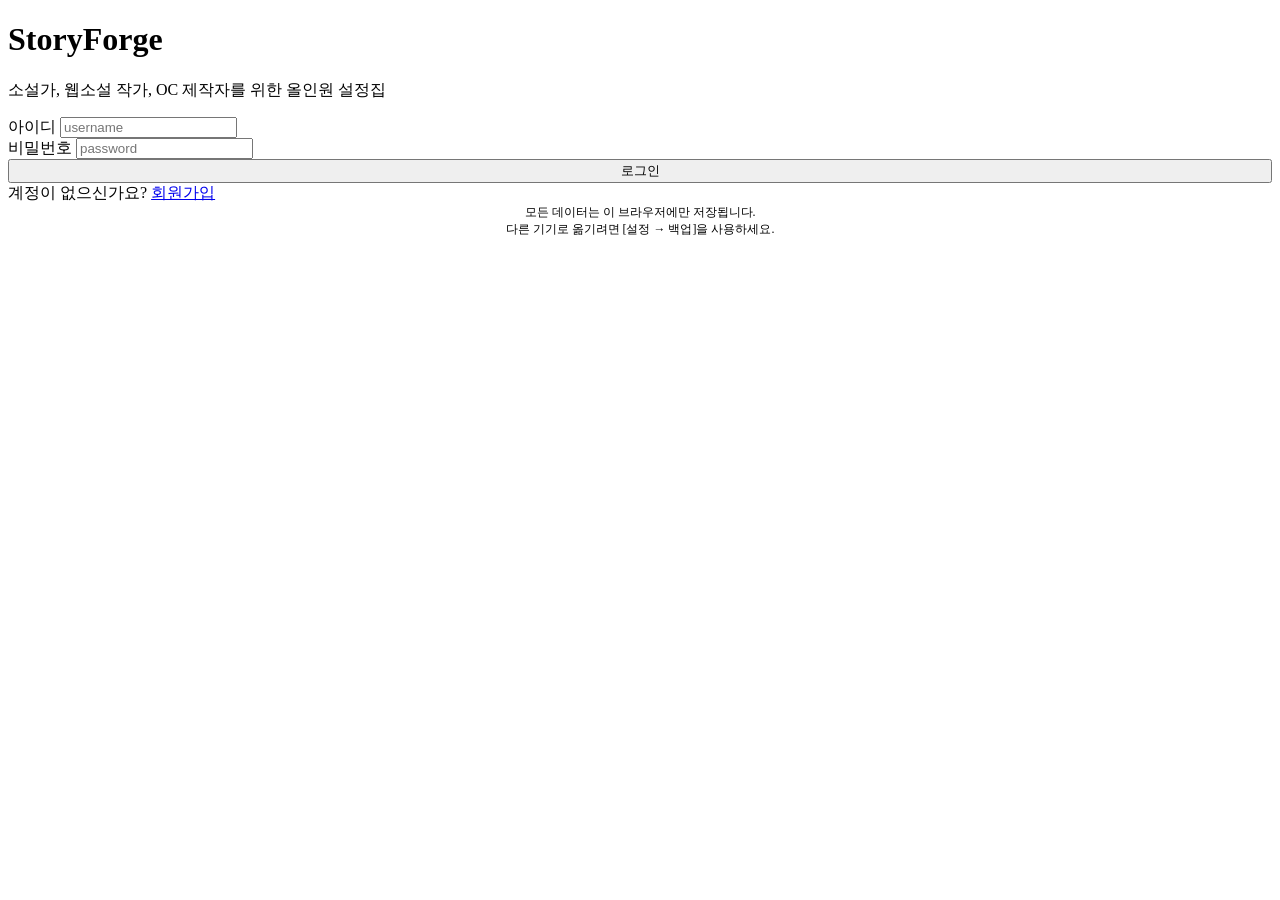
==== index.html @ 763d9996 "Add files via upload" ====
<!doctype html>
<html lang="ko">
<head>
<meta charset="utf-8">
<title>StoryForge — 창작자를 위한 설정집 플랫폼</title>
<meta name="viewport" content="width=device-width,initial-scale=1">
<link rel="preconnect" href="https://fonts.googleapis.com">
<link href="https://fonts.googleapis.com/css2?family=Noto+Sans+KR:wght@300;400;500;700&family=Noto+Serif+KR:wght@400;700&family=JetBrains+Mono:wght@400;600&family=Gowun+Dodum&family=Gaegu&display=swap" rel="stylesheet">
<link rel="stylesheet" href="css/style.css">
</head>
<body>
<div class="auth-wrap">
  <div class="auth-card">
    <h1>StoryForge</h1>
    <p class="sub">소설가, 웹소설 작가, OC 제작자를 위한 올인원 설정집</p>

    <div id="loginPane">
      <div class="field">
        <label>아이디</label>
        <input id="loginUser" autocomplete="username" placeholder="username">
      </div>
      <div class="field">
        <label>비밀번호</label>
        <input id="loginPass" type="password" autocomplete="current-password" placeholder="password">
      </div>
      <button class="btn" style="width:100%" id="loginBtn">로그인</button>
      <div class="switch-link">
        계정이 없으신가요? <a href="#" id="toSignup">회원가입</a>
      </div>
    </div>

    <div id="signupPane" style="display:none">
      <div class="field">
        <label>표시 이름 (작가명)</label>
        <input id="suName" placeholder="예: 글쓰는토끼">
      </div>
      <div class="field">
        <label>아이디</label>
        <input id="suUser" placeholder="username">
      </div>
      <div class="field">
        <label>비밀번호 (4자 이상)</label>
        <input id="suPass" type="password" placeholder="password">
      </div>
      <button class="btn" style="width:100%" id="signupBtn">계정 만들기</button>
      <div class="switch-link">
        이미 계정이 있나요? <a href="#" id="toLogin">로그인</a>
      </div>
    </div>

    <div class="divider"></div>
    <p class="muted" style="font-size:12px; text-align:center; margin:0;">
      모든 데이터는 이 브라우저에만 저장됩니다.<br>
      다른 기기로 옮기려면 [설정 → 백업]을 사용하세요.
    </p>
  </div>
</div>

<script src="js/storage.js"></script>
<script>
  // 이미 로그인되어 있으면 대시보드로
  if (SF.currentUser()) location.href = 'dashboard.html';

  $('#toSignup').onclick = e => { e.preventDefault(); $('#loginPane').style.display='none'; $('#signupPane').style.display='block'; };
  $('#toLogin').onclick  = e => { e.preventDefault(); $('#signupPane').style.display='none'; $('#loginPane').style.display='block'; };

  $('#loginBtn').onclick = () => {
    try {
      SF.login($('#loginUser').value.trim(), $('#loginPass').value);
      location.href = 'dashboard.html';
    } catch (e) { toast(e.message, 'error'); }
  };

  $('#signupBtn').onclick = () => {
    const u = $('#suUser').value.trim();
    const p = $('#suPass').value;
    const n = $('#suName').value.trim();
    if (!u || !p) return toast('아이디와 비밀번호를 입력하세요.', 'error');
    if (p.length < 4) return toast('비밀번호는 4자 이상이어야 합니다.', 'error');
    try {
      SF.signup({ username: u, password: p, displayName: n || u });
      location.href = 'dashboard.html';
    } catch (e) { toast(e.message, 'error'); }
  };

  // Enter key
  ['loginUser','loginPass'].forEach(id => $('#'+id).addEventListener('keydown', e => { if (e.key==='Enter') $('#loginBtn').click(); }));
  ['suName','suUser','suPass'].forEach(id => $('#'+id).addEventListener('keydown', e => { if (e.key==='Enter') $('#signupBtn').click(); }));
</script>
</body>
</html>
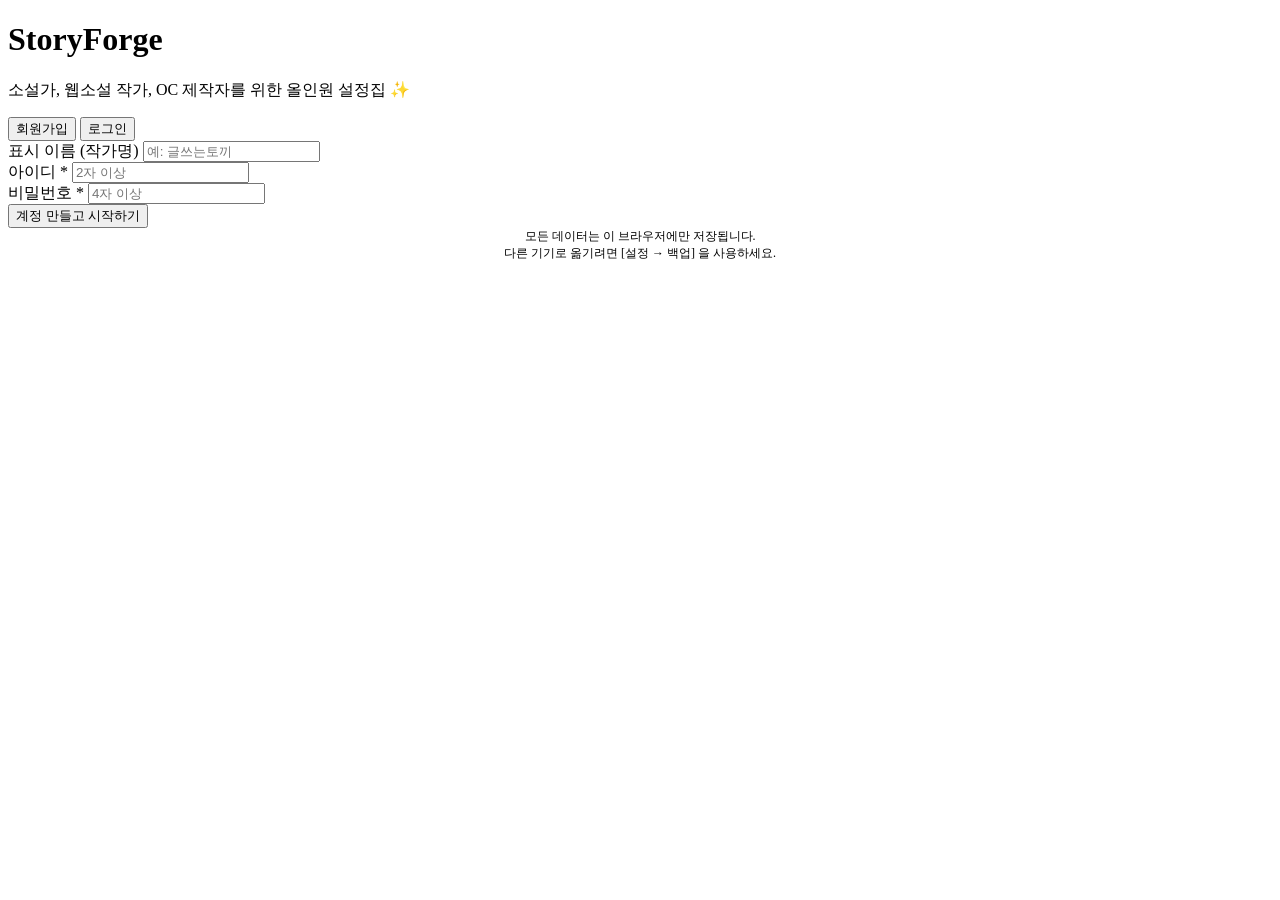
==== commit 3692323b: "Add files via upload" ====
--- a/index.html
+++ b/index.html
@@ -2,90 +2,111 @@
 <html lang="ko">
 <head>
 <meta charset="utf-8">
-<title>StoryForge — 창작자를 위한 설정집 플랫폼</title>
+<title>StoryForge — 창작자를 위한 설정집</title>
 <meta name="viewport" content="width=device-width,initial-scale=1">
 <link rel="preconnect" href="https://fonts.googleapis.com">
-<link href="https://fonts.googleapis.com/css2?family=Noto+Sans+KR:wght@300;400;500;700&family=Noto+Serif+KR:wght@400;700&family=JetBrains+Mono:wght@400;600&family=Gowun+Dodum&family=Gaegu&display=swap" rel="stylesheet">
+<link rel="preconnect" href="https://fonts.gstatic.com" crossorigin>
+<link href="https://fonts.googleapis.com/css2?family=Noto+Sans+KR:wght@300;400;500;700&family=Noto+Serif+KR:wght@400;700&family=JetBrains+Mono:wght@400;600&family=Gowun+Dodum&family=Gaegu&family=Nanum+Pen+Script&family=Nanum+Myeongjo&family=Black+Han+Sans&display=swap" rel="stylesheet">
 <link rel="stylesheet" href="css/style.css">
 </head>
 <body>
 <div class="auth-wrap">
   <div class="auth-card">
     <h1>StoryForge</h1>
-    <p class="sub">소설가, 웹소설 작가, OC 제작자를 위한 올인원 설정집</p>
+    <p class="sub">소설가, 웹소설 작가, OC 제작자를 위한 올인원 설정집 ✨</p>
 
-    <div id="loginPane">
+    <div class="tabs" role="tablist">
+      <button id="tabSignup" class="active" type="button">회원가입</button>
+      <button id="tabLogin"  type="button">로그인</button>
+    </div>
+
+    <!-- 회원가입 패널 (기본) -->
+    <form id="signupForm" autocomplete="off" novalidate>
+      <div class="field">
+        <label>표시 이름 (작가명)</label>
+        <input id="suName" placeholder="예: 글쓰는토끼" autocomplete="nickname">
+      </div>
+      <div class="field">
+        <label>아이디 *</label>
+        <input id="suUser" placeholder="2자 이상" autocomplete="username">
+      </div>
+      <div class="field">
+        <label>비밀번호 *</label>
+        <input id="suPass" type="password" placeholder="4자 이상" autocomplete="new-password">
+      </div>
+      <button class="btn block" type="submit">계정 만들고 시작하기</button>
+    </form>
+
+    <!-- 로그인 패널 -->
+    <form id="loginForm" autocomplete="off" novalidate style="display:none">
       <div class="field">
         <label>아이디</label>
-        <input id="loginUser" autocomplete="username" placeholder="username">
+        <input id="loginUser" autocomplete="username" placeholder="아이디">
       </div>
       <div class="field">
         <label>비밀번호</label>
-        <input id="loginPass" type="password" autocomplete="current-password" placeholder="password">
+        <input id="loginPass" type="password" autocomplete="current-password" placeholder="비밀번호">
       </div>
-      <button class="btn" style="width:100%" id="loginBtn">로그인</button>
-      <div class="switch-link">
-        계정이 없으신가요? <a href="#" id="toSignup">회원가입</a>
-      </div>
-    </div>
-
-    <div id="signupPane" style="display:none">
-      <div class="field">
-        <label>표시 이름 (작가명)</label>
-        <input id="suName" placeholder="예: 글쓰는토끼">
-      </div>
-      <div class="field">
-        <label>아이디</label>
-        <input id="suUser" placeholder="username">
-      </div>
-      <div class="field">
-        <label>비밀번호 (4자 이상)</label>
-        <input id="suPass" type="password" placeholder="password">
-      </div>
-      <button class="btn" style="width:100%" id="signupBtn">계정 만들기</button>
-      <div class="switch-link">
-        이미 계정이 있나요? <a href="#" id="toLogin">로그인</a>
-      </div>
-    </div>
+      <button class="btn block" type="submit">로그인</button>
+    </form>
 
     <div class="divider"></div>
     <p class="muted" style="font-size:12px; text-align:center; margin:0;">
       모든 데이터는 이 브라우저에만 저장됩니다.<br>
-      다른 기기로 옮기려면 [설정 → 백업]을 사용하세요.
+      다른 기기로 옮기려면 [설정 → 백업] 을 사용하세요.
     </p>
   </div>
 </div>
 
 <script src="js/storage.js"></script>
 <script>
+(function () {
   // 이미 로그인되어 있으면 대시보드로
-  if (SF.currentUser()) location.href = 'dashboard.html';
+  if (SF.currentUser()) { location.replace('dashboard.html'); return; }
 
-  $('#toSignup').onclick = e => { e.preventDefault(); $('#loginPane').style.display='none'; $('#signupPane').style.display='block'; };
-  $('#toLogin').onclick  = e => { e.preventDefault(); $('#signupPane').style.display='none'; $('#loginPane').style.display='block'; };
+  // 사용자가 한 명도 없으면 회원가입 탭이 기본 (이미 그렇게 되어있음).
+  // 사용자가 한 명이라도 있으면 로그인 탭을 기본으로 노출.
+  if (SF.hasAnyUser()) showTab('login');
 
-  $('#loginBtn').onclick = () => {
+  function showTab(name) {
+    const isLogin = name === 'login';
+    $('#tabLogin').classList.toggle('active', isLogin);
+    $('#tabSignup').classList.toggle('active', !isLogin);
+    $('#loginForm').style.display  = isLogin ? '' : 'none';
+    $('#signupForm').style.display = isLogin ? 'none' : '';
+    setTimeout(() => (isLogin ? $('#loginUser') : $('#suName')).focus(), 30);
+  }
+  $('#tabLogin').addEventListener('click',  () => showTab('login'));
+  $('#tabSignup').addEventListener('click', () => showTab('signup'));
+
+  // SUBMIT — signup
+  $('#signupForm').addEventListener('submit', e => {
+    e.preventDefault();
     try {
-      SF.login($('#loginUser').value.trim(), $('#loginPass').value);
-      location.href = 'dashboard.html';
-    } catch (e) { toast(e.message, 'error'); }
-  };
+      SF.signup({
+        username: $('#suUser').value,
+        password: $('#suPass').value,
+        displayName: $('#suName').value
+      });
+      toast('환영합니다! 대시보드로 이동합니다.', 'success');
+      setTimeout(() => location.replace('dashboard.html'), 350);
+    } catch (err) {
+      toast(err.message, 'error');
+      console.error(err);
+    }
+  });
 
-  $('#signupBtn').onclick = () => {
-    const u = $('#suUser').value.trim();
-    const p = $('#suPass').value;
-    const n = $('#suName').value.trim();
-    if (!u || !p) return toast('아이디와 비밀번호를 입력하세요.', 'error');
-    if (p.length < 4) return toast('비밀번호는 4자 이상이어야 합니다.', 'error');
+  // SUBMIT — login
+  $('#loginForm').addEventListener('submit', e => {
+    e.preventDefault();
     try {
-      SF.signup({ username: u, password: p, displayName: n || u });
-      location.href = 'dashboard.html';
-    } catch (e) { toast(e.message, 'error'); }
-  };
-
-  // Enter key
-  ['loginUser','loginPass'].forEach(id => $('#'+id).addEventListener('keydown', e => { if (e.key==='Enter') $('#loginBtn').click(); }));
-  ['suName','suUser','suPass'].forEach(id => $('#'+id).addEventListener('keydown', e => { if (e.key==='Enter') $('#signupBtn').click(); }));
+      SF.login($('#loginUser').value, $('#loginPass').value);
+      location.replace('dashboard.html');
+    } catch (err) {
+      toast(err.message, 'error');
+    }
+  });
+})();
 </script>
 </body>
 </html>
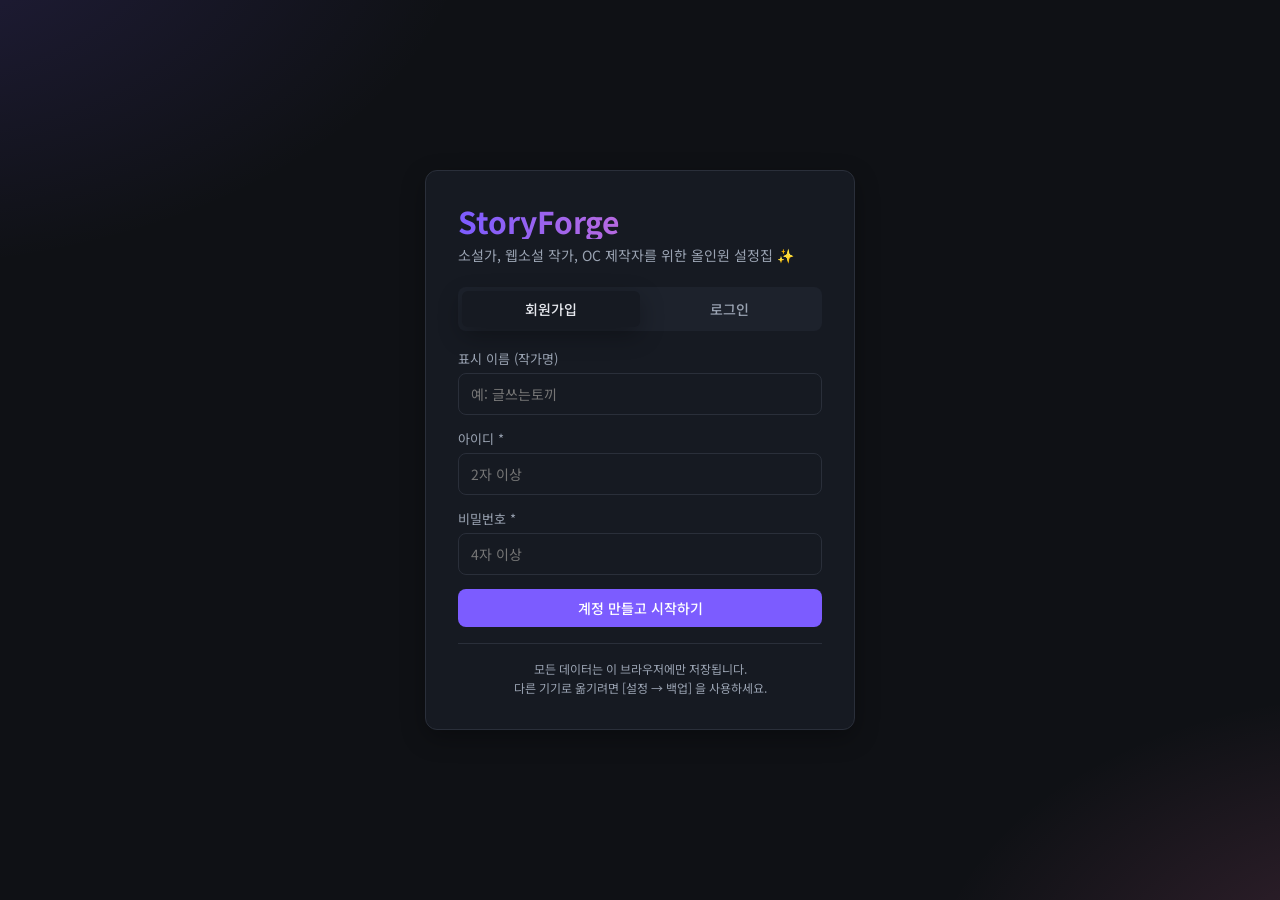
==== commit 6c2dc2b0: "Add files via upload" ====
--- a/index.html
+++ b/index.html
@@ -7,68 +7,461 @@
 <link rel="preconnect" href="https://fonts.googleapis.com">
 <link rel="preconnect" href="https://fonts.gstatic.com" crossorigin>
 <link href="https://fonts.googleapis.com/css2?family=Noto+Sans+KR:wght@300;400;500;700&family=Noto+Serif+KR:wght@400;700&family=JetBrains+Mono:wght@400;600&family=Gowun+Dodum&family=Gaegu&family=Nanum+Pen+Script&family=Nanum+Myeongjo&family=Black+Han+Sans&display=swap" rel="stylesheet">
-<link rel="stylesheet" href="css/style.css">
+<style>
+:root{
+  --bg:#0f1115;--bg-elev:#161a22;--bg-soft:#1d222c;--border:#2a2f3a;
+  --text:#e6e8ee;--text-dim:#9aa3b2;
+  --primary:#7c5cff;--primary-hover:#6a48f5;--accent:#ff7ab8;
+  --success:#3ddc97;--warn:#ffb454;--danger:#ff5c7a;
+  --radius:12px;--radius-sm:8px;--shadow:0 8px 24px rgba(0,0,0,.3);
+  --font-base:'Noto Sans KR',system-ui,-apple-system,'Apple SD Gothic Neo','Malgun Gothic',sans-serif;
+  --font-mono:'JetBrains Mono',ui-monospace,Menlo,monospace;
+}
+[data-theme="light"]{--bg:#f7f8fb;--bg-elev:#fff;--bg-soft:#eef0f5;--border:#dfe3eb;--text:#1a1d24;--text-dim:#5b6373;--shadow:0 8px 24px rgba(20,20,40,.08);}
+[data-theme="sepia"]{--bg:#f3ecd8;--bg-elev:#fbf6e6;--bg-soft:#ebe2c6;--border:#d6c89c;--text:#3a2e1f;--text-dim:#715a3c;--primary:#a05a2c;--primary-hover:#844214;}
+*{box-sizing:border-box}html,body{margin:0;padding:0}
+body{background:var(--bg);color:var(--text);font-family:var(--font-base);font-size:15px;line-height:1.55;min-height:100vh;-webkit-font-smoothing:antialiased}
+a{color:var(--primary);text-decoration:none}a:hover{text-decoration:underline}
+img{max-width:100%}
+hr{border:none;border-top:1px solid var(--border);margin:20px 0}
+
+.app{display:grid;grid-template-columns:260px 1fr;min-height:100vh}
+.sidebar{background:var(--bg-elev);border-right:1px solid var(--border);padding:20px 16px;position:sticky;top:0;align-self:start;height:100vh;overflow-y:auto}
+.sidebar h2{margin:0 0 4px;font-size:18px;display:flex;align-items:center;gap:8px}
+.sidebar .who{font-size:12px;color:var(--text-dim);margin:0 4px 14px}
+.sidebar nav a{display:flex;align-items:center;gap:10px;padding:10px 12px;border-radius:var(--radius-sm);color:var(--text);text-decoration:none;margin-bottom:4px;font-size:14px;cursor:pointer}
+.sidebar nav a:hover{background:var(--bg-soft);text-decoration:none}
+.sidebar nav a.active{background:var(--primary);color:#fff}
+.sidebar .sb-section{font-size:11px;text-transform:uppercase;letter-spacing:.08em;color:var(--text-dim);margin:18px 12px 6px}
+.main{padding:28px 32px;min-width:0}
+
+.topbar{display:flex;align-items:center;justify-content:space-between;margin-bottom:24px;gap:16px;flex-wrap:wrap}
+.topbar h1{margin:0;font-size:24px}
+.topbar .actions{display:flex;gap:8px;flex-wrap:wrap;align-items:center}
+.menu-btn{display:none;background:var(--bg-elev);border:1px solid var(--border);border-radius:var(--radius-sm);padding:6px 10px;cursor:pointer;color:var(--text);margin-bottom:14px}
+
+.btn{background:var(--primary);color:#fff;border:none;padding:9px 16px;border-radius:var(--radius-sm);cursor:pointer;font-weight:500;font-size:14px;font-family:inherit;transition:background .15s,transform .05s,opacity .15s;text-decoration:none;display:inline-flex;align-items:center;justify-content:center;gap:6px}
+.btn:hover{background:var(--primary-hover);text-decoration:none}
+.btn:active{transform:scale(.98)}
+.btn:disabled{opacity:.55;cursor:not-allowed}
+.btn.ghost{background:transparent;color:var(--text);border:1px solid var(--border)}
+.btn.ghost:hover{background:var(--bg-soft)}
+.btn.danger{background:var(--danger)}
+.btn.success{background:var(--success);color:#04241a}
+.btn.sm{padding:6px 10px;font-size:13px}
+.btn.block{width:100%}
+
+input,textarea,select{width:100%;background:var(--bg-elev);color:var(--text);border:1px solid var(--border);border-radius:var(--radius-sm);padding:10px 12px;font-family:inherit;font-size:14px}
+input[type="color"]{padding:4px;height:40px}
+input:focus,textarea:focus,select:focus{outline:none;border-color:var(--primary);box-shadow:0 0 0 3px rgba(124,92,255,.18)}
+textarea{resize:vertical;min-height:90px}
+label{display:block;font-size:13px;color:var(--text-dim);margin-bottom:4px}
+.field{margin-bottom:14px}
+.row{display:grid;grid-template-columns:1fr 1fr;gap:14px}
+.row3{display:grid;grid-template-columns:1fr 1fr 1fr;gap:14px}
+@media (max-width:700px){.row,.row3{grid-template-columns:1fr}}
+
+.card{background:var(--bg-elev);border:1px solid var(--border);border-radius:var(--radius);padding:20px;margin-bottom:16px}
+.card h3{margin:0 0 12px;font-size:16px}
+.grid{display:grid;gap:16px;grid-template-columns:repeat(auto-fill,minmax(220px,1fr))}
+.grid.compact{grid-template-columns:repeat(auto-fill,minmax(180px,1fr));gap:12px}
+
+.thumb-card{background:var(--bg-elev);border:1px solid var(--border);border-radius:var(--radius);overflow:hidden;cursor:pointer;transition:transform .15s,border-color .15s,box-shadow .15s}
+.thumb-card:hover{transform:translateY(-2px);border-color:var(--primary);box-shadow:var(--shadow)}
+.thumb-card .avatar{width:100%;aspect-ratio:1/1;background:var(--bg-soft) center/cover no-repeat;display:flex;align-items:center;justify-content:center;font-size:36px;color:var(--text-dim)}
+.thumb-card .info{padding:12px 14px}
+.thumb-card .info h4{margin:0 0 4px;font-size:15px}
+.thumb-card .info .role{font-size:12px;color:var(--text-dim)}
+.thumb-card .info .tags{margin-top:6px;display:flex;flex-wrap:wrap;gap:4px}
+
+.tag{background:var(--bg-soft);color:var(--text);border:1px solid var(--border);border-radius:999px;padding:2px 10px;font-size:11px;display:inline-flex;align-items:center;gap:4px}
+.tag.primary{background:var(--primary);color:#fff;border-color:transparent}
+.tag.accent{background:var(--accent);color:#fff;border-color:transparent}
+.tag .x{cursor:pointer;opacity:.7}
+.tag .x:hover{opacity:1}
+
+.auth-wrap{min-height:100vh;display:grid;place-items:center;background:radial-gradient(1000px 600px at -10% -10%,rgba(124,92,255,.18),transparent 60%),radial-gradient(800px 500px at 110% 110%,rgba(255,122,184,.18),transparent 60%),var(--bg);padding:24px}
+.auth-card{width:100%;max-width:430px;background:var(--bg-elev);border:1px solid var(--border);border-radius:var(--radius);padding:32px;box-shadow:var(--shadow)}
+.auth-card h1{margin:0 0 6px;font-size:30px;line-height:1.2;background:linear-gradient(90deg,var(--primary),var(--accent));-webkit-background-clip:text;background-clip:text;color:transparent}
+.auth-card .sub{color:var(--text-dim);margin:0 0 20px;font-size:14px}
+.tabs{display:flex;background:var(--bg-soft);padding:4px;border-radius:var(--radius-sm);margin-bottom:18px}
+.tabs button{flex:1;background:transparent;border:none;padding:8px;color:var(--text-dim);cursor:pointer;border-radius:6px;font-family:inherit;font-size:14px;font-weight:500}
+.tabs button.active{background:var(--bg-elev);color:var(--text);box-shadow:var(--shadow)}
+
+.modal-bg{position:fixed;inset:0;background:rgba(0,0,0,.55);display:none;align-items:center;justify-content:center;z-index:1000;padding:20px}
+.modal-bg.open{display:flex}
+.modal{background:var(--bg-elev);border:1px solid var(--border);border-radius:var(--radius);padding:24px;width:100%;max-width:600px;max-height:90vh;overflow-y:auto;box-shadow:var(--shadow)}
+.modal.lg{max-width:800px}
+.modal header{display:flex;justify-content:space-between;align-items:center;margin-bottom:14px}
+.modal header h3{margin:0}
+.modal .close{background:none;border:none;color:var(--text-dim);font-size:22px;cursor:pointer;line-height:1}
+
+.toast-wrap{position:fixed;right:20px;bottom:20px;display:flex;flex-direction:column;gap:8px;z-index:2000}
+.toast{background:var(--bg-elev);border:1px solid var(--border);padding:10px 16px;border-radius:var(--radius-sm);box-shadow:var(--shadow);animation:slideIn .25s;min-width:200px}
+.toast.success{border-left:4px solid var(--success)}
+.toast.error{border-left:4px solid var(--danger)}
+.toast.warn{border-left:4px solid var(--warn)}
+@keyframes slideIn{from{transform:translateX(20px);opacity:0}to{transform:none;opacity:1}}
+
+.empty{text-align:center;color:var(--text-dim);padding:60px 20px}
+.empty h3{color:var(--text);margin:12px 0 6px}
+.divider{height:1px;background:var(--border);margin:16px 0}
+.flex{display:flex;gap:8px;align-items:center}
+.flex.between{justify-content:space-between}
+.flex.col{flex-direction:column;align-items:stretch}
+.spacer{flex:1}
+.muted{color:var(--text-dim);font-size:13px}
+.right{text-align:right}
+
+.tree-canvas{position:relative;background:radial-gradient(circle,var(--border) 1px,transparent 1px) 0 0/24px 24px,var(--bg-elev);border:1px solid var(--border);border-radius:var(--radius);width:100%;height:600px;overflow:hidden;user-select:none}
+.tree-svg{position:absolute;inset:0;pointer-events:none}
+.node{position:absolute;background:var(--bg-soft);border:2px solid var(--border);border-radius:var(--radius-sm);padding:8px 12px;cursor:grab;user-select:none;min-width:120px;text-align:center;font-size:13px;font-weight:500;color:var(--text);box-shadow:0 2px 6px rgba(0,0,0,.2)}
+.node.dragging{cursor:grabbing;opacity:.85}
+.node.selected{border-color:var(--primary);box-shadow:0 0 0 3px rgba(124,92,255,.25)}
+.node small{display:block;color:var(--text-dim);font-weight:400;font-size:11px}
+.node[data-type="가족"]{border-color:#7c5cff}
+.node[data-type="조직"]{border-color:#3ddc97}
+.node[data-type="능력"]{border-color:#ffb454}
+
+.preview{background:var(--bg-elev);border:1px solid var(--border);border-radius:var(--radius);padding:18px;overflow-y:auto;word-wrap:break-word}
+.preview h1,.preview h2,.preview h3{margin-top:0}
+.preview table{border-collapse:collapse;width:100%;margin:10px 0}
+.preview th,.preview td{border:1px solid var(--border);padding:6px 10px;text-align:left}
+.preview th{background:var(--bg-soft)}
+.preview blockquote{border-left:4px solid var(--primary);margin:8px 0;padding:4px 12px;background:var(--bg-soft)}
+.preview pre{background:var(--bg-soft);padding:12px;border-radius:var(--radius-sm);overflow-x:auto}
+.preview code{font-family:var(--font-mono);font-size:13px}
+.preview iframe{width:100%;max-width:100%;min-height:280px;border:1px solid var(--border);border-radius:var(--radius-sm)}
+.preview img{border-radius:var(--radius-sm)}
+
+.editor-grid{display:grid;grid-template-columns:1fr 1fr;gap:16px;height:70vh}
+@media (max-width:900px){.editor-grid{grid-template-columns:1fr;height:auto}.editor-grid textarea{min-height:320px}}
+.editor-grid textarea{height:100%;font-family:var(--font-mono);font-size:13px}
+
+.timeline{position:relative;padding-left:30px}
+.timeline::before{content:'';position:absolute;left:9px;top:0;bottom:0;width:2px;background:var(--border)}
+.tl-item{position:relative;margin-bottom:18px;cursor:pointer}
+.tl-item::before{content:'';position:absolute;left:-25px;top:6px;width:12px;height:12px;border-radius:50%;background:var(--primary);border:3px solid var(--bg)}
+.tl-item .when{font-size:12px;color:var(--text-dim)}
+.tl-item h4{margin:2px 0 4px}
+
+@media (max-width:800px){
+  .app{grid-template-columns:1fr}
+  .sidebar{position:fixed;top:0;left:0;height:100vh;width:240px;transform:translateX(-100%);transition:transform .2s;z-index:999;box-shadow:var(--shadow)}
+  .sidebar.open{transform:none}
+  .main{padding:20px}
+  .menu-btn{display:inline-flex !important}
+  .scrim{position:fixed;inset:0;background:rgba(0,0,0,.4);display:none;z-index:998}
+  .scrim.open{display:block}
+}
+@media print{.sidebar,.actions,.menu-btn,.toast-wrap{display:none !important}.app{display:block}.main{padding:0}body{background:#fff;color:#000}}
+</style>
 </head>
 <body>
-<div class="auth-wrap">
-  <div class="auth-card">
-    <h1>StoryForge</h1>
-    <p class="sub">소설가, 웹소설 작가, OC 제작자를 위한 올인원 설정집 ✨</p>
-
-    <div class="tabs" role="tablist">
-      <button id="tabSignup" class="active" type="button">회원가입</button>
-      <button id="tabLogin"  type="button">로그인</button>
-    </div>
-
-    <!-- 회원가입 패널 (기본) -->
-    <form id="signupForm" autocomplete="off" novalidate>
-      <div class="field">
-        <label>표시 이름 (작가명)</label>
-        <input id="suName" placeholder="예: 글쓰는토끼" autocomplete="nickname">
+<div id="app">로딩 중...</div>
+<div class="scrim" id="scrim"></div>
+<div class="toast-wrap" id="toasts"></div>
+
+<script>
+/* =====================================================================
+ * StoryForge — Single-file SPA
+ * 100% static. Drop index.html into any GitHub Pages repo and it works.
+ * ===================================================================== */
+'use strict';
+
+/* ---------- tiny helpers ---------- */
+const $  = (s, c) => (c||document).querySelector(s);
+const $$ = (s, c) => Array.from((c||document).querySelectorAll(s));
+const escapeHtml = s => String(s==null?'':s).replace(/[&<>"']/g, m => ({'&':'&amp;','<':'&lt;','>':'&gt;','"':'&quot;',"'":'&#39;'}[m]));
+const escapeAttr = s => String(s==null?'':s).replace(/[<>"&]/g, m => ({'&':'&amp;','<':'&lt;','>':'&gt;','"':'&quot;'}[m]));
+const uid = pre => (pre||'') + Date.now().toString(36) + Math.random().toString(36).slice(2,7);
+function toast(msg, type){
+  const w = $('#toasts'); const el = document.createElement('div');
+  el.className = 'toast ' + (type||''); el.textContent = msg;
+  w.appendChild(el);
+  setTimeout(()=>{ el.style.opacity='0'; setTimeout(()=>el.remove(),250); }, 2600);
+}
+
+/* ---------- Storage ---------- */
+const KEY_USERS='sf_users', KEY_SESSION='sf_session', KEY_DATA='sf_data';
+function getJSON(k,fb){ try{ return JSON.parse(localStorage.getItem(k)||JSON.stringify(fb)); }catch(e){ return fb; } }
+function setJSON(k,v){ localStorage.setItem(k, JSON.stringify(v)); }
+function djb2(s){ let h=5381; for(let i=0;i<s.length;i++) h=((h<<5)+h+s.charCodeAt(i))|0; return (h>>>0).toString(36); }
+
+const SF = {
+  _users(){ return getJSON(KEY_USERS, []); },
+  _saveUsers(u){ setJSON(KEY_USERS, u); },
+  hasAnyUser(){ return this._users().length > 0; },
+
+  signup({username, password, displayName}){
+    username = String(username||'').trim();
+    password = String(password||'');
+    displayName = String(displayName||'').trim() || username;
+    if(!username) throw new Error('아이디를 입력하세요.');
+    if(username.length < 2) throw new Error('아이디는 2자 이상이어야 합니다.');
+    if(password.length < 4) throw new Error('비밀번호는 4자 이상이어야 합니다.');
+    const users = this._users();
+    if(users.some(u=>u.username===username)) throw new Error('이미 존재하는 아이디입니다.');
+    const u = { id: uid('u_'), username, passHash: djb2(password+'|'+username), displayName, createdAt: Date.now() };
+    users.push(u); this._saveUsers(users);
+    this._initData(u.id);
+    localStorage.setItem(KEY_SESSION, u.id);
+    return u;
+  },
+  login(username, password){
+    username = String(username||'').trim(); password = String(password||'');
+    const u = this._users().find(x => x.username === username);
+    if(!u || u.passHash !== djb2(password+'|'+username)) throw new Error('아이디 또는 비밀번호가 올바르지 않습니다.');
+    localStorage.setItem(KEY_SESSION, u.id);
+    return u;
+  },
+  logout(){ localStorage.removeItem(KEY_SESSION); },
+  currentUser(){
+    const id = localStorage.getItem(KEY_SESSION);
+    if(!id) return null;
+    return this._users().find(u => u.id === id) || null;
+  },
+  updateUser(patch){
+    const u = this.currentUser(); if(!u) return null;
+    const users = this._users(); const i = users.findIndex(x => x.id === u.id);
+    users[i] = { ...users[i], ...patch }; this._saveUsers(users); return users[i];
+  },
+  _all(){ return getJSON(KEY_DATA, {}); },
+  _saveAll(d){ setJSON(KEY_DATA, d); },
+  _initData(id){
+    const d = this._all();
+    if(!d[id]){ d[id] = { projects: [], settings:{ theme:'dark', font:'Noto Sans KR', accent:'#7c5cff' } }; this._saveAll(d); }
+  },
+  data(){
+    const u = this.currentUser(); if(!u) return null;
+    const all = this._all(); if(!all[u.id]){ this._initData(u.id); return this._all()[u.id]; }
+    return all[u.id];
+  },
+  saveData(d){ const u = this.currentUser(); if(!u) return; const all = this._all(); all[u.id] = d; this._saveAll(all); },
+  getProjects(){ const d = this.data(); return d ? d.projects : []; },
+  getProject(id){ return this.getProjects().find(p => p.id === id) || null; },
+  addProject(o){
+    const d = this.data();
+    const p = { id: uid('p_'), title: o.title, genre: o.genre||'미지정', summary: o.summary||'', cover: o.cover||'',
+      createdAt: Date.now(), characters: [], relations: [], relPositions:{},
+      tree:{ nodes:[], edges:[] }, world:{ sections:[] },
+      timeline:[], items:[], gallery:[], docs:[], genres:[] };
+    d.projects.push(p); this.saveData(d); return p;
+  },
+  updateProject(id, patch){
+    const d = this.data(); const i = d.projects.findIndex(p => p.id === id); if(i<0) return null;
+    d.projects[i] = { ...d.projects[i], ...patch }; this.saveData(d); return d.projects[i];
+  },
+  deleteProject(id){ const d = this.data(); d.projects = d.projects.filter(p => p.id !== id); this.saveData(d); },
+  addCharacter(pid, c){
+    const d = this.data(); const p = d.projects.find(x => x.id === pid); if(!p) return null;
+    c.id = uid('c_'); c.createdAt = Date.now(); p.characters = p.characters||[]; p.characters.push(c); this.saveData(d); return c;
+  },
+  updateCharacter(pid, cid, patch){
+    const d = this.data(); const p = d.projects.find(x => x.id === pid); if(!p) return null;
+    const i = (p.characters||[]).findIndex(c => c.id === cid); if(i<0) return null;
+    p.characters[i] = { ...p.characters[i], ...patch }; this.saveData(d); return p.characters[i];
+  },
+  deleteCharacter(pid, cid){
+    const d = this.data(); const p = d.projects.find(x => x.id === pid); if(!p) return;
+    p.characters = (p.characters||[]).filter(c => c.id !== cid);
+    p.relations  = (p.relations ||[]).filter(r => r.from !== cid && r.to !== cid);
+    this.saveData(d);
+  },
+  getSettings(){ const d = this.data(); return (d&&d.settings) || { theme:'dark', font:'Noto Sans KR', accent:'#7c5cff' }; },
+  saveSettings(s){ const d = this.data(); if(!d) return; d.settings = { ...d.settings, ...s }; this.saveData(d); },
+  exportJSON(){
+    const u = this.currentUser(); if(!u) return null;
+    return JSON.stringify({ version:1, user:{ username:u.username, displayName:u.displayName }, data: this.data() }, null, 2);
+  },
+  importJSON(text){
+    const o = JSON.parse(text); if(!o || !o.data) throw new Error('잘못된 백업 파일입니다.');
+    const u = this.currentUser(); if(!u) throw new Error('로그인이 필요합니다.');
+    const all = this._all(); all[u.id] = o.data; this._saveAll(all);
+  },
+  wipeMyData(){ const u = this.currentUser(); if(!u) return; const all = this._all(); delete all[u.id]; this._saveAll(all); this._initData(u.id); }
+};
+window.SF = SF;
+
+/* ---------- Theme ---------- */
+function applyTheme(){
+  const s = SF.getSettings();
+  document.documentElement.setAttribute('data-theme', s.theme || 'dark');
+  if(s.font) document.body.style.fontFamily = `'${s.font}', system-ui, 'Apple SD Gothic Neo', 'Malgun Gothic', sans-serif`;
+  if(s.accent){
+    document.documentElement.style.setProperty('--primary', s.accent);
+    document.documentElement.style.setProperty('--primary-hover', s.accent);
+  }
+}
+
+/* ---------- Markdown ---------- */
+function renderMD(src){
+  if(!src) return '';
+  src = String(src).replace(/\r\n/g, '\n');
+  const codes = [];
+  src = src.replace(/```([\w-]*)\n([\s\S]*?)```/g, (_, lang, code) => {
+    codes.push(`<pre><code class="lang-${escapeHtml(lang)}">${escapeHtml(code)}</code></pre>`);
+    return '\u0000C' + (codes.length-1) + '\u0000';
+  });
+  src = src.replace(/(^|\n)((?:\|.*\|\n)+)/g, (m, lead, block) => {
+    const rows = block.trim().split('\n').map(r => r.trim());
+    if(rows.length < 2 || !/^\|[\s:|-]+\|$/.test(rows[1])) return m;
+    const head = rows[0].slice(1,-1).split('|').map(s=>s.trim());
+    const body = rows.slice(2).map(r => r.slice(1,-1).split('|').map(s=>s.trim()));
+    let out = '<table><thead><tr>' + head.map(h=>`<th>${inline(h)}</th>`).join('') + '</tr></thead><tbody>';
+    body.forEach(r => { out += '<tr>' + r.map(c => `<td>${inline(c)}</td>`).join('') + '</tr>'; });
+    out += '</tbody></table>'; return lead + out;
+  });
+  const lines = src.split('\n');
+  let out = '', inUl=false, inOl=false, inBq=false;
+  function close(){ if(inUl){out+='</ul>';inUl=false;} if(inOl){out+='</ol>';inOl=false;} if(inBq){out+='</blockquote>';inBq=false;} }
+  for(const line of lines){
+    if(/^\s*<\/?(iframe|video|img|audio|div|details|summary|section|article|figure|figcaption|hr)/i.test(line)){ close(); out += line + '\n'; continue; }
+    if(/^\s*$/.test(line)){ close(); continue; }
+    let m;
+    if(m = line.match(/^(#{1,6})\s+(.*)$/)){ close(); out += `<h${m[1].length}>${inline(m[2])}</h${m[1].length}>`; continue; }
+    if(/^\s*([-*_])\1\1[\s\1]*$/.test(line)){ close(); out += '<hr>'; continue; }
+    if(m = line.match(/^\s*[-*+]\s+(.*)$/)){ if(!inUl){close(); out+='<ul>'; inUl=true;} out += `<li>${inline(m[1])}</li>`; continue; }
+    if(m = line.match(/^\s*\d+\.\s+(.*)$/)){ if(!inOl){close(); out+='<ol>'; inOl=true;} out += `<li>${inline(m[1])}</li>`; continue; }
+    if(m = line.match(/^>\s?(.*)$/)){ if(!inBq){close(); out+='<blockquote>'; inBq=true;} out += inline(m[1]) + '<br>'; continue; }
+    close(); out += `<p>${inline(line)}</p>`;
+  }
+  close();
+  return out.replace(/\u0000C(\d+)\u0000/g, (_, i) => codes[+i]);
+}
+function inline(s){
+  if(!s) return '';
+  s = s.replace(/`([^`]+)`/g, (_, c) => `<code>${escapeHtml(c)}</code>`);
+  s = s.replace(/!\[([^\]]*)\]\(([^)\s]+)(?:\s+"([^"]+)")?\)/g, (_,a,u,t) =>
+    `<img alt="${escapeAttr(a)}" src="${escapeAttr(u)}"${t?` title="${escapeAttr(t)}"`:''} loading="lazy">`);
+  s = s.replace(/\[([^\]]+)\]\(([^)\s]+)\)/g, (_,t,u) => `<a href="${escapeAttr(u)}" target="_blank" rel="noopener">${escapeHtml(t)}</a>`);
+  s = s.replace(/\*\*([^*]+)\*\*/g, '<strong>$1</strong>');
+  s = s.replace(/\*([^*]+)\*/g, '<em>$1</em>');
+  s = s.replace(/~~([^~]+)~~/g, '<del>$1</del>');
+  return s;
+}
+
+/* ---------- Router ---------- */
+const routes = {};
+function route(name, fn){ routes[name] = fn; }
+function go(hash){ location.hash = hash; }
+function parseHash(){
+  const h = (location.hash || '#/').replace(/^#\/?/, '');
+  const [pathPart, queryPart] = h.split('?');
+  const parts = pathPart.split('/').filter(Boolean);
+  const params = {};
+  if(queryPart) queryPart.split('&').forEach(p => { const [k,v] = p.split('='); params[k] = decodeURIComponent(v||''); });
+  return { name: parts[0] || '', arg: parts[1] || '', params };
+}
+
+function render(){
+  const r = parseHash();
+  const u = SF.currentUser();
+  if(!u){
+    routes['auth']();
+    return;
+  }
+  applyTheme();
+  const fn = routes[r.name] || routes['dashboard'];
+  fn(r);
+}
+window.addEventListener('hashchange', render);
+
+/* ---------- Shell ---------- */
+function shell(activeKey, title, actionsHtml, bodyHtml, pid){
+  const u = SF.currentUser();
+  const isProjScope = ['project','character','relations','tree','world','timeline','items','gallery','editor'].includes(activeKey);
+  pid = pid || (isProjScope ? '' : '');
+  function nav(key, hash, icon, label){
+    return `<a class="${activeKey===key?'active':''}" data-go="${hash}">${icon} ${label}</a>`;
+  }
+  const projLink = pid ? '/' + pid : '';
+  const sidebarNav = `
+    ${nav('dashboard', '/dashboard', '🏠', '대시보드')}
+    ${pid ? `
+      <div class="sb-section">현재 프로젝트</div>
+      ${nav('project',   '/project'  + projLink, '📖', '프로젝트 홈')}
+      ${nav('character', '/character'+ projLink, '👥', '등장인물')}
+      ${nav('relations', '/relations'+ projLink, '💞', '관계 그래프')}
+      ${nav('tree',      '/tree'     + projLink, '🌳', '가계도/조직도')}
+      ${nav('world',     '/world'    + projLink, '🌍', '세계관')}
+      ${nav('timeline',  '/timeline' + projLink, '⏳', '타임라인')}
+      ${nav('items',     '/items'    + projLink, '⚔️', '아이템 도감')}
+      ${nav('gallery',   '/gallery'  + projLink, '🖼️', '영감 보드')}
+      ${nav('editor',    '/editor'   + projLink, '📝', '문서 / 에디터')}
+    ` : ''}
+    <div class="sb-section">계정</div>
+    ${nav('settings', '/settings', '⚙️', '설정 / 백업')}
+    <a id="sf-logout">🚪 로그아웃</a>`;
+
+  document.getElementById('app').innerHTML = `
+    <div class="app">
+      <aside class="sidebar" id="sf-sidebar">
+        <h2>📚 StoryForge</h2>
+        <div class="who">${escapeHtml(u.displayName)}</div>
+        <nav>${sidebarNav}</nav>
+      </aside>
+      <main class="main">
+        <button class="menu-btn" id="sf-menu" type="button">☰</button>
+        <div class="topbar">
+          <h1>${title}</h1>
+          <div class="actions">${actionsHtml||''}</div>
+        </div>
+        ${bodyHtml}
+      </main>
+    </div>`;
+
+  const sidebar = document.getElementById('sf-sidebar');
+  const scrim   = document.getElementById('scrim');
+  const close = () => { sidebar.classList.remove('open'); scrim.classList.remove('open'); };
+  document.getElementById('sf-menu').addEventListener('click', () => {
+    sidebar.classList.add('open'); scrim.classList.add('open');
+  });
+  scrim.addEventListener('click', close);
+  $$('nav a', sidebar).forEach(a => a.addEventListener('click', close));
+  $$('[data-go]').forEach(a => a.addEventListener('click', e => { e.preventDefault(); go('#' + a.dataset.go); }));
+  document.getElementById('sf-logout').addEventListener('click', () => {
+    SF.logout(); location.hash = '#/'; render();
+  });
+}
+
+/* ---------- View: Auth ---------- */
+route('auth', function(){
+  const hasUsers = SF.hasAnyUser();
+  document.getElementById('app').innerHTML = `
+    <div class="auth-wrap">
+      <div class="auth-card">
+        <h1>StoryForge</h1>
+        <p class="sub">소설가, 웹소설 작가, OC 제작자를 위한 올인원 설정집 ✨</p>
+        <div class="tabs">
+          <button id="tabSignup" type="button" class="${hasUsers?'':'active'}">회원가입</button>
+          <button id="tabLogin"  type="button" class="${hasUsers?'active':''}">로그인</button>
+        </div>
+        <form id="signupForm" autocomplete="off" novalidate style="${hasUsers?'display:none':''}">
+          <div class="field"><label>표시 이름 (작가명)</label>
+            <input id="suName" placeholder="예: 글쓰는토끼" autocomplete="nickname"></div>
+          <div class="field"><label>아이디 *</label>
+            <input id="suUser" placeholder="2자 이상" autocomplete="username"></div>
+          <div class="field"><label>비밀번호 *</label>
+            <input id="suPass" type="password" placeholder="4자 이상" autocomplete="new-password"></div>
+          <button class="btn block" type="submit">계정 만들고 시작하기</button>
+        </form>
+        <form id="loginForm" autocomplete="off" novalidate style="${hasUsers?'':'display:none'}">
+          <div class="field"><label>아이디</label>
+            <input id="loginUser" autocomplete="username" placeholder="아이디"></div>
+          <div class="field"><label>비밀번호</label>
+            <input id="loginPass" type="password" autocomplete="current-password" placeholder="비밀번호"></div>
+          <button class="btn block" type="submit">로그인</button>
+        </form>
+        <div class="divider"></div>
+        <p class="muted" style="font-size:12px;text-align:center;margin:0">
+          모든 데이터는 이 브라우저에만 저장됩니다.<br>
+          다른 기기로 옮기려면 [설정 → 백업] 을 사용하세요.
+        </p>
       </div>
-      <div class="field">
-        <label>아이디 *</label>
-        <input id="suUser" placeholder="2자 이상" autocomplete="username">
-      </div>
-      <div class="field">
-        <label>비밀번호 *</label>
-        <input id="suPass" type="password" placeholder="4자 이상" autocomplete="new-password">
-      </div>
-      <button class="btn block" type="submit">계정 만들고 시작하기</button>
-    </form>
-
-    <!-- 로그인 패널 -->
-    <form id="loginForm" autocomplete="off" novalidate style="display:none">
-      <div class="field">
-        <label>아이디</label>
-        <input id="loginUser" autocomplete="username" placeholder="아이디">
-      </div>
-      <div class="field">
-        <label>비밀번호</label>
-        <input id="loginPass" type="password" autocomplete="current-password" placeholder="비밀번호">
-      </div>
-      <button class="btn block" type="submit">로그인</button>
-    </form>
-
-    <div class="divider"></div>
-    <p class="muted" style="font-size:12px; text-align:center; margin:0;">
-      모든 데이터는 이 브라우저에만 저장됩니다.<br>
-      다른 기기로 옮기려면 [설정 → 백업] 을 사용하세요.
-    </p>
-  </div>
-</div>
-
-<script src="js/storage.js"></script>
-<script>
-(function () {
-  // 이미 로그인되어 있으면 대시보드로
-  if (SF.currentUser()) { location.replace('dashboard.html'); return; }
-
-  // 사용자가 한 명도 없으면 회원가입 탭이 기본 (이미 그렇게 되어있음).
-  // 사용자가 한 명이라도 있으면 로그인 탭을 기본으로 노출.
-  if (SF.hasAnyUser()) showTab('login');
-
-  function showTab(name) {
+    </div>`;
+
+  function showTab(name){
     const isLogin = name === 'login';
     $('#tabLogin').classList.toggle('active', isLogin);
     $('#tabSignup').classList.toggle('active', !isLogin);
@@ -79,34 +472,990 @@
   $('#tabLogin').addEventListener('click',  () => showTab('login'));
   $('#tabSignup').addEventListener('click', () => showTab('signup'));
 
-  // SUBMIT — signup
   $('#signupForm').addEventListener('submit', e => {
     e.preventDefault();
     try {
-      SF.signup({
-        username: $('#suUser').value,
-        password: $('#suPass').value,
-        displayName: $('#suName').value
-      });
-      toast('환영합니다! 대시보드로 이동합니다.', 'success');
-      setTimeout(() => location.replace('dashboard.html'), 350);
-    } catch (err) {
-      toast(err.message, 'error');
-      console.error(err);
-    }
-  });
-
-  // SUBMIT — login
+      SF.signup({ username:$('#suUser').value, password:$('#suPass').value, displayName:$('#suName').value });
+      toast('환영합니다!', 'success');
+      go('#/dashboard');
+    } catch(err){ toast(err.message, 'error'); }
+  });
   $('#loginForm').addEventListener('submit', e => {
     e.preventDefault();
-    try {
-      SF.login($('#loginUser').value, $('#loginPass').value);
-      location.replace('dashboard.html');
-    } catch (err) {
-      toast(err.message, 'error');
+    try { SF.login($('#loginUser').value, $('#loginPass').value); go('#/dashboard'); }
+    catch(err){ toast(err.message, 'error'); }
+  });
+});
+
+/* ---------- View: Dashboard ---------- */
+route('dashboard', function(){
+  const list = SF.getProjects();
+  const body = list.length
+    ? `<div class="grid">${list.map(p => `
+        <div class="thumb-card" data-go="/project/${p.id}">
+          <div class="avatar" style="${p.cover?`background-image:url('${escapeAttr(p.cover)}')`:''}">${p.cover?'':'📖'}</div>
+          <div class="info">
+            <h4>${escapeHtml(p.title)}</h4>
+            <div class="role">${escapeHtml(p.genre||'미지정')}</div>
+            <div class="muted" style="font-size:12px;margin-top:4px">
+              인물 ${(p.characters||[]).length} · 문서 ${(p.docs||[]).length}
+            </div>
+          </div>
+        </div>`).join('')}</div>`
+    : `<div class="empty"><div style="font-size:48px">📖</div>
+        <h3>아직 프로젝트가 없어요</h3><p>오른쪽 위 <b>+ 새 프로젝트</b> 로 첫 작품을 만들어 보세요.</p></div>`;
+  shell('dashboard', '내 프로젝트',
+    `<button class="btn" id="newProjBtn" type="button">+ 새 프로젝트</button>`,
+    body);
+
+  $$('.thumb-card').forEach(el => el.addEventListener('click', () => go('#' + el.dataset.go)));
+  $('#newProjBtn').addEventListener('click', () => openProjModal(null));
+});
+
+function openProjModal(pid){
+  const proj = pid ? SF.getProject(pid) : { title:'', genre:'', summary:'', cover:'' };
+  const m = document.createElement('div');
+  m.className = 'modal-bg open'; m.innerHTML = `
+    <div class="modal">
+      <header><h3>${pid?'프로젝트 정보':'새 프로젝트 만들기'}</h3><button class="close" data-x type="button">×</button></header>
+      <form id="npf">
+        <div class="field"><label>제목 *</label>
+          <input id="npTitle" value="${escapeAttr(proj.title)}" required></div>
+        <div class="field"><label>장르 (자유 입력)</label>
+          <input id="npGenre" value="${escapeAttr(proj.genre)}" placeholder="예: 헌터물 / 능력물 / 로맨스 판타지..."></div>
+        <div class="field"><label>한줄 소개</label>
+          <textarea id="npSummary">${escapeHtml(proj.summary)}</textarea></div>
+        <div class="field"><label>커버 이미지 URL (선택)</label>
+          <input id="npCover" value="${escapeAttr(proj.cover)}" placeholder="https://..."></div>
+        <div class="flex" style="justify-content:flex-end;gap:8px">
+          <button class="btn ghost" type="button" data-x>취소</button>
+          <button class="btn" type="submit">${pid?'저장':'만들기'}</button>
+        </div>
+      </form>
+    </div>`;
+  document.body.appendChild(m);
+  const close = () => m.remove();
+  $$('[data-x]', m).forEach(b => b.addEventListener('click', close));
+  m.addEventListener('click', e => { if(e.target === m) close(); });
+  setTimeout(() => $('#npTitle', m).focus(), 30);
+  $('#npf', m).addEventListener('submit', e => {
+    e.preventDefault();
+    const title = $('#npTitle', m).value.trim(); if(!title){ toast('제목을 입력하세요.', 'error'); return; }
+    const data = { title, genre: $('#npGenre', m).value.trim(), summary: $('#npSummary', m).value.trim(), cover: $('#npCover', m).value.trim() };
+    if(pid){ SF.updateProject(pid, data); close(); render(); toast('저장됨', 'success'); }
+    else   { const np = SF.addProject(data); close(); go('#/project/' + np.id); }
+  });
+}
+
+/* ---------- View: Project Home ---------- */
+route('project', function(r){
+  const pid = r.arg; const proj = SF.getProject(pid);
+  if(!proj){ go('#/dashboard'); return; }
+  const body = `
+    <div class="row" style="grid-template-columns:2fr 1fr">
+      <div>
+        <div class="card">
+          <h3>프로젝트 정보</h3>
+          <div class="field"><label>제목</label><input id="pfTitle" value="${escapeAttr(proj.title)}"></div>
+          <div class="row">
+            <div class="field"><label>장르</label><input id="pfGenre" value="${escapeAttr(proj.genre)}"></div>
+            <div class="field"><label>커버 이미지 URL</label><input id="pfCover" value="${escapeAttr(proj.cover||'')}"></div>
+          </div>
+          <div class="field"><label>한줄 소개</label><textarea id="pfSummary">${escapeHtml(proj.summary||'')}</textarea></div>
+          <div class="flex" style="justify-content:flex-end;gap:8px">
+            <button class="btn danger" id="delProj" type="button">프로젝트 삭제</button>
+            <button class="btn" id="saveProj" type="button">저장</button>
+          </div>
+        </div>
+        <div class="card">
+          <h3>커스텀 장르 / 태그</h3>
+          <p class="muted">자신만의 장르를 만들어 두면 인물·문서에 태그로 사용할 수 있어요.</p>
+          <form id="genreForm" class="flex">
+            <input id="newGenre" placeholder="예: 흑마법 학원물">
+            <button class="btn" type="submit">추가</button>
+          </form>
+          <div id="genreTags" style="margin-top:10px;display:flex;flex-wrap:wrap;gap:6px"></div>
+        </div>
+      </div>
+      <div>
+        <div class="card"><h3>요약</h3><div id="counters"></div></div>
+      </div>
+    </div>`;
+  shell('project', escapeHtml(proj.title), `<span class="muted">${escapeHtml(proj.genre||'')}</span>`, body, pid);
+
+  $('#saveProj').addEventListener('click', () => {
+    SF.updateProject(pid, {
+      title: $('#pfTitle').value.trim() || proj.title,
+      genre: $('#pfGenre').value.trim(),
+      cover: $('#pfCover').value.trim(),
+      summary: $('#pfSummary').value.trim()
+    });
+    toast('저장됨', 'success'); render();
+  });
+  $('#delProj').addEventListener('click', () => {
+    if(!confirm('정말 삭제할까요? 모든 인물·문서가 함께 사라집니다.')) return;
+    SF.deleteProject(pid); go('#/dashboard');
+  });
+
+  function renderGenres(){
+    const tags = SF.getProject(pid).genres || [];
+    $('#genreTags').innerHTML = tags.length
+      ? tags.map(t => `<span class="tag primary">${escapeHtml(t)} <span class="x" data-t="${escapeAttr(t)}">✕</span></span>`).join('')
+      : '<span class="muted">아직 없음</span>';
+    $$('.tag .x').forEach(el => el.addEventListener('click', () => {
+      const cur = SF.getProject(pid);
+      cur.genres = (cur.genres||[]).filter(x => x !== el.dataset.t);
+      SF.updateProject(pid, { genres: cur.genres }); renderGenres();
+    }));
+  }
+  renderGenres();
+  $('#genreForm').addEventListener('submit', e => {
+    e.preventDefault();
+    const v = $('#newGenre').value.trim(); if(!v) return;
+    const cur = SF.getProject(pid);
+    cur.genres = Array.from(new Set([...(cur.genres||[]), v]));
+    SF.updateProject(pid, { genres: cur.genres });
+    $('#newGenre').value = ''; renderGenres();
+  });
+  $('#counters').innerHTML = `
+    <div>등장인물 <b>${(proj.characters||[]).length}</b></div>
+    <div>관계 <b>${(proj.relations||[]).length}</b></div>
+    <div>가계도 노드 <b>${(proj.tree&&proj.tree.nodes||[]).length}</b></div>
+    <div>세계관 항목 <b>${(proj.world&&proj.world.sections||[]).length}</b></div>
+    <div>타임라인 <b>${(proj.timeline||[]).length}</b></div>
+    <div>아이템 <b>${(proj.items||[]).length}</b></div>
+    <div>영감 이미지 <b>${(proj.gallery||[]).length}</b></div>
+    <div>문서 <b>${(proj.docs||[]).length}</b></div>`;
+});
+
+/* ---------- View: Character ---------- */
+route('character', function(r){
+  const pid = r.arg; const proj = SF.getProject(pid);
+  if(!proj){ go('#/dashboard'); return; }
+  const body = `
+    <div class="flex" style="margin-bottom:12px;gap:8px">
+      <input id="csearch" placeholder="검색..." style="max-width:240px">
+    </div>
+    <div id="charList" class="grid"></div>`;
+  shell('character', '👥 등장인물',
+    `<button class="btn" id="newBtn" type="button">+ 새 인물</button>`, body, pid);
+
+  function refresh(){
+    const q = $('#csearch').value.trim().toLowerCase();
+    const list = (SF.getProject(pid).characters || []).filter(c => {
+      if(!q) return true;
+      return [c.name,c.role,c.tagline,...(c.tags||[])].join(' ').toLowerCase().includes(q);
+    });
+    const w = $('#charList');
+    if(!list.length){
+      w.innerHTML = `<div class="empty" style="grid-column:1/-1"><div style="font-size:48px">👥</div>
+        <h3>등장인물이 없어요</h3><p><b>+ 새 인물</b> 로 첫 캐릭터를 추가하세요.</p></div>`;
+      return;
     }
-  });
-})();
+    w.innerHTML = list.map(c => `
+      <div class="thumb-card" data-id="${c.id}">
+        <div class="avatar" style="${c.avatar?`background-image:url('${escapeAttr(c.avatar)}')`:''}">${c.avatar?'':'👤'}</div>
+        <div class="info">
+          <h4>${escapeHtml(c.name)}</h4>
+          <div class="role">${escapeHtml(c.role||'')} ${c.age?'· '+escapeHtml(c.age):''}</div>
+          ${c.tagline?`<div class="muted" style="margin-top:4px">${escapeHtml(c.tagline)}</div>`:''}
+          <div class="tags">${(c.tags||[]).map(t=>`<span class="tag">${escapeHtml(t)}</span>`).join('')}</div>
+        </div>
+      </div>`).join('');
+    $$('.thumb-card', w).forEach(el => el.addEventListener('click', () => openCharModal(pid, el.dataset.id, refresh)));
+  }
+  $('#csearch').addEventListener('input', refresh);
+  $('#newBtn').addEventListener('click', () => openCharModal(pid, null, refresh));
+  refresh();
+});
+
+function openCharModal(pid, cid, onChange){
+  const c = cid ? SF.getProject(pid).characters.find(x => x.id === cid) : {};
+  const m = document.createElement('div');
+  m.className = 'modal-bg open'; m.innerHTML = `
+    <div class="modal lg">
+      <header><h3>${cid?'인물 편집 · '+escapeHtml(c.name||''):'새 인물'}</h3><button class="close" data-x type="button">×</button></header>
+      <form id="cf">
+        <div class="row">
+          <div>
+            <div class="field"><label>이미지 (선택)</label>
+              <input id="cAvatarFile" type="file" accept="image/*">
+              <input id="cAvatar" placeholder="또는 이미지 URL" value="${escapeAttr(c.avatar||'')}" style="margin-top:6px"></div>
+            <div id="ap" style="border-radius:8px;height:200px;background-size:cover;background-position:center;background-color:var(--bg-soft);display:flex;align-items:center;justify-content:center;color:var(--text-dim);font-size:36px">${c.avatar?'':'👤'}</div>
+          </div>
+          <div>
+            <div class="field"><label>이름 *</label><input id="cName" value="${escapeAttr(c.name||'')}" required></div>
+            <div class="row">
+              <div class="field"><label>역할</label><input id="cRole" value="${escapeAttr(c.role||'')}" placeholder="주인공/조연/적대..."></div>
+              <div class="field"><label>나이</label><input id="cAge" value="${escapeAttr(c.age||'')}"></div>
+            </div>
+            <div class="row">
+              <div class="field"><label>성별</label><input id="cGender" value="${escapeAttr(c.gender||'')}"></div>
+              <div class="field"><label>직업/소속</label><input id="cJob" value="${escapeAttr(c.job||'')}"></div>
+            </div>
+            <div class="field"><label>한줄 소개</label><input id="cTagline" value="${escapeAttr(c.tagline||'')}"></div>
+          </div>
+        </div>
+        <div class="field"><label>외모</label><textarea id="cAppearance">${escapeHtml(c.appearance||'')}</textarea></div>
+        <div class="field"><label>성격</label><textarea id="cPersonality">${escapeHtml(c.personality||'')}</textarea></div>
+        <div class="field"><label>능력 / 스킬 / 특기</label><textarea id="cAbility">${escapeHtml(c.ability||'')}</textarea></div>
+        <div class="field"><label>배경 / 과거사</label><textarea id="cBackground">${escapeHtml(c.background||'')}</textarea></div>
+        <div class="row">
+          <div class="field"><label>좋아하는 것</label><input id="cLike" value="${escapeAttr(c.like||'')}"></div>
+          <div class="field"><label>싫어하는 것</label><input id="cDislike" value="${escapeAttr(c.dislike||'')}"></div>
+        </div>
+        <div class="field"><label>태그 (쉼표)</label><input id="cTags" value="${escapeAttr((c.tags||[]).join(', '))}"></div>
+        <div class="field"><label>자유 메모 (마크다운/HTML)</label><textarea id="cNote" rows="4">${escapeHtml(c.note||'')}</textarea></div>
+        <div class="flex" style="justify-content:space-between">
+          <button class="btn danger" id="cDel" type="button" style="${cid?'':'display:none'}">삭제</button>
+          <div class="flex" style="gap:8px"><button class="btn ghost" type="button" data-x>취소</button>
+          <button class="btn" type="submit">저장</button></div>
+        </div>
+      </form>
+    </div>`;
+  document.body.appendChild(m);
+  const close = () => m.remove();
+  $$('[data-x]', m).forEach(b => b.addEventListener('click', close));
+  m.addEventListener('click', e => { if(e.target === m) close(); });
+  setTimeout(() => $('#cName', m).focus(), 30);
+
+  function setAvatar(url){
+    const ap = $('#ap', m);
+    ap.style.backgroundImage = url ? `url('${url}')` : '';
+    ap.textContent = url ? '' : '👤';
+  }
+  $('#cAvatar', m).addEventListener('input', e => setAvatar(e.target.value));
+  $('#cAvatarFile', m).addEventListener('change', e => {
+    const f = e.target.files && e.target.files[0]; if(!f) return;
+    const r = new FileReader();
+    r.onload = () => { $('#cAvatar', m).value = r.result; setAvatar(r.result); };
+    r.readAsDataURL(f);
+  });
+  if(c.avatar) setAvatar(c.avatar);
+
+  $('#cf', m).addEventListener('submit', e => {
+    e.preventDefault();
+    const data = {
+      name: $('#cName', m).value.trim(),
+      role: $('#cRole', m).value.trim(),
+      age: $('#cAge', m).value.trim(),
+      gender: $('#cGender', m).value.trim(),
+      job: $('#cJob', m).value.trim(),
+      tagline: $('#cTagline', m).value.trim(),
+      appearance: $('#cAppearance', m).value,
+      personality: $('#cPersonality', m).value,
+      ability: $('#cAbility', m).value,
+      background: $('#cBackground', m).value,
+      like: $('#cLike', m).value.trim(),
+      dislike: $('#cDislike', m).value.trim(),
+      tags: $('#cTags', m).value.split(',').map(s => s.trim()).filter(Boolean),
+      note: $('#cNote', m).value,
+      avatar: $('#cAvatar', m).value.trim()
+    };
+    if(!data.name){ toast('이름은 필수입니다.', 'error'); return; }
+    if(cid) SF.updateCharacter(pid, cid, data);
+    else SF.addCharacter(pid, data);
+    toast('저장됨', 'success'); close(); onChange && onChange();
+  });
+  $('#cDel', m).addEventListener('click', () => {
+    if(!cid) return;
+    if(!confirm('이 인물을 삭제할까요?')) return;
+    SF.deleteCharacter(pid, cid); close(); onChange && onChange();
+  });
+}
+
+/* ---------- View: Relations ---------- */
+route('relations', function(r){
+  const pid = r.arg; const proj = SF.getProject(pid);
+  if(!proj){ go('#/dashboard'); return; }
+  proj.relations = proj.relations || []; proj.relPositions = proj.relPositions || {};
+
+  const body = `
+    <p class="muted">등장인물 페이지에서 만든 인물들 사이의 관계(연인·라이벌·동료·멘토 등)를 자유롭게 연결하세요. 노드를 드래그해 위치를 옮길 수 있어요.</p>
+    <div class="tree-canvas" id="canvas"><svg class="tree-svg" id="svg"></svg></div>`;
+  shell('relations', '💞 인물 관계 그래프', `
+    <button class="btn ghost" id="autoArr" type="button">⟳ 자동 배치</button>
+    <button class="btn" id="addRel" type="button">+ 관계 추가</button>`, body, pid);
+
+  const canvas = $('#canvas'), svg = $('#svg');
+
+  function save(){ SF.updateProject(pid, { relations: proj.relations, relPositions: proj.relPositions }); }
+
+  function autoArr(){
+    const chars = proj.characters || []; const n = chars.length; if(!n) return;
+    const w = canvas.clientWidth, h = canvas.clientHeight;
+    const cx = w/2, cy = h/2, rd = Math.min(w,h)/2 - 80;
+    chars.forEach((c, i) => {
+      const a = (i/n) * Math.PI * 2 - Math.PI/2;
+      proj.relPositions[c.id] = { x: cx + rd*Math.cos(a) - 60, y: cy + rd*Math.sin(a) - 18 };
+    });
+    save(); draw();
+  }
+
+  function draw(){
+    $$('.node', canvas).forEach(n => n.remove());
+    const chars = proj.characters || [];
+    if(!chars.length){
+      const e = document.createElement('div');
+      e.style.padding = '20px'; e.style.color = 'var(--text-dim)';
+      e.textContent = '먼저 [등장인물]에서 인물을 추가하세요.';
+      canvas.appendChild(e); return;
+    }
+    chars.forEach((c, i) => {
+      if(!proj.relPositions[c.id]) proj.relPositions[c.id] = { x: 40 + (i%6)*160, y: 40 + Math.floor(i/6)*100 };
+    });
+    chars.forEach(c => {
+      const pos = proj.relPositions[c.id];
+      const el = document.createElement('div');
+      el.className = 'node'; el.style.left = pos.x+'px'; el.style.top = pos.y+'px';
+      el.innerHTML = `<div>${escapeHtml(c.name)}</div>${c.role?`<small>${escapeHtml(c.role)}</small>`:''}`;
+      canvas.appendChild(el);
+      drag(el, pos);
+    });
+    drawEdges();
+  }
+
+  function drawEdges(){
+    const w = canvas.clientWidth, h = canvas.clientHeight;
+    svg.setAttribute('viewBox', `0 0 ${w} ${h}`); svg.setAttribute('width', w); svg.setAttribute('height', h);
+    let html = '';
+    proj.relations.forEach(r2 => {
+      const a = proj.relPositions[r2.from], b = proj.relPositions[r2.to];
+      if(!a || !b) return;
+      const ax = a.x+60, ay = a.y+18, bx = b.x+60, by = b.y+18;
+      const color = r2.color || '#7c5cff';
+      html += `<line x1="${ax}" y1="${ay}" x2="${bx}" y2="${by}" stroke="${color}" stroke-width="2" opacity=".75" data-rid="${r2.id}" style="cursor:pointer;pointer-events:stroke"/>`;
+      if(r2.label) html += `<text x="${(ax+bx)/2}" y="${(ay+by)/2-4}" fill="${color}" font-size="12" text-anchor="middle" data-rid="${r2.id}" style="cursor:pointer;pointer-events:auto">${escapeHtml(r2.label)}</text>`;
+    });
+    svg.innerHTML = html; svg.style.pointerEvents = 'auto';
+    $$('[data-rid]', svg).forEach(el => el.addEventListener('click', () => openRelModal(el.getAttribute('data-rid'))));
+  }
+
+  function drag(el, pos){
+    let sx,sy,ox,oy;
+    el.addEventListener('mousedown', e => {
+      if(e.button !== 0) return; e.preventDefault();
+      sx=e.clientX; sy=e.clientY; ox=pos.x; oy=pos.y;
+      el.classList.add('dragging');
+      const move = ev => {
+        pos.x = Math.max(0, Math.min(canvas.clientWidth-130, ox + (ev.clientX - sx)));
+        pos.y = Math.max(0, Math.min(canvas.clientHeight-50,  oy + (ev.clientY - sy)));
+        el.style.left = pos.x+'px'; el.style.top = pos.y+'px'; drawEdges();
+      };
+      const up = () => {
+        el.classList.remove('dragging');
+        document.removeEventListener('mousemove', move); document.removeEventListener('mouseup', up);
+        save();
+      };
+      document.addEventListener('mousemove', move); document.addEventListener('mouseup', up);
+    });
+  }
+
+  function openRelModal(rid){
+    const chars = proj.characters || [];
+    if(!chars.length){ toast('먼저 인물을 만들어 주세요.', 'warn'); return; }
+    const r2 = rid ? proj.relations.find(x => x.id === rid) : {};
+    const opts = chars.map(c => `<option value="${c.id}">${escapeHtml(c.name)}</option>`).join('');
+    const m = document.createElement('div');
+    m.className = 'modal-bg open'; m.innerHTML = `
+      <div class="modal">
+        <header><h3>${rid?'관계 편집':'관계 추가'}</h3><button class="close" data-x type="button">×</button></header>
+        <form id="rf">
+          <div class="row">
+            <div class="field"><label>인물 A</label><select id="rFrom">${opts}</select></div>
+            <div class="field"><label>인물 B</label><select id="rTo">${opts}</select></div>
+          </div>
+          <div class="row">
+            <div class="field"><label>관계 라벨</label>
+              <input id="rLabel" value="${escapeAttr(r2.label||'')}" placeholder="예: 연인 / 라이벌 / 멘토 / 형제"></div>
+            <div class="field"><label>선 색상</label>
+              <input id="rColor" type="color" value="${r2.color||'#7c5cff'}"></div>
+          </div>
+          <div class="flex" style="justify-content:space-between">
+            <button class="btn danger" id="rDel" type="button" style="${rid?'':'display:none'}">삭제</button>
+            <div class="flex" style="gap:8px"><button class="btn ghost" type="button" data-x>취소</button>
+            <button class="btn" type="submit">저장</button></div>
+          </div>
+        </form>
+      </div>`;
+    document.body.appendChild(m);
+    $('#rFrom', m).value = r2.from || chars[0].id;
+    $('#rTo', m).value   = r2.to   || (chars[1]||chars[0]).id;
+    const close = () => m.remove();
+    $$('[data-x]', m).forEach(b => b.addEventListener('click', close));
+    m.addEventListener('click', e => { if(e.target === m) close(); });
+    $('#rf', m).addEventListener('submit', e => {
+      e.preventDefault();
+      const data = { from:$('#rFrom', m).value, to:$('#rTo', m).value, label:$('#rLabel', m).value.trim(), color:$('#rColor', m).value };
+      if(data.from === data.to){ toast('서로 다른 인물을 선택하세요.', 'error'); return; }
+      if(rid){ const i = proj.relations.findIndex(x => x.id === rid); proj.relations[i] = { ...proj.relations[i], ...data }; }
+      else proj.relations.push({ id: uid('r_'), ...data });
+      save(); close(); draw();
+    });
+    $('#rDel', m).addEventListener('click', () => {
+      if(!rid) return; if(!confirm('이 관계를 삭제할까요?')) return;
+      proj.relations = proj.relations.filter(x => x.id !== rid);
+      save(); close(); draw();
+    });
+  }
+
+  $('#addRel').addEventListener('click', () => openRelModal(null));
+  $('#autoArr').addEventListener('click', autoArr);
+  window.addEventListener('resize', drawEdges);
+  draw();
+});
+
+/* ---------- View: Family/Org/Ability Tree ---------- */
+route('tree', function(r){
+  const pid = r.arg; const proj = SF.getProject(pid);
+  if(!proj){ go('#/dashboard'); return; }
+  const tree = proj.tree || (proj.tree = { nodes:[], edges:[] });
+  let linkMode = false, pending = null;
+
+  const body = `
+    <p class="muted">노드를 드래그해 위치를 옮기고, [연결 모드] 를 켠 뒤 두 노드를 차례로 클릭하면 선이 그려집니다.<br>
+    노드 더블클릭=편집, 우클릭=삭제.</p>
+    <div class="tree-canvas" id="canvas"><svg class="tree-svg" id="svg"></svg></div>`;
+  shell('tree', '🌳 가계도 / 조직도', `
+    <select id="typeSel" style="width:auto">
+      <option value="가족">가족</option><option value="조직">조직 / 직급</option>
+      <option value="능력">능력 트리</option><option value="기타">기타</option>
+    </select>
+    <button class="btn" id="addNode" type="button">+ 노드</button>
+    <button class="btn ghost" id="linkBtn" type="button">🔗 연결 모드: OFF</button>
+    <button class="btn danger" id="clearAll" type="button">전체 삭제</button>`, body, pid);
+
+  const canvas = $('#canvas'), svg = $('#svg');
+  function save(){ SF.updateProject(pid, { tree }); }
+
+  function draw(){
+    $$('.node', canvas).forEach(n => n.remove());
+    tree.nodes.forEach(n => {
+      const el = document.createElement('div');
+      el.className = 'node'; el.style.left = n.x+'px'; el.style.top = n.y+'px';
+      el.dataset.type = n.type || '기타';
+      el.innerHTML = `<div>${escapeHtml(n.label)}</div>${n.sub?`<small>${escapeHtml(n.sub)}</small>`:''}`;
+      canvas.appendChild(el);
+      drag(el, n);
+      el.addEventListener('click', e => {
+        e.stopPropagation(); if(!linkMode) return;
+        if(!pending){ pending = n.id; el.classList.add('selected'); return; }
+        if(pending === n.id){ pending = null; el.classList.remove('selected'); return; }
+        const label = prompt('관계 라벨 (예: 부모, 부하, 멘토)', '') || '';
+        tree.edges.push({ id: uid('e_'), from: pending, to: n.id, label });
+        $$('.node.selected', canvas).forEach(s => s.classList.remove('selected'));
+        pending = null; save(); drawEdges();
+      });
+      el.addEventListener('dblclick', e => {
+        e.stopPropagation();
+        const lab = prompt('이름', n.label); if(lab === null) return;
+        const sub = prompt('부가설명', n.sub||'') || '';
+        n.label = lab || n.label; n.sub = sub; save(); draw();
+      });
+      el.addEventListener('contextmenu', e => {
+        e.preventDefault();
+        if(!confirm('이 노드를 삭제할까요?')) return;
+        tree.nodes = tree.nodes.filter(x => x.id !== n.id);
+        tree.edges = tree.edges.filter(x => x.from !== n.id && x.to !== n.id);
+        save(); draw();
+      });
+    });
+    drawEdges();
+  }
+
+  function drawEdges(){
+    const w = canvas.clientWidth, h = canvas.clientHeight;
+    svg.setAttribute('viewBox', `0 0 ${w} ${h}`); svg.setAttribute('width', w); svg.setAttribute('height', h);
+    let html = '';
+    tree.edges.forEach(e => {
+      const a = tree.nodes.find(n => n.id === e.from); const b = tree.nodes.find(n => n.id === e.to);
+      if(!a || !b) return;
+      const ax = a.x+60, ay = a.y+18, bx = b.x+60, by = b.y+18;
+      html += `<line x1="${ax}" y1="${ay}" x2="${bx}" y2="${by}" stroke="currentColor" stroke-width="2" opacity=".55"/>`;
+      if(e.label) html += `<text x="${(ax+bx)/2}" y="${(ay+by)/2-4}" fill="currentColor" font-size="11" text-anchor="middle">${escapeHtml(e.label)}</text>`;
+    });
+    svg.innerHTML = html;
+  }
+
+  function drag(el, n){
+    let sx,sy,ox,oy;
+    el.addEventListener('mousedown', e => {
+      if(e.button !== 0 || linkMode) return; e.preventDefault();
+      sx=e.clientX; sy=e.clientY; ox=n.x; oy=n.y;
+      el.classList.add('dragging');
+      const move = ev => {
+        n.x = Math.max(0, Math.min(canvas.clientWidth-130, ox + (ev.clientX - sx)));
+        n.y = Math.max(0, Math.min(canvas.clientHeight-50,  oy + (ev.clientY - sy)));
+        el.style.left = n.x+'px'; el.style.top = n.y+'px'; drawEdges();
+      };
+      const up = () => {
+        el.classList.remove('dragging');
+        document.removeEventListener('mousemove', move); document.removeEventListener('mouseup', up);
+        save();
+      };
+      document.addEventListener('mousemove', move); document.addEventListener('mouseup', up);
+    });
+  }
+
+  $('#addNode').addEventListener('click', () => {
+    const type = $('#typeSel').value;
+    const label = prompt(`${type} 노드 이름`, ''); if(!label) return;
+    const sub = prompt('부가설명 (선택)', '') || '';
+    tree.nodes.push({ id: uid('n_'), label, sub, type, x: 40 + Math.random()*200, y: 40 + Math.random()*200 });
+    save(); draw();
+  });
+  $('#linkBtn').addEventListener('click', () => {
+    linkMode = !linkMode;
+    $('#linkBtn').textContent = '🔗 연결 모드: ' + (linkMode ? 'ON' : 'OFF');
+    pending = null; $$('.node.selected', canvas).forEach(s => s.classList.remove('selected'));
+  });
+  $('#clearAll').addEventListener('click', () => {
+    if(!confirm('모든 노드와 연결을 삭제할까요?')) return;
+    tree.nodes = []; tree.edges = []; save(); draw();
+  });
+  window.addEventListener('resize', drawEdges);
+  draw();
+});
+
+/* ---------- View: World ---------- */
+route('world', function(r){
+  const pid = r.arg; const proj = SF.getProject(pid);
+  if(!proj){ go('#/dashboard'); return; }
+  const world = proj.world || (proj.world = { sections: [] });
+  const body = `
+    <p class="muted">지역, 종족, 마법 체계, 길드, 헌터협회, 계급, 유물 등 자유롭게 항목을 만들 수 있어요. (마크다운/HTML)</p>
+    <div id="sections"></div>`;
+  shell('world', '🌍 세계관 설정', `<button class="btn" id="addSec" type="button">+ 항목 추가</button>`, body, pid);
+
+  function save(){ SF.updateProject(pid, { world }); }
+  function refresh(){
+    const w = $('#sections');
+    if(!world.sections.length){
+      w.innerHTML = `<div class="empty"><div style="font-size:48px">🌍</div><h3>세계관 항목이 없어요</h3></div>`;
+      return;
+    }
+    w.innerHTML = world.sections.map((s, i) => `
+      <div class="card" data-i="${i}">
+        <div class="flex between" style="margin-bottom:8px">
+          <input class="t" value="${escapeAttr(s.title)}" style="flex:1;font-size:16px;font-weight:600;background:transparent;border:none">
+          <div class="flex" style="gap:6px">
+            <button class="btn sm ghost" data-up type="button">▲</button>
+            <button class="btn sm ghost" data-dn type="button">▼</button>
+            <button class="btn sm danger" data-del type="button">삭제</button>
+          </div>
+        </div>
+        <textarea class="b" rows="6" placeholder="자유 서술 (마크다운/HTML)">${escapeHtml(s.body||'')}</textarea>
+      </div>`).join('');
+    $$('.card', w).forEach(card => {
+      const i = +card.dataset.i;
+      $('.t', card).addEventListener('input', e => { world.sections[i].title = e.target.value; save(); });
+      $('.b', card).addEventListener('input', e => { world.sections[i].body  = e.target.value; save(); });
+      $('[data-del]', card).addEventListener('click', () => { if(confirm('삭제할까요?')){ world.sections.splice(i,1); save(); refresh(); }});
+      $('[data-up]', card).addEventListener('click', () => { if(i>0){ [world.sections[i-1],world.sections[i]] = [world.sections[i],world.sections[i-1]]; save(); refresh(); }});
+      $('[data-dn]', card).addEventListener('click', () => { if(i<world.sections.length-1){ [world.sections[i+1],world.sections[i]] = [world.sections[i],world.sections[i+1]]; save(); refresh(); }});
+    });
+  }
+  $('#addSec').addEventListener('click', () => {
+    const t = prompt('항목 제목 (예: 헌터 등급, 마탑, 길드, 종족...)', ''); if(!t) return;
+    world.sections.push({ title: t, body: '' }); save(); refresh();
+  });
+  refresh();
+});
+
+/* ---------- View: Timeline ---------- */
+route('timeline', function(r){
+  const pid = r.arg; const proj = SF.getProject(pid);
+  if(!proj){ go('#/dashboard'); return; }
+  const tl = proj.timeline || (proj.timeline = []);
+  const body = `<div class="card"><div class="timeline" id="tl"></div></div>`;
+  shell('timeline', '⏳ 타임라인', `<button class="btn" id="addEv" type="button">+ 사건 추가</button>`, body, pid);
+
+  function save(){ SF.updateProject(pid, { timeline: tl }); }
+  function refresh(){
+    const sorted = [...tl].sort((a,b) => (a.order||0) - (b.order||0));
+    const w = $('#tl');
+    if(!sorted.length){ w.innerHTML = `<div class="empty"><div style="font-size:48px">⏳</div><h3>등록된 사건이 없어요</h3></div>`; return; }
+    w.innerHTML = sorted.map(e => `
+      <div class="tl-item" data-id="${e.id}">
+        <div class="when">${escapeHtml(e.when||'')}</div>
+        <h4>${escapeHtml(e.name)}</h4>
+        <div>${renderMD(e.body||'')}</div>
+      </div>`).join('');
+    $$('.tl-item', w).forEach(el => el.addEventListener('click', () => openEv(el.dataset.id)));
+  }
+  function openEv(id){
+    const e = id ? tl.find(x => x.id === id) : { order: tl.length };
+    const m = document.createElement('div');
+    m.className = 'modal-bg open'; m.innerHTML = `
+      <div class="modal">
+        <header><h3>${id?'사건 편집':'새 사건'}</h3><button class="close" data-x type="button">×</button></header>
+        <form id="ef">
+          <div class="row">
+            <div class="field"><label>시점/날짜 (자유 형식)</label><input id="evWhen" value="${escapeAttr(e.when||'')}" placeholder="예: 1024년 봄, 또는 1화"></div>
+            <div class="field"><label>정렬 키</label><input id="evOrder" type="number" value="${e.order||0}"></div>
+          </div>
+          <div class="field"><label>제목 *</label><input id="evName" value="${escapeAttr(e.name||'')}" required></div>
+          <div class="field"><label>내용 (마크다운/HTML)</label><textarea id="evBody" rows="6">${escapeHtml(e.body||'')}</textarea></div>
+          <div class="flex" style="justify-content:space-between">
+            <button class="btn danger" id="evDel" type="button" style="${id?'':'display:none'}">삭제</button>
+            <div class="flex" style="gap:8px"><button class="btn ghost" type="button" data-x>취소</button>
+            <button class="btn" type="submit">저장</button></div>
+          </div>
+        </form>
+      </div>`;
+    document.body.appendChild(m);
+    const close = () => m.remove();
+    $$('[data-x]', m).forEach(b => b.addEventListener('click', close));
+    m.addEventListener('click', e2 => { if(e2.target === m) close(); });
+    setTimeout(() => $('#evName', m).focus(), 30);
+    $('#ef', m).addEventListener('submit', ev => {
+      ev.preventDefault();
+      const name = $('#evName', m).value.trim(); if(!name){ toast('제목 필수', 'error'); return; }
+      const data = { name, when:$('#evWhen', m).value.trim(), order:+$('#evOrder', m).value||0, body:$('#evBody', m).value };
+      if(id){ const i = tl.findIndex(x => x.id === id); tl[i] = { ...tl[i], ...data }; }
+      else tl.push({ id: uid('e_'), ...data });
+      save(); close(); refresh();
+    });
+    $('#evDel', m).addEventListener('click', () => {
+      if(!confirm('삭제할까요?')) return;
+      const i = tl.findIndex(x => x.id === id); tl.splice(i,1); save(); close(); refresh();
+    });
+  }
+  $('#addEv').addEventListener('click', () => openEv(null));
+  refresh();
+});
+
+/* ---------- View: Items ---------- */
+route('items', function(r){
+  const pid = r.arg; const proj = SF.getProject(pid);
+  if(!proj){ go('#/dashboard'); return; }
+  const items = proj.items || (proj.items = []);
+  const body = `
+    <div class="flex" style="margin-bottom:12px;gap:8px;flex-wrap:wrap">
+      <input id="isearch" placeholder="검색..." style="max-width:200px">
+      <select id="itypeFilter" style="max-width:200px"><option value="">전체 종류</option></select>
+    </div>
+    <div id="ilist" class="grid compact"></div>`;
+  shell('items', '⚔️ 아이템 도감', `<button class="btn" id="newBtn" type="button">+ 새 아이템</button>`, body, pid);
+
+  function save(){ SF.updateProject(pid, { items }); }
+  function refreshFilter(){
+    const types = Array.from(new Set(items.map(i => i.type).filter(Boolean)));
+    $('#itypeFilter').innerHTML = '<option value="">전체 종류</option>' + types.map(t => `<option>${escapeHtml(t)}</option>`).join('');
+  }
+  function refresh(){
+    refreshFilter();
+    const q = $('#isearch').value.trim().toLowerCase();
+    const f = $('#itypeFilter').value;
+    const list = items.filter(i => {
+      if(f && i.type !== f) return false;
+      if(!q) return true;
+      return [i.name,i.type,i.rarity,...(i.tags||[])].join(' ').toLowerCase().includes(q);
+    });
+    const w = $('#ilist');
+    if(!list.length){
+      w.innerHTML = `<div class="empty" style="grid-column:1/-1"><div style="font-size:48px">⚔️</div>
+        <h3>아이템이 없어요</h3><p><b>+ 새 아이템</b> 으로 추가하세요.</p></div>`; return;
+    }
+    w.innerHTML = list.map(i => `
+      <div class="thumb-card" data-id="${i.id}">
+        <div class="avatar" style="${i.image?`background-image:url('${escapeAttr(i.image)}')`:''}">${i.image?'':'⚔️'}</div>
+        <div class="info">
+          <h4>${escapeHtml(i.name)}</h4>
+          <div class="role">${escapeHtml(i.type||'')} ${i.rarity?'· '+escapeHtml(i.rarity):''}</div>
+          <div class="tags">${(i.tags||[]).map(t=>`<span class="tag">${escapeHtml(t)}</span>`).join('')}</div>
+        </div>
+      </div>`).join('');
+    $$('.thumb-card', w).forEach(el => el.addEventListener('click', () => openItem(el.dataset.id)));
+  }
+  function openItem(id){
+    const i = id ? items.find(x => x.id === id) : {};
+    const m = document.createElement('div');
+    m.className = 'modal-bg open'; m.innerHTML = `
+      <div class="modal">
+        <header><h3>${id?'아이템 편집':'새 아이템'}</h3><button class="close" data-x type="button">×</button></header>
+        <form id="if">
+          <div class="row">
+            <div class="field"><label>이름 *</label><input id="iName" value="${escapeAttr(i.name||'')}" required></div>
+            <div class="field"><label>종류</label><input id="iType" value="${escapeAttr(i.type||'')}" placeholder="예: 무기 / 스킬 / 유물"></div>
+          </div>
+          <div class="row">
+            <div class="field"><label>등급/희귀도</label><input id="iRarity" value="${escapeAttr(i.rarity||'')}" placeholder="예: SSR / 전설"></div>
+            <div class="field"><label>이미지 URL</label><input id="iImage" value="${escapeAttr(i.image||'')}"></div>
+          </div>
+          <div class="field"><label>설명 (마크다운/HTML)</label><textarea id="iDesc" rows="6">${escapeHtml(i.desc||'')}</textarea></div>
+          <div class="field"><label>태그 (쉼표)</label><input id="iTags" value="${escapeAttr((i.tags||[]).join(', '))}"></div>
+          <div class="flex" style="justify-content:space-between">
+            <button class="btn danger" id="iDel" type="button" style="${id?'':'display:none'}">삭제</button>
+            <div class="flex" style="gap:8px"><button class="btn ghost" type="button" data-x>취소</button>
+            <button class="btn" type="submit">저장</button></div>
+          </div>
+        </form>
+      </div>`;
+    document.body.appendChild(m);
+    const close = () => m.remove();
+    $$('[data-x]', m).forEach(b => b.addEventListener('click', close));
+    m.addEventListener('click', e => { if(e.target === m) close(); });
+    setTimeout(() => $('#iName', m).focus(), 30);
+    $('#if', m).addEventListener('submit', e => {
+      e.preventDefault();
+      const name = $('#iName', m).value.trim(); if(!name){ toast('이름 필수', 'error'); return; }
+      const data = {
+        name, type:$('#iType', m).value.trim(), rarity:$('#iRarity', m).value.trim(),
+        image:$('#iImage', m).value.trim(), desc:$('#iDesc', m).value,
+        tags:$('#iTags', m).value.split(',').map(s => s.trim()).filter(Boolean)
+      };
+      if(id){ const idx = items.findIndex(x => x.id === id); items[idx] = { ...items[idx], ...data }; }
+      else items.push({ id: uid('i_'), ...data });
+      save(); close(); refresh();
+    });
+    $('#iDel', m).addEventListener('click', () => {
+      if(!confirm('삭제할까요?')) return;
+      const idx = items.findIndex(x => x.id === id); items.splice(idx,1); save(); close(); refresh();
+    });
+  }
+  $('#newBtn').addEventListener('click', () => openItem(null));
+  $('#isearch').addEventListener('input', refresh);
+  $('#itypeFilter').addEventListener('change', refresh);
+  refresh();
+});
+
+/* ---------- View: Gallery ---------- */
+route('gallery', function(r){
+  const pid = r.arg; const proj = SF.getProject(pid);
+  if(!proj){ go('#/dashboard'); return; }
+  const gal = proj.gallery || (proj.gallery = []);
+  const body = `
+    <p class="muted">참고 이미지 / 무드보드 / 장면 스케치 등을 모아 두는 공간이에요. 카드를 클릭하면 캡션을 편집할 수 있습니다.</p>
+    <div id="grid" class="grid compact"></div>`;
+  shell('gallery', '🖼️ 영감 보드', `
+    <input id="addUrl" placeholder="이미지 URL" style="min-width:220px;width:auto">
+    <button class="btn" id="addUrlBtn" type="button">URL 추가</button>
+    <input id="addFile" type="file" accept="image/*" multiple style="display:none">
+    <button class="btn ghost" id="pickFile" type="button">파일 업로드</button>`, body, pid);
+
+  function save(){ SF.updateProject(pid, { gallery: gal }); }
+  function refresh(){
+    const w = $('#grid');
+    if(!gal.length){
+      w.innerHTML = `<div class="empty" style="grid-column:1/-1"><div style="font-size:48px">🖼️</div>
+        <h3>이미지가 없어요</h3><p>URL 을 붙여넣거나 파일을 업로드하세요.</p></div>`; return;
+    }
+    w.innerHTML = gal.map(g => `
+      <div class="thumb-card" data-id="${g.id}">
+        <div class="avatar" style="background-image:url('${escapeAttr(g.src)}')"></div>
+        <div class="info"><div class="muted" style="font-size:12px">${escapeHtml(g.caption||'클릭하여 캡션')}</div></div>
+      </div>`).join('');
+    $$('.thumb-card', w).forEach(el => el.addEventListener('click', () => {
+      const g = gal.find(x => x.id === el.dataset.id);
+      const cap = prompt('캡션 (취소: 무변경 / 빈 값 + 확인: 삭제)', g.caption||'');
+      if(cap === null) return;
+      if(cap === '' && confirm('이 이미지를 삭제할까요?')){ const i = gal.findIndex(x => x.id === g.id); gal.splice(i,1); }
+      else g.caption = cap;
+      save(); refresh();
+    }));
+  }
+  $('#addUrlBtn').addEventListener('click', () => {
+    const u = $('#addUrl').value.trim(); if(!u) return;
+    gal.push({ id: uid('g_'), src: u, caption: '' });
+    $('#addUrl').value = ''; save(); refresh();
+  });
+  $('#pickFile').addEventListener('click', () => $('#addFile').click());
+  $('#addFile').addEventListener('change', e => {
+    const fs = Array.from(e.target.files||[]); let pending = fs.length; if(!pending) return;
+    fs.forEach(f => {
+      const r2 = new FileReader();
+      r2.onload = () => { gal.push({ id: uid('g_'), src: r2.result, caption: f.name }); if(--pending === 0){ save(); refresh(); } };
+      r2.readAsDataURL(f);
+    });
+  });
+  refresh();
+});
+
+/* ---------- View: Editor ---------- */
+route('editor', function(r){
+  const pid = r.arg; const proj = SF.getProject(pid);
+  if(!proj){ go('#/dashboard'); return; }
+  proj.docs = proj.docs || [];
+  if(!proj.docs.length){
+    proj.docs.push({ id: uid('d_'), title:'메모', type:'md',
+      content:'# 환영합니다\n\n여기에 자유롭게 적어 보세요.\n\n- 마크다운 사용 가능\n- 표, 이미지, 동영상 임베드 모두 지원\n\n| 항목 | 값 |\n|---|---|\n| 예시 | 굿 |\n' });
+    SF.updateProject(pid, { docs: proj.docs });
+  }
+  const body = `
+    <div class="flex" style="margin-bottom:10px;gap:6px;flex-wrap:wrap">
+      <button class="btn sm ghost" data-ins="**굵게**" type="button"><b>B</b></button>
+      <button class="btn sm ghost" data-ins="*기울임*" type="button"><i>I</i></button>
+      <button class="btn sm ghost" data-ins="~~취소선~~" type="button">S</button>
+      <button class="btn sm ghost" data-ins="# 제목" type="button">H1</button>
+      <button class="btn sm ghost" data-ins="## 제목" type="button">H2</button>
+      <button class="btn sm ghost" data-ins="- 항목" type="button">• List</button>
+      <button class="btn sm ghost" data-ins="1. 항목" type="button">1. List</button>
+      <button class="btn sm ghost" data-ins="| 헤더1 | 헤더2 |\\n|---|---|\\n| 셀 | 셀 |" type="button">표</button>
+      <button class="btn sm ghost" data-ins="> 인용" type="button">인용</button>
+      <button class="btn sm ghost" data-ins="\`코드\`" type="button">코드</button>
+      <button class="btn sm ghost" data-ins="[링크 텍스트](https://)" type="button">링크</button>
+      <button class="btn sm ghost" data-ins="![설명](https://)" type="button">이미지</button>
+      <button class="btn sm ghost" data-ins='&lt;iframe src=&quot;https://&quot; width=&quot;100%&quot; height=&quot;400&quot; frameborder=&quot;0&quot;&gt;&lt;/iframe&gt;' type="button">임베드</button>
+      <span class="spacer"></span>
+      <select id="modeSel" style="width:auto"><option value="md">마크다운 (HTML 혼합)</option><option value="html">순수 HTML</option></select>
+    </div>
+    <div class="editor-grid">
+      <textarea id="src" placeholder="여기에 작성하세요..."></textarea>
+      <div class="preview" id="preview"></div>
+    </div>`;
+  shell('editor', '📝 문서 / 에디터', `
+    <select id="docSel" style="min-width:200px;width:auto"></select>
+    <button class="btn ghost" id="newDoc" type="button">+ 새 문서</button>
+    <button class="btn ghost" id="renDoc" type="button">이름변경</button>
+    <button class="btn ghost" id="dlDoc"  type="button">⤓ 다운로드</button>
+    <button class="btn danger" id="delDoc" type="button">삭제</button>`, body, pid);
+
+  function save(){ SF.updateProject(pid, { docs: proj.docs }); }
+  function refreshSel(selectId){
+    const sel = $('#docSel');
+    sel.innerHTML = proj.docs.length
+      ? proj.docs.map(d => `<option value="${d.id}">${escapeHtml(d.title)} (${d.type})</option>`).join('')
+      : '<option value="">문서 없음</option>';
+    if(selectId) sel.value = selectId;
+    load();
+  }
+  function current(){ return proj.docs.find(d => d.id === $('#docSel').value); }
+  function load(){
+    const d = current();
+    if(!d){ $('#src').value=''; $('#preview').innerHTML='<div class="muted">문서를 만들어 주세요.</div>'; return; }
+    $('#src').value = d.content||''; $('#modeSel').value = d.type||'md'; renderPv();
+  }
+  function renderPv(){
+    const d = current(); if(!d) return;
+    $('#preview').innerHTML = $('#modeSel').value === 'html' ? $('#src').value : renderMD($('#src').value);
+  }
+
+  $('#docSel').addEventListener('change', load);
+  $('#src').addEventListener('input', () => { const d = current(); if(!d) return; d.content = $('#src').value; save(); renderPv(); });
+  $('#modeSel').addEventListener('change', () => { const d = current(); if(!d) return; d.type = $('#modeSel').value; save(); renderPv(); });
+  $('#newDoc').addEventListener('click', () => {
+    const t = prompt('문서 제목', '새 문서'); if(!t) return;
+    const d = { id: uid('d_'), title: t, type:'md', content:'' };
+    proj.docs.push(d); save(); refreshSel(d.id);
+  });
+  $('#renDoc').addEventListener('click', () => {
+    const d = current(); if(!d) return;
+    const t = prompt('새 제목', d.title); if(!t) return;
+    d.title = t; save(); refreshSel(d.id);
+  });
+  $('#delDoc').addEventListener('click', () => {
+    const d = current(); if(!d) return;
+    if(!confirm('삭제할까요?')) return;
+    proj.docs = proj.docs.filter(x => x.id !== d.id); save(); refreshSel();
+  });
+  $('#dlDoc').addEventListener('click', () => {
+    const d = current(); if(!d) return;
+    const blob = new Blob([d.content||''], { type: d.type==='html'?'text/html':'text/markdown' });
+    const a = document.createElement('a');
+    a.href = URL.createObjectURL(blob);
+    a.download = d.title.replace(/[^\w가-힣\- _.]/g, '_') + (d.type==='html'?'.html':'.md');
+    a.click();
+  });
+  $$('[data-ins]').forEach(b => b.addEventListener('click', () => {
+    const ins = b.dataset.ins.replace(/\\n/g, '\n');
+    const ta = $('#src'); const s = ta.selectionStart, e = ta.selectionEnd;
+    ta.value = ta.value.slice(0,s) + ins + ta.value.slice(e);
+    ta.focus(); ta.selectionStart = ta.selectionEnd = s + ins.length;
+    ta.dispatchEvent(new Event('input'));
+  }));
+  refreshSel(proj.docs[0] && proj.docs[0].id);
+});
+
+/* ---------- View: Settings ---------- */
+route('settings', function(){
+  const u = SF.currentUser(); const s = SF.getSettings();
+  const body = `
+    <div class="row">
+      <div>
+        <div class="card">
+          <h3>테마</h3>
+          <div class="field"><label>모드</label>
+            <select id="themeSel">
+              <option value="dark">다크</option><option value="light">라이트</option><option value="sepia">세피아</option>
+            </select></div>
+          <div class="field"><label>강조 색상</label><input id="accent" type="color" value="${s.accent||'#7c5cff'}"></div>
+          <div class="field"><label>폰트 (모두 무료 / Google Fonts)</label>
+            <select id="fontSel">
+              <option>Noto Sans KR</option><option>Noto Serif KR</option>
+              <option>Gowun Dodum</option><option>Gaegu</option>
+              <option>Nanum Pen Script</option><option>Nanum Myeongjo</option>
+              <option>Black Han Sans</option>
+            </select></div>
+          <button class="btn" id="saveTheme" type="button">적용</button>
+        </div>
+        <div class="card">
+          <h3>계정 정보</h3>
+          <div class="field"><label>아이디</label><input id="userName" disabled value="${escapeAttr(u.username)}"></div>
+          <div class="field"><label>표시 이름</label><input id="dispName" value="${escapeAttr(u.displayName)}"></div>
+          <button class="btn" id="saveName" type="button">변경</button>
+        </div>
+      </div>
+      <div>
+        <div class="card">
+          <h3>백업 (내보내기)</h3>
+          <p class="muted">현재 계정의 모든 데이터를 JSON 파일로 저장합니다.</p>
+          <button class="btn" id="exportBtn" type="button">JSON 다운로드</button>
+        </div>
+        <div class="card">
+          <h3>복원 (가져오기)</h3>
+          <p class="muted">기존 데이터를 덮어씁니다. 주의하세요.</p>
+          <input id="importFile" type="file" accept="application/json,.json">
+          <button class="btn danger" id="importBtn" type="button" style="margin-top:10px">가져오기</button>
+        </div>
+        <div class="card">
+          <h3>위험 구역</h3>
+          <button class="btn danger" id="wipeBtn" type="button">이 계정의 모든 데이터 삭제</button>
+        </div>
+      </div>
+    </div>`;
+  shell('settings', '⚙️ 설정 / 백업', '', body);
+
+  $('#themeSel').value = s.theme || 'dark';
+  $('#fontSel').value  = s.font  || 'Noto Sans KR';
+
+  $('#saveTheme').addEventListener('click', () => {
+    SF.saveSettings({ theme:$('#themeSel').value, accent:$('#accent').value, font:$('#fontSel').value });
+    applyTheme(); toast('테마가 적용되었습니다.', 'success');
+  });
+  $('#saveName').addEventListener('click', () => {
+    const v = $('#dispName').value.trim(); if(!v) return;
+    SF.updateUser({ displayName: v }); toast('저장됨', 'success'); setTimeout(render, 400);
+  });
+  $('#exportBtn').addEventListener('click', () => {
+    const data = SF.exportJSON();
+    const blob = new Blob([data], { type:'application/json' });
+    const a = document.createElement('a');
+    a.href = URL.createObjectURL(blob);
+    a.download = `storyforge_${u.username}_${new Date().toISOString().slice(0,10)}.json`;
+    a.click();
+  });
+  $('#importBtn').addEventListener('click', () => {
+    const f = $('#importFile').files && $('#importFile').files[0];
+    if(!f){ toast('파일을 선택하세요.', 'error'); return; }
+    if(!confirm('현재 데이터를 덮어씁니다. 계속할까요?')) return;
+    const r = new FileReader();
+    r.onload = () => {
+      try { SF.importJSON(r.result); toast('복원 완료', 'success'); setTimeout(render, 400); }
+      catch(e){ toast(e.message, 'error'); }
+    };
+    r.readAsText(f);
+  });
+  $('#wipeBtn').addEventListener('click', () => {
+    if(!confirm('정말로 모든 프로젝트와 인물 데이터를 삭제할까요?')) return;
+    SF.wipeMyData(); toast('초기화됨', 'success'); setTimeout(render, 400);
+  });
+});
+
+/* ---------- Init ---------- */
+window.addEventListener('error', e => console.error('[SF]', e.message, e.filename, e.lineno));
+if(!location.hash) location.hash = '#/dashboard';
+render();
 </script>
 </body>
 </html>
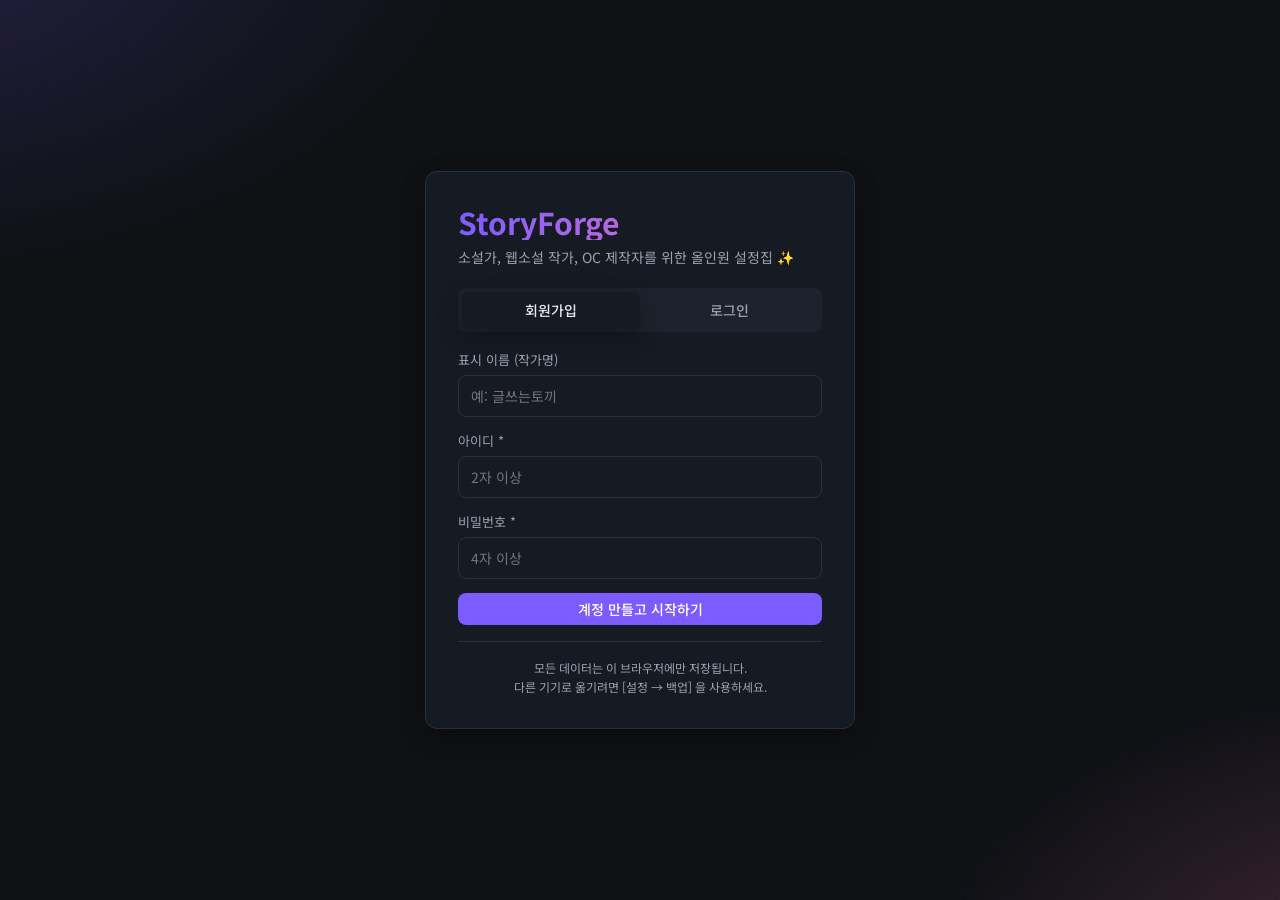
==== commit 0e0d385a: "Add files via upload" ====
--- a/index.html
+++ b/index.html
@@ -6,62 +6,77 @@
 <meta name="viewport" content="width=device-width,initial-scale=1">
 <link rel="preconnect" href="https://fonts.googleapis.com">
 <link rel="preconnect" href="https://fonts.gstatic.com" crossorigin>
-<link href="https://fonts.googleapis.com/css2?family=Noto+Sans+KR:wght@300;400;500;700&family=Noto+Serif+KR:wght@400;700&family=JetBrains+Mono:wght@400;600&family=Gowun+Dodum&family=Gaegu&family=Nanum+Pen+Script&family=Nanum+Myeongjo&family=Black+Han+Sans&display=swap" rel="stylesheet">
+<link href="https://fonts.googleapis.com/css2?family=Noto+Sans+KR:wght@300;400;500;700&family=Noto+Serif+KR:wght@400;700&family=JetBrains+Mono:wght@400;600&family=Gowun+Dodum&family=Gowun+Batang:wght@400;700&family=Gaegu&family=Nanum+Pen+Script&family=Nanum+Myeongjo:wght@400;700;800&family=Black+Han+Sans&family=Single+Day&family=Hi+Melody&family=East+Sea+Dokdo&display=swap" rel="stylesheet">
 <style>
 :root{
-  --bg:#0f1115;--bg-elev:#161a22;--bg-soft:#1d222c;--border:#2a2f3a;
-  --text:#e6e8ee;--text-dim:#9aa3b2;
-  --primary:#7c5cff;--primary-hover:#6a48f5;--accent:#ff7ab8;
-  --success:#3ddc97;--warn:#ffb454;--danger:#ff5c7a;
-  --radius:12px;--radius-sm:8px;--shadow:0 8px 24px rgba(0,0,0,.3);
-  --font-base:'Noto Sans KR',system-ui,-apple-system,'Apple SD Gothic Neo','Malgun Gothic',sans-serif;
-  --font-mono:'JetBrains Mono',ui-monospace,Menlo,monospace;
+  --bg:#0f1115; --bg-elev:#161a22; --bg-soft:#1d222c; --border:#2a2f3a;
+  --text:#e6e8ee; --text-dim:#9aa3b2;
+  --primary:#7c5cff; --primary-hover:#6a48f5; --accent:#ff7ab8;
+  --success:#3ddc97; --warn:#ffb454; --danger:#ff5c7a;
+  --radius:12px; --radius-sm:8px; --shadow:0 8px 24px rgba(0,0,0,.3);
+  --font-base:'Noto Sans KR', system-ui, -apple-system, 'Apple SD Gothic Neo', 'Malgun Gothic', sans-serif;
+  --font-mono:'JetBrains Mono', ui-monospace, Menlo, monospace;
+  --font-write:'Noto Serif KR', 'Nanum Myeongjo', serif;
+  --line:1.6;
 }
-[data-theme="light"]{--bg:#f7f8fb;--bg-elev:#fff;--bg-soft:#eef0f5;--border:#dfe3eb;--text:#1a1d24;--text-dim:#5b6373;--shadow:0 8px 24px rgba(20,20,40,.08);}
-[data-theme="sepia"]{--bg:#f3ecd8;--bg-elev:#fbf6e6;--bg-soft:#ebe2c6;--border:#d6c89c;--text:#3a2e1f;--text-dim:#715a3c;--primary:#a05a2c;--primary-hover:#844214;}
-*{box-sizing:border-box}html,body{margin:0;padding:0}
-body{background:var(--bg);color:var(--text);font-family:var(--font-base);font-size:15px;line-height:1.55;min-height:100vh;-webkit-font-smoothing:antialiased}
+[data-theme="light"]{--bg:#f7f8fb;--bg-elev:#fff;--bg-soft:#eef0f5;--border:#dfe3eb;--text:#1a1d24;--text-dim:#5b6373;--shadow:0 8px 24px rgba(20,20,40,.08);--primary:#7c5cff;--primary-hover:#6a48f5;}
+[data-theme="sepia"]{--bg:#f3ecd8;--bg-elev:#fbf6e6;--bg-soft:#ebe2c6;--border:#d6c89c;--text:#3a2e1f;--text-dim:#7a6a4d;--primary:#a05a2c;--primary-hover:#844214;--accent:#c97e3a;--shadow:0 8px 24px rgba(80,60,20,.12);}
+[data-theme="midnight"]{--bg:#0a0e1f;--bg-elev:#121730;--bg-soft:#1b2244;--border:#2a3158;--text:#e7ecff;--text-dim:#8a93b8;--primary:#5cc8ff;--primary-hover:#3ab2f5;--accent:#9c7bff;}
+[data-theme="forest"]{--bg:#0f1a14;--bg-elev:#16241c;--bg-soft:#1f3327;--border:#2c4536;--text:#e6efe7;--text-dim:#9bb39f;--primary:#5cc88e;--primary-hover:#3fa872;--accent:#e0b54a;}
+[data-theme="rose"]{--bg:#1c0e16;--bg-elev:#26131e;--bg-soft:#3a1c2c;--border:#522538;--text:#fce6ef;--text-dim:#bd8aa0;--primary:#ff6b9c;--primary-hover:#e94d83;--accent:#ffb454;}
+[data-theme="ocean"]{--bg:#08161c;--bg-elev:#0f2129;--bg-soft:#172f3a;--border:#234450;--text:#e0f3f9;--text-dim:#7fa7b3;--primary:#27c2c2;--primary-hover:#15a3a3;--accent:#ffae5c;}
+[data-theme="paper"]{--bg:#fdfaf3;--bg-elev:#ffffff;--bg-soft:#f3eedf;--border:#e2dac4;--text:#22201b;--text-dim:#6f6852;--primary:#5b3a29;--primary-hover:#3f281a;--accent:#a86f3c;--shadow:0 8px 24px rgba(60,40,20,.08);}
+[data-theme="lavender"]{--bg:#f5f1fb;--bg-elev:#ffffff;--bg-soft:#ebe3f6;--border:#dccff0;--text:#241733;--text-dim:#6f5e88;--primary:#7c5cff;--primary-hover:#5d3df0;--accent:#ff7ab8;--shadow:0 8px 24px rgba(80,40,160,.10);}
+
+*{box-sizing:border-box}
+html,body{margin:0;padding:0}
+body{background:var(--bg);color:var(--text);font-family:var(--font-base);font-size:15px;line-height:var(--line);min-height:100vh;-webkit-font-smoothing:antialiased;transition:background .25s, color .25s}
 a{color:var(--primary);text-decoration:none}a:hover{text-decoration:underline}
 img{max-width:100%}
 hr{border:none;border-top:1px solid var(--border);margin:20px 0}
+::selection{background:var(--primary);color:#fff}
 
 .app{display:grid;grid-template-columns:260px 1fr;min-height:100vh}
-.sidebar{background:var(--bg-elev);border-right:1px solid var(--border);padding:20px 16px;position:sticky;top:0;align-self:start;height:100vh;overflow-y:auto}
+.sidebar{background:var(--bg-elev);border-right:1px solid var(--border);padding:20px 16px;position:sticky;top:0;align-self:start;height:100vh;overflow-y:auto;transition:transform .2s, background .25s, border-color .25s}
 .sidebar h2{margin:0 0 4px;font-size:18px;display:flex;align-items:center;gap:8px}
 .sidebar .who{font-size:12px;color:var(--text-dim);margin:0 4px 14px}
-.sidebar nav a{display:flex;align-items:center;gap:10px;padding:10px 12px;border-radius:var(--radius-sm);color:var(--text);text-decoration:none;margin-bottom:4px;font-size:14px;cursor:pointer}
-.sidebar nav a:hover{background:var(--bg-soft);text-decoration:none}
+.sidebar nav a{display:flex;align-items:center;gap:10px;padding:10px 12px;border-radius:var(--radius-sm);color:var(--text);text-decoration:none;margin-bottom:3px;font-size:14px;cursor:pointer;transition:background .15s,color .15s,transform .05s}
+.sidebar nav a:hover{background:var(--bg-soft);text-decoration:none;transform:translateX(2px)}
 .sidebar nav a.active{background:var(--primary);color:#fff}
 .sidebar .sb-section{font-size:11px;text-transform:uppercase;letter-spacing:.08em;color:var(--text-dim);margin:18px 12px 6px}
-.main{padding:28px 32px;min-width:0}
+.main{padding:28px 32px;min-width:0;animation:fadeIn .25s}
+@keyframes fadeIn{from{opacity:0;transform:translateY(4px)}to{opacity:1;transform:none}}
 
 .topbar{display:flex;align-items:center;justify-content:space-between;margin-bottom:24px;gap:16px;flex-wrap:wrap}
 .topbar h1{margin:0;font-size:24px}
 .topbar .actions{display:flex;gap:8px;flex-wrap:wrap;align-items:center}
-.menu-btn{display:none;background:var(--bg-elev);border:1px solid var(--border);border-radius:var(--radius-sm);padding:6px 10px;cursor:pointer;color:var(--text);margin-bottom:14px}
-
-.btn{background:var(--primary);color:#fff;border:none;padding:9px 16px;border-radius:var(--radius-sm);cursor:pointer;font-weight:500;font-size:14px;font-family:inherit;transition:background .15s,transform .05s,opacity .15s;text-decoration:none;display:inline-flex;align-items:center;justify-content:center;gap:6px}
-.btn:hover{background:var(--primary-hover);text-decoration:none}
-.btn:active{transform:scale(.98)}
+.menu-btn{display:none;background:var(--bg-elev);border:1px solid var(--border);border-radius:var(--radius-sm);padding:6px 10px;cursor:pointer;color:var(--text);margin-bottom:14px;font-size:18px}
+.kbd{display:inline-block;font-family:var(--font-mono);font-size:11px;padding:1px 6px;border:1px solid var(--border);border-bottom-width:2px;border-radius:4px;background:var(--bg-soft);color:var(--text-dim)}
+
+.btn{background:var(--primary);color:#fff;border:none;padding:9px 16px;border-radius:var(--radius-sm);cursor:pointer;font-weight:500;font-size:14px;font-family:inherit;transition:background .15s,transform .05s,opacity .15s,box-shadow .15s;text-decoration:none;display:inline-flex;align-items:center;justify-content:center;gap:6px;line-height:1}
+.btn:hover{background:var(--primary-hover);text-decoration:none;box-shadow:0 4px 12px rgba(0,0,0,.15)}
+.btn:active{transform:scale(.97)}
 .btn:disabled{opacity:.55;cursor:not-allowed}
 .btn.ghost{background:transparent;color:var(--text);border:1px solid var(--border)}
-.btn.ghost:hover{background:var(--bg-soft)}
+.btn.ghost:hover{background:var(--bg-soft);box-shadow:none}
 .btn.danger{background:var(--danger)}
 .btn.success{background:var(--success);color:#04241a}
 .btn.sm{padding:6px 10px;font-size:13px}
 .btn.block{width:100%}
-
-input,textarea,select{width:100%;background:var(--bg-elev);color:var(--text);border:1px solid var(--border);border-radius:var(--radius-sm);padding:10px 12px;font-family:inherit;font-size:14px}
-input[type="color"]{padding:4px;height:40px}
-input:focus,textarea:focus,select:focus{outline:none;border-color:var(--primary);box-shadow:0 0 0 3px rgba(124,92,255,.18)}
-textarea{resize:vertical;min-height:90px}
+.btn.icon{padding:8px;min-width:36px}
+
+input,textarea,select{width:100%;background:var(--bg-elev);color:var(--text);border:1px solid var(--border);border-radius:var(--radius-sm);padding:10px 12px;font-family:inherit;font-size:14px;transition:border-color .15s, box-shadow .15s, background .25s, color .25s}
+input[type="color"]{padding:4px;height:40px;cursor:pointer}
+input[type="file"]{padding:6px;cursor:pointer}
+input:focus,textarea:focus,select:focus{outline:none;border-color:var(--primary);box-shadow:0 0 0 3px color-mix(in srgb, var(--primary) 25%, transparent)}
+textarea{resize:vertical;min-height:90px;line-height:1.6}
 label{display:block;font-size:13px;color:var(--text-dim);margin-bottom:4px}
 .field{margin-bottom:14px}
 .row{display:grid;grid-template-columns:1fr 1fr;gap:14px}
 .row3{display:grid;grid-template-columns:1fr 1fr 1fr;gap:14px}
 @media (max-width:700px){.row,.row3{grid-template-columns:1fr}}
 
-.card{background:var(--bg-elev);border:1px solid var(--border);border-radius:var(--radius);padding:20px;margin-bottom:16px}
+.card{background:var(--bg-elev);border:1px solid var(--border);border-radius:var(--radius);padding:20px;margin-bottom:16px;transition:background .25s, border-color .25s}
 .card h3{margin:0 0 12px;font-size:16px}
 .grid{display:grid;gap:16px;grid-template-columns:repeat(auto-fill,minmax(220px,1fr))}
 .grid.compact{grid-template-columns:repeat(auto-fill,minmax(180px,1fr));gap:12px}
@@ -77,21 +92,26 @@
 .tag{background:var(--bg-soft);color:var(--text);border:1px solid var(--border);border-radius:999px;padding:2px 10px;font-size:11px;display:inline-flex;align-items:center;gap:4px}
 .tag.primary{background:var(--primary);color:#fff;border-color:transparent}
 .tag.accent{background:var(--accent);color:#fff;border-color:transparent}
+.tag.success{background:var(--success);color:#04241a;border-color:transparent}
+.tag.warn{background:var(--warn);color:#3a2400;border-color:transparent}
 .tag .x{cursor:pointer;opacity:.7}
 .tag .x:hover{opacity:1}
 
-.auth-wrap{min-height:100vh;display:grid;place-items:center;background:radial-gradient(1000px 600px at -10% -10%,rgba(124,92,255,.18),transparent 60%),radial-gradient(800px 500px at 110% 110%,rgba(255,122,184,.18),transparent 60%),var(--bg);padding:24px}
+.auth-wrap{min-height:100vh;display:grid;place-items:center;background:radial-gradient(1000px 600px at -10% -10%, color-mix(in srgb, var(--primary) 22%, transparent), transparent 60%),radial-gradient(800px 500px at 110% 110%, color-mix(in srgb, var(--accent) 22%, transparent), transparent 60%),var(--bg);padding:24px}
 .auth-card{width:100%;max-width:430px;background:var(--bg-elev);border:1px solid var(--border);border-radius:var(--radius);padding:32px;box-shadow:var(--shadow)}
 .auth-card h1{margin:0 0 6px;font-size:30px;line-height:1.2;background:linear-gradient(90deg,var(--primary),var(--accent));-webkit-background-clip:text;background-clip:text;color:transparent}
 .auth-card .sub{color:var(--text-dim);margin:0 0 20px;font-size:14px}
 .tabs{display:flex;background:var(--bg-soft);padding:4px;border-radius:var(--radius-sm);margin-bottom:18px}
-.tabs button{flex:1;background:transparent;border:none;padding:8px;color:var(--text-dim);cursor:pointer;border-radius:6px;font-family:inherit;font-size:14px;font-weight:500}
+.tabs button{flex:1;background:transparent;border:none;padding:8px;color:var(--text-dim);cursor:pointer;border-radius:6px;font-family:inherit;font-size:14px;font-weight:500;transition:background .15s,color .15s}
 .tabs button.active{background:var(--bg-elev);color:var(--text);box-shadow:var(--shadow)}
 
-.modal-bg{position:fixed;inset:0;background:rgba(0,0,0,.55);display:none;align-items:center;justify-content:center;z-index:1000;padding:20px}
+.modal-bg{position:fixed;inset:0;background:rgba(0,0,0,.55);display:none;align-items:center;justify-content:center;z-index:1000;padding:20px;backdrop-filter:blur(2px);animation:fadeBg .15s}
+@keyframes fadeBg{from{opacity:0}to{opacity:1}}
 .modal-bg.open{display:flex}
-.modal{background:var(--bg-elev);border:1px solid var(--border);border-radius:var(--radius);padding:24px;width:100%;max-width:600px;max-height:90vh;overflow-y:auto;box-shadow:var(--shadow)}
-.modal.lg{max-width:800px}
+.modal{background:var(--bg-elev);border:1px solid var(--border);border-radius:var(--radius);padding:24px;width:100%;max-width:600px;max-height:90vh;overflow-y:auto;box-shadow:var(--shadow);animation:popIn .18s}
+@keyframes popIn{from{opacity:0;transform:translateY(8px) scale(.98)}to{opacity:1;transform:none}}
+.modal.lg{max-width:820px}
+.modal.xl{max-width:1000px}
 .modal header{display:flex;justify-content:space-between;align-items:center;margin-bottom:14px}
 .modal header h3{margin:0}
 .modal .close{background:none;border:none;color:var(--text-dim);font-size:22px;cursor:pointer;line-height:1}
@@ -101,6 +121,7 @@
 .toast.success{border-left:4px solid var(--success)}
 .toast.error{border-left:4px solid var(--danger)}
 .toast.warn{border-left:4px solid var(--warn)}
+.toast.info{border-left:4px solid var(--primary)}
 @keyframes slideIn{from{transform:translateX(20px);opacity:0}to{transform:none;opacity:1}}
 
 .empty{text-align:center;color:var(--text-dim);padding:60px 20px}
@@ -112,16 +133,18 @@
 .spacer{flex:1}
 .muted{color:var(--text-dim);font-size:13px}
 .right{text-align:right}
-
-.tree-canvas{position:relative;background:radial-gradient(circle,var(--border) 1px,transparent 1px) 0 0/24px 24px,var(--bg-elev);border:1px solid var(--border);border-radius:var(--radius);width:100%;height:600px;overflow:hidden;user-select:none}
-.tree-svg{position:absolute;inset:0;pointer-events:none}
-.node{position:absolute;background:var(--bg-soft);border:2px solid var(--border);border-radius:var(--radius-sm);padding:8px 12px;cursor:grab;user-select:none;min-width:120px;text-align:center;font-size:13px;font-weight:500;color:var(--text);box-shadow:0 2px 6px rgba(0,0,0,.2)}
-.node.dragging{cursor:grabbing;opacity:.85}
-.node.selected{border-color:var(--primary);box-shadow:0 0 0 3px rgba(124,92,255,.25)}
-.node small{display:block;color:var(--text-dim);font-weight:400;font-size:11px}
+.pill{display:inline-block;padding:2px 8px;border-radius:999px;font-size:11px;background:var(--bg-soft);color:var(--text-dim);border:1px solid var(--border)}
+
+.tree-canvas{position:relative;background:radial-gradient(circle, var(--border) 1px, transparent 1px) 0 0/24px 24px, var(--bg-elev);border:1px solid var(--border);border-radius:var(--radius);width:100%;height:600px;overflow:hidden;user-select:none;touch-action:none}
+.tree-svg{position:absolute;inset:0;pointer-events:none;color:var(--text-dim)}
+.node{position:absolute;background:var(--bg-soft);border:2px solid var(--border);border-radius:var(--radius-sm);padding:8px 12px;cursor:grab;user-select:none;min-width:120px;text-align:center;font-size:13px;font-weight:500;color:var(--text);box-shadow:0 2px 6px rgba(0,0,0,.2);transition:border-color .15s,box-shadow .15s}
+.node.dragging{cursor:grabbing;opacity:.85;z-index:5}
+.node.selected{border-color:var(--primary);box-shadow:0 0 0 3px color-mix(in srgb, var(--primary) 30%, transparent)}
+.node small{display:block;color:var(--text-dim);font-weight:400;font-size:11px;margin-top:2px}
 .node[data-type="가족"]{border-color:#7c5cff}
 .node[data-type="조직"]{border-color:#3ddc97}
 .node[data-type="능력"]{border-color:#ffb454}
+.node[data-type="기타"]{border-color:#7aa1ff}
 
 .preview{background:var(--bg-elev);border:1px solid var(--border);border-radius:var(--radius);padding:18px;overflow-y:auto;word-wrap:break-word}
 .preview h1,.preview h2,.preview h3{margin-top:0}
@@ -145,42 +168,108 @@
 .tl-item .when{font-size:12px;color:var(--text-dim)}
 .tl-item h4{margin:2px 0 4px}
 
+/* Manuscript */
+.ms-grid{display:grid;grid-template-columns:280px 1fr;gap:16px;min-height:calc(100vh - 160px)}
+.ms-list{background:var(--bg-elev);border:1px solid var(--border);border-radius:var(--radius);padding:12px;overflow-y:auto;max-height:calc(100vh - 160px)}
+.ms-list .chap{padding:10px 12px;border-radius:var(--radius-sm);cursor:pointer;border:1px solid transparent;margin-bottom:4px;transition:background .15s,border-color .15s}
+.ms-list .chap:hover{background:var(--bg-soft)}
+.ms-list .chap.active{background:var(--bg-soft);border-color:var(--primary)}
+.ms-list .chap .ttl{font-size:14px;font-weight:500;display:flex;justify-content:space-between;align-items:center;gap:6px}
+.ms-list .chap .meta{font-size:11px;color:var(--text-dim);margin-top:3px;display:flex;gap:8px;align-items:center}
+.ms-list .chap-actions{display:flex;gap:4px;margin-top:6px;opacity:0;transition:opacity .15s}
+.ms-list .chap:hover .chap-actions,.ms-list .chap.active .chap-actions{opacity:1}
+.ms-list .chap-actions button{flex:1;font-size:11px;padding:3px;background:transparent;color:var(--text-dim);border:1px solid var(--border);border-radius:4px;cursor:pointer}
+.ms-list .chap-actions button:hover{background:var(--bg);color:var(--text)}
+.ms-pane{display:flex;flex-direction:column;gap:10px;min-width:0}
+.ms-meta{display:grid;grid-template-columns:1fr auto auto auto;gap:8px;align-items:center}
+.ms-write{flex:1;background:var(--bg-elev);border:1px solid var(--border);border-radius:var(--radius);padding:18px;display:flex;flex-direction:column;gap:8px;min-height:520px}
+.ms-write textarea{flex:1;min-height:480px;font-family:var(--font-write);font-size:16px;line-height:1.85;border:none;background:transparent;padding:6px 4px;resize:none}
+.ms-write textarea:focus{box-shadow:none}
+.ms-stats{display:flex;gap:14px;font-size:12px;color:var(--text-dim);flex-wrap:wrap;border-top:1px dashed var(--border);padding-top:8px}
+.ms-stats b{color:var(--text)}
+.ms-status{display:inline-flex;align-items:center;gap:6px}
+.status-draft{color:var(--text-dim)}
+.status-editing{color:var(--warn)}
+.status-done{color:var(--success)}
+@media (max-width:900px){.ms-grid{grid-template-columns:1fr}.ms-list{max-height:240px}}
+
+/* Focus mode */
+body.focus .sidebar,body.focus .menu-btn,body.focus .topbar{display:none !important}
+body.focus .app{grid-template-columns:1fr}
+body.focus .main{padding:40px max(20px, calc((100vw - 760px)/2));max-width:none}
+body.focus .ms-grid{grid-template-columns:1fr;min-height:calc(100vh - 80px)}
+body.focus .ms-list{display:none}
+body.focus .ms-write textarea{font-size:18px;line-height:2}
+body.focus .focus-bar{display:flex !important}
+.focus-bar{display:none;position:fixed;top:14px;right:14px;gap:8px;z-index:50}
+
+/* Search palette */
+.search-modal{max-width:560px}
+.search-input{font-size:16px}
+.search-results{margin-top:12px;max-height:50vh;overflow-y:auto}
+.search-results .res{padding:10px 12px;border-radius:var(--radius-sm);cursor:pointer;border:1px solid transparent;display:flex;justify-content:space-between;align-items:center;gap:10px}
+.search-results .res:hover,.search-results .res.sel{background:var(--bg-soft);border-color:var(--primary)}
+.search-results .res .ic{font-size:18px}
+.search-results .res .ti{font-weight:500}
+.search-results .res .meta{font-size:11px;color:var(--text-dim)}
+
 @media (max-width:800px){
   .app{grid-template-columns:1fr}
-  .sidebar{position:fixed;top:0;left:0;height:100vh;width:240px;transform:translateX(-100%);transition:transform .2s;z-index:999;box-shadow:var(--shadow)}
+  .sidebar{position:fixed;top:0;left:0;height:100vh;width:240px;transform:translateX(-100%);z-index:999;box-shadow:var(--shadow)}
   .sidebar.open{transform:none}
   .main{padding:20px}
   .menu-btn{display:inline-flex !important}
   .scrim{position:fixed;inset:0;background:rgba(0,0,0,.4);display:none;z-index:998}
   .scrim.open{display:block}
 }
-@media print{.sidebar,.actions,.menu-btn,.toast-wrap{display:none !important}.app{display:block}.main{padding:0}body{background:#fff;color:#000}}
+@media print{
+  .sidebar,.actions,.menu-btn,.toast-wrap,.focus-bar,.scrim{display:none !important}
+  .app{display:block}.main{padding:0}body{background:#fff;color:#000}
+  .ms-grid{grid-template-columns:1fr}.ms-list{display:none}
+  .ms-write{border:none;box-shadow:none;padding:0}
+  .ms-write textarea{font-size:14pt;line-height:1.8;color:#000;background:#fff !important;-webkit-text-fill-color:#000}
+  .print-chap{page-break-after:always;padding:30px 0}
+  .print-chap h2{margin-top:0}
+  .print-body{white-space:pre-wrap;font-family:var(--font-write);font-size:13pt;line-height:1.85}
+}
 </style>
 </head>
 <body>
 <div id="app">로딩 중...</div>
 <div class="scrim" id="scrim"></div>
 <div class="toast-wrap" id="toasts"></div>
+<div class="focus-bar"><button class="btn ghost sm" id="focusExit" type="button">✕ 집중모드 종료 (Esc)</button></div>
 
 <script>
 /* =====================================================================
- * StoryForge — Single-file SPA
- * 100% static. Drop index.html into any GitHub Pages repo and it works.
+ * StoryForge — Single-file SPA  (v4)
+ * Drop index.html into any GitHub Pages repo. No build step. No backend.
  * ===================================================================== */
 'use strict';
 
-/* ---------- tiny helpers ---------- */
+/* ---------- helpers ---------- */
 const $  = (s, c) => (c||document).querySelector(s);
 const $$ = (s, c) => Array.from((c||document).querySelectorAll(s));
 const escapeHtml = s => String(s==null?'':s).replace(/[&<>"']/g, m => ({'&':'&amp;','<':'&lt;','>':'&gt;','"':'&quot;',"'":'&#39;'}[m]));
 const escapeAttr = s => String(s==null?'':s).replace(/[<>"&]/g, m => ({'&':'&amp;','<':'&lt;','>':'&gt;','"':'&quot;'}[m]));
 const uid = pre => (pre||'') + Date.now().toString(36) + Math.random().toString(36).slice(2,7);
+function debounce(fn, ms){ let t; return (...a) => { clearTimeout(t); t = setTimeout(()=>fn(...a), ms); }; }
 function toast(msg, type){
-  const w = $('#toasts'); const el = document.createElement('div');
-  el.className = 'toast ' + (type||''); el.textContent = msg;
+  const w = $('#toasts'); if(!w) return;
+  const el = document.createElement('div');
+  el.className = 'toast ' + (type||'info'); el.textContent = msg;
   w.appendChild(el);
-  setTimeout(()=>{ el.style.opacity='0'; setTimeout(()=>el.remove(),250); }, 2600);
+  setTimeout(()=>{ el.style.transition='opacity .25s'; el.style.opacity='0'; setTimeout(()=>el.remove(),250); }, 2400);
 }
+function countText(s){
+  s = String(s||'');
+  return {
+    chars: s.length,
+    charsNoSpace: s.replace(/\s/g,'').length,
+    words: s.trim() ? s.trim().split(/\s+/).length : 0
+  };
+}
+function fmtNum(n){ return n.toLocaleString('ko-KR'); }
 
 /* ---------- Storage ---------- */
 const KEY_USERS='sf_users', KEY_SESSION='sf_session', KEY_DATA='sf_data';
@@ -226,11 +315,18 @@
     const users = this._users(); const i = users.findIndex(x => x.id === u.id);
     users[i] = { ...users[i], ...patch }; this._saveUsers(users); return users[i];
   },
+  changePassword(oldPw, newPw){
+    const u = this.currentUser(); if(!u) throw new Error('로그인이 필요합니다.');
+    if(djb2(oldPw+'|'+u.username) !== u.passHash) throw new Error('현재 비밀번호가 일치하지 않습니다.');
+    if(String(newPw||'').length < 4) throw new Error('새 비밀번호는 4자 이상이어야 합니다.');
+    const users = this._users(); const i = users.findIndex(x => x.id === u.id);
+    users[i].passHash = djb2(newPw+'|'+u.username); this._saveUsers(users);
+  },
   _all(){ return getJSON(KEY_DATA, {}); },
   _saveAll(d){ setJSON(KEY_DATA, d); },
   _initData(id){
     const d = this._all();
-    if(!d[id]){ d[id] = { projects: [], settings:{ theme:'dark', font:'Noto Sans KR', accent:'#7c5cff' } }; this._saveAll(d); }
+    if(!d[id]){ d[id] = { projects: [], settings:{ theme:'dark', font:'Noto Sans KR', writeFont:'Noto Serif KR', accent:'#7c5cff', autoAccent:true } }; this._saveAll(d); }
   },
   data(){
     const u = this.currentUser(); if(!u) return null;
@@ -245,12 +341,13 @@
     const p = { id: uid('p_'), title: o.title, genre: o.genre||'미지정', summary: o.summary||'', cover: o.cover||'',
       createdAt: Date.now(), characters: [], relations: [], relPositions:{},
       tree:{ nodes:[], edges:[] }, world:{ sections:[] },
-      timeline:[], items:[], gallery:[], docs:[], genres:[] };
+      timeline:[], items:[], gallery:[], docs:[], chapters:[], genres:[],
+      goal:0 };
     d.projects.push(p); this.saveData(d); return p;
   },
   updateProject(id, patch){
     const d = this.data(); const i = d.projects.findIndex(p => p.id === id); if(i<0) return null;
-    d.projects[i] = { ...d.projects[i], ...patch }; this.saveData(d); return d.projects[i];
+    d.projects[i] = { ...d.projects[i], ...patch, updatedAt: Date.now() }; this.saveData(d); return d.projects[i];
   },
   deleteProject(id){ const d = this.data(); d.projects = d.projects.filter(p => p.id !== id); this.saveData(d); },
   addCharacter(pid, c){
@@ -268,11 +365,36 @@
     p.relations  = (p.relations ||[]).filter(r => r.from !== cid && r.to !== cid);
     this.saveData(d);
   },
-  getSettings(){ const d = this.data(); return (d&&d.settings) || { theme:'dark', font:'Noto Sans KR', accent:'#7c5cff' }; },
+  addChapter(pid, c){
+    const d = this.data(); const p = d.projects.find(x => x.id === pid); if(!p) return null;
+    p.chapters = p.chapters||[];
+    const ch = { id: uid('ch_'), title: c.title || '제목 없음', synopsis:'', body:'', status:'draft',
+      order: p.chapters.length, createdAt: Date.now(), updatedAt: Date.now() };
+    p.chapters.push(ch); this.saveData(d); return ch;
+  },
+  updateChapter(pid, cid, patch){
+    const d = this.data(); const p = d.projects.find(x => x.id === pid); if(!p) return null;
+    const i = (p.chapters||[]).findIndex(c => c.id === cid); if(i<0) return null;
+    p.chapters[i] = { ...p.chapters[i], ...patch, updatedAt: Date.now() }; this.saveData(d); return p.chapters[i];
+  },
+  deleteChapter(pid, cid){
+    const d = this.data(); const p = d.projects.find(x => x.id === pid); if(!p) return;
+    p.chapters = (p.chapters||[]).filter(c => c.id !== cid).map((c,i)=>({...c,order:i})); this.saveData(d);
+  },
+  reorderChapter(pid, cid, dir){
+    const d = this.data(); const p = d.projects.find(x => x.id === pid); if(!p) return;
+    p.chapters = (p.chapters||[]).slice().sort((a,b)=>(a.order||0)-(b.order||0));
+    const i = p.chapters.findIndex(c => c.id === cid); if(i<0) return;
+    const j = i + dir; if(j < 0 || j >= p.chapters.length) return;
+    [p.chapters[i], p.chapters[j]] = [p.chapters[j], p.chapters[i]];
+    p.chapters.forEach((c, k) => c.order = k);
+    this.saveData(d);
+  },
+  getSettings(){ const d = this.data(); return (d && d.settings) || { theme:'dark', font:'Noto Sans KR', writeFont:'Noto Serif KR', accent:'#7c5cff', autoAccent:true }; },
   saveSettings(s){ const d = this.data(); if(!d) return; d.settings = { ...d.settings, ...s }; this.saveData(d); },
   exportJSON(){
     const u = this.currentUser(); if(!u) return null;
-    return JSON.stringify({ version:1, user:{ username:u.username, displayName:u.displayName }, data: this.data() }, null, 2);
+    return JSON.stringify({ version:2, user:{ username:u.username, displayName:u.displayName }, data: this.data() }, null, 2);
   },
   importJSON(text){
     const o = JSON.parse(text); if(!o || !o.data) throw new Error('잘못된 백업 파일입니다.');
@@ -284,13 +406,30 @@
 window.SF = SF;
 
 /* ---------- Theme ---------- */
+const THEME_PRESETS = {
+  dark:     { primary:'#7c5cff', accent:'#ff7ab8' },
+  light:    { primary:'#7c5cff', accent:'#ff7ab8' },
+  sepia:    { primary:'#a05a2c', accent:'#c97e3a' },
+  midnight: { primary:'#5cc8ff', accent:'#9c7bff' },
+  forest:   { primary:'#5cc88e', accent:'#e0b54a' },
+  rose:     { primary:'#ff6b9c', accent:'#ffb454' },
+  ocean:    { primary:'#27c2c2', accent:'#ffae5c' },
+  paper:    { primary:'#5b3a29', accent:'#a86f3c' },
+  lavender: { primary:'#7c5cff', accent:'#ff7ab8' }
+};
 function applyTheme(){
   const s = SF.getSettings();
-  document.documentElement.setAttribute('data-theme', s.theme || 'dark');
+  const root = document.documentElement;
+  root.setAttribute('data-theme', s.theme || 'dark');
   if(s.font) document.body.style.fontFamily = `'${s.font}', system-ui, 'Apple SD Gothic Neo', 'Malgun Gothic', sans-serif`;
-  if(s.accent){
-    document.documentElement.style.setProperty('--primary', s.accent);
-    document.documentElement.style.setProperty('--primary-hover', s.accent);
+  if(s.writeFont) root.style.setProperty('--font-write', `'${s.writeFont}', 'Noto Serif KR', serif`);
+  if(s.autoAccent){
+    root.style.removeProperty('--primary');
+    root.style.removeProperty('--primary-hover');
+    root.style.removeProperty('--accent');
+  } else if(s.accent){
+    root.style.setProperty('--primary', s.accent);
+    root.style.setProperty('--primary-hover', s.accent);
   }
 }
 
@@ -316,7 +455,7 @@
   let out = '', inUl=false, inOl=false, inBq=false;
   function close(){ if(inUl){out+='</ul>';inUl=false;} if(inOl){out+='</ol>';inOl=false;} if(inBq){out+='</blockquote>';inBq=false;} }
   for(const line of lines){
-    if(/^\s*<\/?(iframe|video|img|audio|div|details|summary|section|article|figure|figcaption|hr)/i.test(line)){ close(); out += line + '\n'; continue; }
+    if(/^\s*<\/?(iframe|video|img|audio|div|details|summary|section|article|figure|figcaption|hr|br)/i.test(line)){ close(); out += line + '\n'; continue; }
     if(/^\s*$/.test(line)){ close(); continue; }
     let m;
     if(m = line.match(/^(#{1,6})\s+(.*)$/)){ close(); out += `<h${m[1].length}>${inline(m[2])}</h${m[1].length}>`; continue; }
@@ -353,14 +492,9 @@
   if(queryPart) queryPart.split('&').forEach(p => { const [k,v] = p.split('='); params[k] = decodeURIComponent(v||''); });
   return { name: parts[0] || '', arg: parts[1] || '', params };
 }
-
 function render(){
   const r = parseHash();
-  const u = SF.currentUser();
-  if(!u){
-    routes['auth']();
-    return;
-  }
+  if(!SF.currentUser()){ routes['auth'](); return; }
   applyTheme();
   const fn = routes[r.name] || routes['dashboard'];
   fn(r);
@@ -370,25 +504,27 @@
 /* ---------- Shell ---------- */
 function shell(activeKey, title, actionsHtml, bodyHtml, pid){
   const u = SF.currentUser();
-  const isProjScope = ['project','character','relations','tree','world','timeline','items','gallery','editor'].includes(activeKey);
+  const isProjScope = ['project','character','relations','tree','world','timeline','items','gallery','editor','manuscript'].includes(activeKey);
   pid = pid || (isProjScope ? '' : '');
-  function nav(key, hash, icon, label){
-    return `<a class="${activeKey===key?'active':''}" data-go="${hash}">${icon} ${label}</a>`;
-  }
   const projLink = pid ? '/' + pid : '';
+  function nav(key, hash, icon, label, kbd){
+    return `<a class="${activeKey===key?'active':''}" data-go="${hash}">${icon} ${label}${kbd?` <span class="spacer"></span><span class="kbd">${kbd}</span>`:''}</a>`;
+  }
   const sidebarNav = `
     ${nav('dashboard', '/dashboard', '🏠', '대시보드')}
+    <a data-act="search">🔍 빠른 검색 <span class="spacer"></span><span class="kbd">${navigator.platform.match(/Mac/)?'⌘K':'Ctrl+K'}</span></a>
     ${pid ? `
       <div class="sb-section">현재 프로젝트</div>
-      ${nav('project',   '/project'  + projLink, '📖', '프로젝트 홈')}
-      ${nav('character', '/character'+ projLink, '👥', '등장인물')}
-      ${nav('relations', '/relations'+ projLink, '💞', '관계 그래프')}
-      ${nav('tree',      '/tree'     + projLink, '🌳', '가계도/조직도')}
-      ${nav('world',     '/world'    + projLink, '🌍', '세계관')}
-      ${nav('timeline',  '/timeline' + projLink, '⏳', '타임라인')}
-      ${nav('items',     '/items'    + projLink, '⚔️', '아이템 도감')}
-      ${nav('gallery',   '/gallery'  + projLink, '🖼️', '영감 보드')}
-      ${nav('editor',    '/editor'   + projLink, '📝', '문서 / 에디터')}
+      ${nav('project',     '/project'    + projLink, '📖', '프로젝트 홈')}
+      ${nav('manuscript',  '/manuscript' + projLink, '📜', '원고 / 챕터')}
+      ${nav('character',   '/character'  + projLink, '👥', '등장인물')}
+      ${nav('relations',   '/relations'  + projLink, '💞', '관계 그래프')}
+      ${nav('tree',        '/tree'       + projLink, '🌳', '가계도/조직도')}
+      ${nav('world',       '/world'      + projLink, '🌍', '세계관')}
+      ${nav('timeline',    '/timeline'   + projLink, '⏳', '타임라인')}
+      ${nav('items',       '/items'      + projLink, '⚔️', '아이템 도감')}
+      ${nav('gallery',     '/gallery'    + projLink, '🖼️', '영감 보드')}
+      ${nav('editor',      '/editor'     + projLink, '📝', '문서 / 에디터')}
     ` : ''}
     <div class="sb-section">계정</div>
     ${nav('settings', '/settings', '⚙️', '설정 / 백업')}
@@ -420,7 +556,9 @@
   scrim.addEventListener('click', close);
   $$('nav a', sidebar).forEach(a => a.addEventListener('click', close));
   $$('[data-go]').forEach(a => a.addEventListener('click', e => { e.preventDefault(); go('#' + a.dataset.go); }));
+  $$('[data-act="search"]').forEach(a => a.addEventListener('click', e => { e.preventDefault(); openSearch(); }));
   document.getElementById('sf-logout').addEventListener('click', () => {
+    if(!confirm('로그아웃 할까요?')) return;
     SF.logout(); location.hash = '#/'; render();
   });
 }
@@ -490,26 +628,37 @@
 /* ---------- View: Dashboard ---------- */
 route('dashboard', function(){
   const list = SF.getProjects();
-  const body = list.length
-    ? `<div class="grid">${list.map(p => `
+  const totalWords = list.reduce((sum, p) => sum + (p.chapters||[]).reduce((s,c)=>s+countText(c.body).chars,0), 0);
+  const body = `
+    <div class="card" style="display:flex;gap:24px;flex-wrap:wrap;align-items:center">
+      <div><div class="muted" style="font-size:12px">프로젝트</div><b style="font-size:24px">${list.length}</b></div>
+      <div><div class="muted" style="font-size:12px">총 인물</div><b style="font-size:24px">${list.reduce((s,p)=>s+(p.characters||[]).length,0)}</b></div>
+      <div><div class="muted" style="font-size:12px">총 글자수 (원고)</div><b style="font-size:24px">${fmtNum(totalWords)}</b></div>
+      <div class="spacer"></div>
+      <button class="btn ghost" data-act="search" type="button">🔍 빠른 검색</button>
+    </div>
+    ${list.length
+      ? `<div class="grid">${list.map(p => `
         <div class="thumb-card" data-go="/project/${p.id}">
           <div class="avatar" style="${p.cover?`background-image:url('${escapeAttr(p.cover)}')`:''}">${p.cover?'':'📖'}</div>
           <div class="info">
             <h4>${escapeHtml(p.title)}</h4>
             <div class="role">${escapeHtml(p.genre||'미지정')}</div>
             <div class="muted" style="font-size:12px;margin-top:4px">
-              인물 ${(p.characters||[]).length} · 문서 ${(p.docs||[]).length}
+              인물 ${(p.characters||[]).length} · 챕터 ${(p.chapters||[]).length} · ${fmtNum((p.chapters||[]).reduce((s,c)=>s+countText(c.body).chars,0))}자
             </div>
           </div>
         </div>`).join('')}</div>`
-    : `<div class="empty"><div style="font-size:48px">📖</div>
-        <h3>아직 프로젝트가 없어요</h3><p>오른쪽 위 <b>+ 새 프로젝트</b> 로 첫 작품을 만들어 보세요.</p></div>`;
+      : `<div class="empty"><div style="font-size:48px">📖</div>
+        <h3>아직 프로젝트가 없어요</h3><p>오른쪽 위 <b>+ 새 프로젝트</b> 로 첫 작품을 만들어 보세요.</p></div>`
+    }`;
   shell('dashboard', '내 프로젝트',
     `<button class="btn" id="newProjBtn" type="button">+ 새 프로젝트</button>`,
     body);
 
   $$('.thumb-card').forEach(el => el.addEventListener('click', () => go('#' + el.dataset.go)));
   $('#newProjBtn').addEventListener('click', () => openProjModal(null));
+  $$('[data-act="search"]').forEach(b => b.addEventListener('click', openSearch));
 });
 
 function openProjModal(pid){
@@ -551,6 +700,9 @@
 route('project', function(r){
   const pid = r.arg; const proj = SF.getProject(pid);
   if(!proj){ go('#/dashboard'); return; }
+  const totalChars = (proj.chapters||[]).reduce((s,c)=>s+countText(c.body).chars,0);
+  const goal = proj.goal || 0;
+  const pct = goal ? Math.min(100, Math.round(totalChars/goal*100)) : 0;
   const body = `
     <div class="row" style="grid-template-columns:2fr 1fr">
       <div>
@@ -562,6 +714,9 @@
             <div class="field"><label>커버 이미지 URL</label><input id="pfCover" value="${escapeAttr(proj.cover||'')}"></div>
           </div>
           <div class="field"><label>한줄 소개</label><textarea id="pfSummary">${escapeHtml(proj.summary||'')}</textarea></div>
+          <div class="field"><label>목표 글자수 (선택)</label>
+            <input id="pfGoal" type="number" min="0" value="${proj.goal||''}" placeholder="예: 100000">
+          </div>
           <div class="flex" style="justify-content:flex-end;gap:8px">
             <button class="btn danger" id="delProj" type="button">프로젝트 삭제</button>
             <button class="btn" id="saveProj" type="button">저장</button>
@@ -578,22 +733,40 @@
         </div>
       </div>
       <div>
-        <div class="card"><h3>요약</h3><div id="counters"></div></div>
+        <div class="card">
+          <h3>요약</h3>
+          <div id="counters"></div>
+          ${goal ? `
+            <div class="divider"></div>
+            <div class="muted" style="font-size:12px">목표 진행률 ${fmtNum(totalChars)} / ${fmtNum(goal)}자 (${pct}%)</div>
+            <div style="background:var(--bg-soft);height:10px;border-radius:999px;overflow:hidden;margin-top:6px">
+              <div style="width:${pct}%;height:100%;background:var(--primary);transition:width .3s"></div>
+            </div>` : ''}
+        </div>
+        <div class="card">
+          <h3>빠른 이동</h3>
+          <div class="flex col" style="gap:6px">
+            <button class="btn ghost" data-go="/manuscript/${proj.id}" type="button">📜 원고 쓰기 시작</button>
+            <button class="btn ghost" data-go="/character/${proj.id}" type="button">👥 인물 추가</button>
+            <button class="btn ghost" data-go="/world/${proj.id}" type="button">🌍 세계관 작성</button>
+          </div>
+        </div>
       </div>
     </div>`;
-  shell('project', escapeHtml(proj.title), `<span class="muted">${escapeHtml(proj.genre||'')}</span>`, body, pid);
+  shell('project', escapeHtml(proj.title), `<span class="pill">${escapeHtml(proj.genre||'미지정')}</span>`, body, pid);
 
   $('#saveProj').addEventListener('click', () => {
     SF.updateProject(pid, {
       title: $('#pfTitle').value.trim() || proj.title,
       genre: $('#pfGenre').value.trim(),
       cover: $('#pfCover').value.trim(),
-      summary: $('#pfSummary').value.trim()
+      summary: $('#pfSummary').value.trim(),
+      goal: +$('#pfGoal').value || 0
     });
     toast('저장됨', 'success'); render();
   });
   $('#delProj').addEventListener('click', () => {
-    if(!confirm('정말 삭제할까요? 모든 인물·문서가 함께 사라집니다.')) return;
+    if(!confirm('정말 삭제할까요? 모든 인물·문서·원고가 함께 사라집니다.')) return;
     SF.deleteProject(pid); go('#/dashboard');
   });
 
@@ -625,7 +798,211 @@
     <div>타임라인 <b>${(proj.timeline||[]).length}</b></div>
     <div>아이템 <b>${(proj.items||[]).length}</b></div>
     <div>영감 이미지 <b>${(proj.gallery||[]).length}</b></div>
-    <div>문서 <b>${(proj.docs||[]).length}</b></div>`;
+    <div>설정 문서 <b>${(proj.docs||[]).length}</b></div>
+    <div>원고 챕터 <b>${(proj.chapters||[]).length}</b></div>
+    <div>총 글자수 <b>${fmtNum(totalChars)}</b></div>`;
+});
+
+/* ---------- View: Manuscript (NEW) ---------- */
+route('manuscript', function(r){
+  const pid = r.arg; const proj = SF.getProject(pid);
+  if(!proj){ go('#/dashboard'); return; }
+  proj.chapters = proj.chapters || [];
+  let activeId = r.params.c || (proj.chapters[0] && proj.chapters[0].id) || null;
+
+  const body = `
+    <div class="ms-grid">
+      <div class="ms-list" id="msList"></div>
+      <div class="ms-pane" id="msPane"></div>
+    </div>`;
+  shell('manuscript', '📜 원고 — ' + escapeHtml(proj.title),
+    `<button class="btn ghost" id="msPrint" type="button">🖨️ 인쇄/PDF</button>
+     <button class="btn ghost" id="msExport" type="button">⤓ 전체 내보내기</button>
+     <button class="btn" id="msNew" type="button">+ 새 챕터</button>`, body, pid);
+
+  function refreshList(){
+    const list = (SF.getProject(pid).chapters||[]).slice().sort((a,b)=>(a.order||0)-(b.order||0));
+    const el = $('#msList');
+    if(!list.length){
+      el.innerHTML = `<div class="empty" style="padding:20px"><div style="font-size:36px">📜</div>
+        <p>아직 챕터가 없어요.<br>오른쪽 위 <b>+ 새 챕터</b> 로 시작하세요.</p></div>`;
+      return;
+    }
+    el.innerHTML = list.map((c, i) => {
+      const cn = countText(c.body);
+      const stat = c.status||'draft';
+      const stLabel = stat==='editing'?'수정중':stat==='done'?'완료':'초안';
+      return `
+        <div class="chap ${c.id===activeId?'active':''}" data-id="${c.id}">
+          <div class="ttl"><span>${i+1}. ${escapeHtml(c.title||'제목 없음')}</span></div>
+          <div class="meta">
+            <span class="ms-status status-${stat}">● ${stLabel}</span>
+            <span>${fmtNum(cn.chars)}자</span>
+          </div>
+          <div class="chap-actions">
+            <button data-a="up" title="위로">▲</button>
+            <button data-a="dn" title="아래">▼</button>
+            <button data-a="dup" title="복제">⎘</button>
+            <button data-a="del" title="삭제">🗑</button>
+          </div>
+        </div>`;
+    }).join('');
+    $$('.chap', el).forEach(card => {
+      const id = card.dataset.id;
+      card.addEventListener('click', e => {
+        if(e.target.closest('.chap-actions')) return;
+        activeId = id; refreshList(); refreshPane();
+      });
+      $$('.chap-actions button', card).forEach(b => b.addEventListener('click', e => {
+        e.stopPropagation();
+        const a = b.dataset.a;
+        if(a==='up'){ SF.reorderChapter(pid, id, -1); refreshList(); }
+        else if(a==='dn'){ SF.reorderChapter(pid, id, +1); refreshList(); }
+        else if(a==='dup'){
+          const src = SF.getProject(pid).chapters.find(c=>c.id===id);
+          const nc = SF.addChapter(pid, { title:(src.title||'')+' (복제)' });
+          SF.updateChapter(pid, nc.id, { synopsis:src.synopsis, body:src.body, status:src.status });
+          activeId = nc.id; refreshList(); refreshPane();
+        }
+        else if(a==='del'){
+          if(!confirm('이 챕터를 삭제할까요?')) return;
+          SF.deleteChapter(pid, id);
+          const left = SF.getProject(pid).chapters; activeId = left[0] && left[0].id || null;
+          refreshList(); refreshPane();
+        }
+      }));
+    });
+  }
+
+  function refreshPane(){
+    const pane = $('#msPane');
+    const ch = activeId && (SF.getProject(pid).chapters||[]).find(c=>c.id===activeId);
+    if(!ch){
+      pane.innerHTML = `<div class="card" style="text-align:center;padding:60px 20px;color:var(--text-dim)">
+        <div style="font-size:36px">📜</div><p>왼쪽에서 챕터를 선택하거나 <b>+ 새 챕터</b> 로 시작하세요.</p></div>`;
+      return;
+    }
+    pane.innerHTML = `
+      <div class="ms-meta">
+        <input id="chTitle" value="${escapeAttr(ch.title)}" placeholder="챕터 제목" style="font-size:16px;font-weight:600">
+        <select id="chStatus" style="width:auto">
+          <option value="draft">초안</option><option value="editing">수정중</option><option value="done">완료</option>
+        </select>
+        <span class="pill" id="saveInd">저장됨</span>
+        <button class="btn ghost icon" id="chFocus" type="button" title="집중모드">🌙</button>
+      </div>
+      <div class="card" style="padding:14px;margin:0">
+        <label style="margin-bottom:6px">개요 / 시놉시스</label>
+        <textarea id="chSyn" rows="2" placeholder="이 챕터의 핵심 한두 줄 요약...">${escapeHtml(ch.synopsis||'')}</textarea>
+      </div>
+      <div class="ms-write">
+        <textarea id="chBody" placeholder="여기에 본문을 쓰세요. 자동 저장됩니다.">${escapeHtml(ch.body||'')}</textarea>
+        <div class="ms-stats" id="chStats"></div>
+      </div>`;
+    $('#chStatus').value = ch.status || 'draft';
+
+    const updateStats = () => {
+      const v = $('#chBody').value;
+      const c = countText(v);
+      const goal = SF.getProject(pid).goal || 0;
+      const totalChars = (SF.getProject(pid).chapters||[]).reduce((s,x)=>s+(x.id===ch.id?c.chars:countText(x.body).chars),0);
+      $('#chStats').innerHTML = `
+        <span><b>${fmtNum(c.chars)}</b> 자</span>
+        <span><b>${fmtNum(c.charsNoSpace)}</b> 자(공백 제외)</span>
+        <span><b>${fmtNum(c.words)}</b> 어절</span>
+        <span class="muted">|</span>
+        <span>프로젝트 총 <b>${fmtNum(totalChars)}</b> 자${goal?` / ${fmtNum(goal)} (${Math.min(100,Math.round(totalChars/goal*100))}%)`:''}</span>`;
+    };
+    updateStats();
+
+    const saveInd = $('#saveInd');
+    const save = debounce(patch => {
+      SF.updateChapter(pid, ch.id, patch);
+      saveInd.textContent = '저장됨'; saveInd.style.opacity = '.5';
+      const list = $('#msList'); if(list){
+        const card = list.querySelector(`.chap[data-id="${ch.id}"]`);
+        if(card){
+          const cn = countText($('#chBody').value);
+          card.querySelector('.meta span:last-child').textContent = fmtNum(cn.chars) + '자';
+        }
+      }
+    }, 350);
+    function dirty(patch){ saveInd.textContent = '저장 중...'; saveInd.style.opacity = '1'; save(patch); }
+
+    $('#chTitle').addEventListener('input', e => {
+      dirty({ title: e.target.value });
+      const card = $('#msList').querySelector(`.chap[data-id="${ch.id}"] .ttl span`);
+      if(card){
+        const i = (SF.getProject(pid).chapters||[]).findIndex(x=>x.id===ch.id);
+        card.textContent = (i+1) + '. ' + (e.target.value || '제목 없음');
+      }
+    });
+    $('#chSyn').addEventListener('input', e => dirty({ synopsis: e.target.value }));
+    $('#chBody').addEventListener('input', e => { dirty({ body: e.target.value }); updateStats(); });
+    $('#chStatus').addEventListener('change', e => {
+      dirty({ status: e.target.value });
+      const cardSt = $('#msList').querySelector(`.chap[data-id="${ch.id}"] .ms-status`);
+      if(cardSt){
+        const v = e.target.value;
+        cardSt.className = 'ms-status status-' + v;
+        cardSt.textContent = '● ' + (v==='editing'?'수정중':v==='done'?'완료':'초안');
+      }
+    });
+    $('#chFocus').addEventListener('click', toggleFocus);
+    setTimeout(() => $('#chBody').focus(), 50);
+  }
+
+  $('#msNew').addEventListener('click', () => {
+    const t = prompt('새 챕터 제목', (proj.chapters.length+1) + '화');
+    if(t === null) return;
+    const ch = SF.addChapter(pid, { title: t || '제목 없음' });
+    activeId = ch.id; refreshList(); refreshPane();
+    toast('챕터 추가됨', 'success');
+  });
+  $('#msPrint').addEventListener('click', () => {
+    const chs = (SF.getProject(pid).chapters||[]).slice().sort((a,b)=>(a.order||0)-(b.order||0));
+    const w = window.open('', '_blank');
+    if(!w){ toast('팝업 차단을 해제해 주세요.', 'error'); return; }
+    w.document.write(`<!doctype html><html lang="ko"><head><meta charset="utf-8"><title>${escapeHtml(proj.title)}</title>
+      <style>body{font-family:'Noto Serif KR',serif;max-width:720px;margin:40px auto;padding:0 20px;color:#222;line-height:1.85;font-size:13pt}
+      h1{font-size:24pt;text-align:center;margin-bottom:8px}.author{text-align:center;color:#888;margin-bottom:40px}
+      h2{margin-top:40px;border-bottom:1px solid #ddd;padding-bottom:8px}
+      .body{white-space:pre-wrap}@media print{.noprint{display:none}}</style></head><body>
+      <h1>${escapeHtml(proj.title)}</h1>
+      <div class="author">${escapeHtml(SF.currentUser().displayName)}</div>
+      <button class="noprint" onclick="window.print()" style="margin-bottom:30px;padding:10px 20px;cursor:pointer">🖨️ 인쇄 / PDF로 저장</button>
+      ${chs.map((c,i)=>`<section class="print-chap"><h2>${i+1}. ${escapeHtml(c.title||'제목 없음')}</h2>
+        ${c.synopsis?`<p style="color:#666;font-style:italic">${escapeHtml(c.synopsis)}</p>`:''}
+        <div class="body">${escapeHtml(c.body||'')}</div></section>`).join('')}
+      </body></html>`);
+    w.document.close();
+  });
+  $('#msExport').addEventListener('click', () => {
+    const chs = (SF.getProject(pid).chapters||[]).slice().sort((a,b)=>(a.order||0)-(b.order||0));
+    const fmt = prompt('형식? (txt / md / html)', 'txt');
+    if(!fmt) return;
+    let out = '', mime = 'text/plain', ext = 'txt';
+    if(fmt === 'md'){
+      out = `# ${proj.title}\n\n` + chs.map((c,i)=>`## ${i+1}. ${c.title||'제목 없음'}\n\n${c.synopsis?'> '+c.synopsis+'\n\n':''}${c.body||''}\n`).join('\n');
+      mime = 'text/markdown'; ext = 'md';
+    } else if(fmt === 'html'){
+      out = `<!doctype html><meta charset="utf-8"><title>${escapeHtml(proj.title)}</title>`
+          + `<h1>${escapeHtml(proj.title)}</h1>`
+          + chs.map((c,i)=>`<h2>${i+1}. ${escapeHtml(c.title||'제목 없음')}</h2>`
+              + (c.synopsis?`<p><i>${escapeHtml(c.synopsis)}</i></p>`:'')
+              + `<pre style="white-space:pre-wrap;font-family:serif">${escapeHtml(c.body||'')}</pre>`).join('');
+      mime = 'text/html'; ext = 'html';
+    } else {
+      out = `${proj.title}\n\n` + chs.map((c,i)=>`【${i+1}. ${c.title||'제목 없음'}】\n\n${c.body||''}\n`).join('\n----\n\n');
+    }
+    const blob = new Blob([out], { type: mime });
+    const a = document.createElement('a');
+    a.href = URL.createObjectURL(blob);
+    a.download = proj.title.replace(/[^\w가-힣\- _.]/g,'_') + '.' + ext;
+    a.click();
+  });
+
+  refreshList(); refreshPane();
 });
 
 /* ---------- View: Character ---------- */
@@ -778,7 +1155,6 @@
     <button class="btn" id="addRel" type="button">+ 관계 추가</button>`, body, pid);
 
   const canvas = $('#canvas'), svg = $('#svg');
-
   function save(){ SF.updateProject(pid, { relations: proj.relations, relPositions: proj.relPositions }); }
 
   function autoArr(){
@@ -833,22 +1209,28 @@
 
   function drag(el, pos){
     let sx,sy,ox,oy;
+    const start = (cx, cy) => {
+      sx=cx; sy=cy; ox=pos.x; oy=pos.y;
+      el.classList.add('dragging');
+    };
+    const move = (cx, cy) => {
+      pos.x = Math.max(0, Math.min(canvas.clientWidth-130, ox + (cx - sx)));
+      pos.y = Math.max(0, Math.min(canvas.clientHeight-50,  oy + (cy - sy)));
+      el.style.left = pos.x+'px'; el.style.top = pos.y+'px'; drawEdges();
+    };
+    const end = () => { el.classList.remove('dragging'); save(); };
     el.addEventListener('mousedown', e => {
-      if(e.button !== 0) return; e.preventDefault();
-      sx=e.clientX; sy=e.clientY; ox=pos.x; oy=pos.y;
-      el.classList.add('dragging');
-      const move = ev => {
-        pos.x = Math.max(0, Math.min(canvas.clientWidth-130, ox + (ev.clientX - sx)));
-        pos.y = Math.max(0, Math.min(canvas.clientHeight-50,  oy + (ev.clientY - sy)));
-        el.style.left = pos.x+'px'; el.style.top = pos.y+'px'; drawEdges();
-      };
-      const up = () => {
-        el.classList.remove('dragging');
-        document.removeEventListener('mousemove', move); document.removeEventListener('mouseup', up);
-        save();
-      };
-      document.addEventListener('mousemove', move); document.addEventListener('mouseup', up);
-    });
+      if(e.button !== 0) return; e.preventDefault(); start(e.clientX, e.clientY);
+      const mm = ev => move(ev.clientX, ev.clientY);
+      const mu = () => { document.removeEventListener('mousemove', mm); document.removeEventListener('mouseup', mu); end(); };
+      document.addEventListener('mousemove', mm); document.addEventListener('mouseup', mu);
+    });
+    el.addEventListener('touchstart', e => {
+      const t = e.touches[0]; start(t.clientX, t.clientY);
+      const tm = ev => { ev.preventDefault(); const t2 = ev.touches[0]; move(t2.clientX, t2.clientY); };
+      const te = () => { document.removeEventListener('touchmove', tm); document.removeEventListener('touchend', te); end(); };
+      document.addEventListener('touchmove', tm, { passive:false }); document.addEventListener('touchend', te);
+    }, { passive:true });
   }
 
   function openRelModal(rid){
@@ -905,7 +1287,7 @@
   draw();
 });
 
-/* ---------- View: Family/Org/Ability Tree ---------- */
+/* ---------- View: Tree ---------- */
 route('tree', function(r){
   const pid = r.arg; const proj = SF.getProject(pid);
   if(!proj){ go('#/dashboard'); return; }
@@ -922,7 +1304,7 @@
       <option value="능력">능력 트리</option><option value="기타">기타</option>
     </select>
     <button class="btn" id="addNode" type="button">+ 노드</button>
-    <button class="btn ghost" id="linkBtn" type="button">🔗 연결 모드: OFF</button>
+    <button class="btn ghost" id="linkBtn" type="button">🔗 연결: OFF</button>
     <button class="btn danger" id="clearAll" type="button">전체 삭제</button>`, body, pid);
 
   const canvas = $('#canvas'), svg = $('#svg');
@@ -971,7 +1353,7 @@
       const a = tree.nodes.find(n => n.id === e.from); const b = tree.nodes.find(n => n.id === e.to);
       if(!a || !b) return;
       const ax = a.x+60, ay = a.y+18, bx = b.x+60, by = b.y+18;
-      html += `<line x1="${ax}" y1="${ay}" x2="${bx}" y2="${by}" stroke="currentColor" stroke-width="2" opacity=".55"/>`;
+      html += `<line x1="${ax}" y1="${ay}" x2="${bx}" y2="${by}" stroke="currentColor" stroke-width="2" opacity=".75"/>`;
       if(e.label) html += `<text x="${(ax+bx)/2}" y="${(ay+by)/2-4}" fill="currentColor" font-size="11" text-anchor="middle">${escapeHtml(e.label)}</text>`;
     });
     svg.innerHTML = html;
@@ -979,22 +1361,27 @@
 
   function drag(el, n){
     let sx,sy,ox,oy;
+    const start = (cx,cy) => { sx=cx; sy=cy; ox=n.x; oy=n.y; el.classList.add('dragging'); };
+    const move  = (cx,cy) => {
+      n.x = Math.max(0, Math.min(canvas.clientWidth-130, ox + (cx - sx)));
+      n.y = Math.max(0, Math.min(canvas.clientHeight-50,  oy + (cy - sy)));
+      el.style.left = n.x+'px'; el.style.top = n.y+'px'; drawEdges();
+    };
+    const end = () => { el.classList.remove('dragging'); save(); };
     el.addEventListener('mousedown', e => {
       if(e.button !== 0 || linkMode) return; e.preventDefault();
-      sx=e.clientX; sy=e.clientY; ox=n.x; oy=n.y;
-      el.classList.add('dragging');
-      const move = ev => {
-        n.x = Math.max(0, Math.min(canvas.clientWidth-130, ox + (ev.clientX - sx)));
-        n.y = Math.max(0, Math.min(canvas.clientHeight-50,  oy + (ev.clientY - sy)));
-        el.style.left = n.x+'px'; el.style.top = n.y+'px'; drawEdges();
-      };
-      const up = () => {
-        el.classList.remove('dragging');
-        document.removeEventListener('mousemove', move); document.removeEventListener('mouseup', up);
-        save();
-      };
-      document.addEventListener('mousemove', move); document.addEventListener('mouseup', up);
-    });
+      start(e.clientX, e.clientY);
+      const mm = ev => move(ev.clientX, ev.clientY);
+      const mu = () => { document.removeEventListener('mousemove', mm); document.removeEventListener('mouseup', mu); end(); };
+      document.addEventListener('mousemove', mm); document.addEventListener('mouseup', mu);
+    });
+    el.addEventListener('touchstart', e => {
+      if(linkMode) return;
+      const t = e.touches[0]; start(t.clientX, t.clientY);
+      const tm = ev => { ev.preventDefault(); const t2 = ev.touches[0]; move(t2.clientX, t2.clientY); };
+      const te = () => { document.removeEventListener('touchmove', tm); document.removeEventListener('touchend', te); end(); };
+      document.addEventListener('touchmove', tm, { passive:false }); document.addEventListener('touchend', te);
+    }, { passive:true });
   }
 
   $('#addNode').addEventListener('click', () => {
@@ -1006,7 +1393,7 @@
   });
   $('#linkBtn').addEventListener('click', () => {
     linkMode = !linkMode;
-    $('#linkBtn').textContent = '🔗 연결 모드: ' + (linkMode ? 'ON' : 'OFF');
+    $('#linkBtn').textContent = '🔗 연결: ' + (linkMode ? 'ON' : 'OFF');
     pending = null; $$('.node.selected', canvas).forEach(s => s.classList.remove('selected'));
   });
   $('#clearAll').addEventListener('click', () => {
@@ -1272,7 +1659,7 @@
   refresh();
 });
 
-/* ---------- View: Editor ---------- */
+/* ---------- View: Editor (설정/메모) ---------- */
 route('editor', function(r){
   const pid = r.arg; const proj = SF.getProject(pid);
   if(!proj){ go('#/dashboard'); return; }
@@ -1370,23 +1757,28 @@
 /* ---------- View: Settings ---------- */
 route('settings', function(){
   const u = SF.currentUser(); const s = SF.getSettings();
+  const themes = [
+    { v:'dark', l:'다크 (기본)' }, { v:'light', l:'라이트' }, { v:'sepia', l:'세피아' },
+    { v:'midnight', l:'한밤 (블루)' }, { v:'forest', l:'숲 (녹색)' },
+    { v:'rose', l:'장미 (다크 핑크)' }, { v:'ocean', l:'바다 (틸)' },
+    { v:'paper', l:'종이 (라이트 베이지)' }, { v:'lavender', l:'라벤더 (라이트 보라)' }
+  ];
+  const fonts = ['Noto Sans KR','Noto Serif KR','Gowun Dodum','Gowun Batang','Gaegu','Nanum Pen Script','Nanum Myeongjo','Black Han Sans','Single Day','Hi Melody','East Sea Dokdo'];
   const body = `
     <div class="row">
       <div>
         <div class="card">
           <h3>테마</h3>
-          <div class="field"><label>모드</label>
-            <select id="themeSel">
-              <option value="dark">다크</option><option value="light">라이트</option><option value="sepia">세피아</option>
-            </select></div>
-          <div class="field"><label>강조 색상</label><input id="accent" type="color" value="${s.accent||'#7c5cff'}"></div>
-          <div class="field"><label>폰트 (모두 무료 / Google Fonts)</label>
-            <select id="fontSel">
-              <option>Noto Sans KR</option><option>Noto Serif KR</option>
-              <option>Gowun Dodum</option><option>Gaegu</option>
-              <option>Nanum Pen Script</option><option>Nanum Myeongjo</option>
-              <option>Black Han Sans</option>
-            </select></div>
+          <div class="field"><label>테마</label>
+            <select id="themeSel">${themes.map(t=>`<option value="${t.v}">${t.l}</option>`).join('')}</select></div>
+          <div class="field">
+            <label class="flex" style="gap:6px;align-items:center"><input id="autoAccent" type="checkbox" style="width:auto"> 강조색 자동 (테마에 맞춰)</label>
+          </div>
+          <div class="field"><label>강조 색상 (수동)</label><input id="accent" type="color" value="${s.accent||'#7c5cff'}"></div>
+          <div class="field"><label>UI 폰트</label>
+            <select id="fontSel">${fonts.map(f=>`<option>${f}</option>`).join('')}</select></div>
+          <div class="field"><label>원고 본문 폰트</label>
+            <select id="writeFontSel">${fonts.map(f=>`<option>${f}</option>`).join('')}</select></div>
           <button class="btn" id="saveTheme" type="button">적용</button>
         </div>
         <div class="card">
@@ -1394,12 +1786,17 @@
           <div class="field"><label>아이디</label><input id="userName" disabled value="${escapeAttr(u.username)}"></div>
           <div class="field"><label>표시 이름</label><input id="dispName" value="${escapeAttr(u.displayName)}"></div>
           <button class="btn" id="saveName" type="button">변경</button>
+          <div class="divider"></div>
+          <h3>비밀번호 변경</h3>
+          <div class="field"><label>현재 비밀번호</label><input id="oldPw" type="password"></div>
+          <div class="field"><label>새 비밀번호</label><input id="newPw" type="password"></div>
+          <button class="btn" id="changePw" type="button">변경</button>
         </div>
       </div>
       <div>
         <div class="card">
           <h3>백업 (내보내기)</h3>
-          <p class="muted">현재 계정의 모든 데이터를 JSON 파일로 저장합니다.</p>
+          <p class="muted">현재 계정의 모든 데이터(프로젝트·인물·원고 포함)를 JSON 파일로 저장합니다.</p>
           <button class="btn" id="exportBtn" type="button">JSON 다운로드</button>
         </div>
         <div class="card">
@@ -1409,6 +1806,13 @@
           <button class="btn danger" id="importBtn" type="button" style="margin-top:10px">가져오기</button>
         </div>
         <div class="card">
+          <h3>키보드 단축키</h3>
+          <div class="muted" style="line-height:1.9;font-size:13px">
+            <span class="kbd">${navigator.platform.match(/Mac/)?'⌘':'Ctrl'}+K</span> 빠른 검색<br>
+            <span class="kbd">Esc</span> 모달 닫기 / 집중모드 종료
+          </div>
+        </div>
+        <div class="card">
           <h3>위험 구역</h3>
           <button class="btn danger" id="wipeBtn" type="button">이 계정의 모든 데이터 삭제</button>
         </div>
@@ -1418,14 +1822,33 @@
 
   $('#themeSel').value = s.theme || 'dark';
   $('#fontSel').value  = s.font  || 'Noto Sans KR';
-
+  $('#writeFontSel').value = s.writeFont || 'Noto Serif KR';
+  $('#autoAccent').checked = s.autoAccent !== false;
+
+  $('#themeSel').addEventListener('change', () => {
+    SF.saveSettings({ theme: $('#themeSel').value }); applyTheme();
+  });
+  $('#autoAccent').addEventListener('change', () => {
+    SF.saveSettings({ autoAccent: $('#autoAccent').checked }); applyTheme();
+  });
   $('#saveTheme').addEventListener('click', () => {
-    SF.saveSettings({ theme:$('#themeSel').value, accent:$('#accent').value, font:$('#fontSel').value });
+    SF.saveSettings({
+      theme: $('#themeSel').value, accent: $('#accent').value,
+      font: $('#fontSel').value, writeFont: $('#writeFontSel').value,
+      autoAccent: $('#autoAccent').checked
+    });
     applyTheme(); toast('테마가 적용되었습니다.', 'success');
   });
   $('#saveName').addEventListener('click', () => {
     const v = $('#dispName').value.trim(); if(!v) return;
     SF.updateUser({ displayName: v }); toast('저장됨', 'success'); setTimeout(render, 400);
+  });
+  $('#changePw').addEventListener('click', () => {
+    try {
+      SF.changePassword($('#oldPw').value, $('#newPw').value);
+      toast('비밀번호가 변경되었습니다.', 'success');
+      $('#oldPw').value = $('#newPw').value = '';
+    } catch(e){ toast(e.message, 'error'); }
   });
   $('#exportBtn').addEventListener('click', () => {
     const data = SF.exportJSON();
@@ -1452,6 +1875,101 @@
   });
 });
 
+/* ---------- Global Search ---------- */
+function openSearch(){
+  if(document.getElementById('searchModal')) return;
+  const m = document.createElement('div');
+  m.className = 'modal-bg open'; m.id = 'searchModal'; m.innerHTML = `
+    <div class="modal search-modal">
+      <header><h3>🔍 빠른 검색</h3><button class="close" data-x type="button">×</button></header>
+      <input id="sq" class="search-input" placeholder="프로젝트·인물·챕터·문서·아이템·세계관 항목 검색..." autocomplete="off">
+      <div class="search-results" id="srs"></div>
+      <p class="muted" style="font-size:11px;margin:10px 0 0">↑/↓ 이동 · Enter 선택 · Esc 닫기</p>
+    </div>`;
+  document.body.appendChild(m);
+  const close = () => m.remove();
+  $$('[data-x]', m).forEach(b => b.addEventListener('click', close));
+  m.addEventListener('click', e => { if(e.target === m) close(); });
+  let sel = 0, items = [];
+
+  function search(q){
+    q = q.trim().toLowerCase();
+    items = [];
+    SF.getProjects().forEach(p => {
+      const m = (s) => String(s||'').toLowerCase().includes(q);
+      if(!q || m(p.title) || m(p.genre) || m(p.summary))
+        items.push({ ic:'📖', ti:p.title, meta:'프로젝트 · '+(p.genre||''), go:'#/project/'+p.id });
+      (p.characters||[]).forEach(c => {
+        if(!q || m(c.name)||m(c.role)||m(c.tagline)||(c.tags||[]).some(m))
+          items.push({ ic:'👥', ti:c.name, meta:p.title+' · 인물 · '+(c.role||''), go:'#/character/'+p.id });
+      });
+      (p.chapters||[]).forEach((c,i) => {
+        if(!q || m(c.title)||m(c.synopsis)||m(c.body))
+          items.push({ ic:'📜', ti:(i+1)+'. '+c.title, meta:p.title+' · 챕터', go:'#/manuscript/'+p.id+'?c='+c.id });
+      });
+      (p.docs||[]).forEach(d => {
+        if(!q || m(d.title)||m(d.content))
+          items.push({ ic:'📝', ti:d.title, meta:p.title+' · 문서', go:'#/editor/'+p.id });
+      });
+      (p.items||[]).forEach(it => {
+        if(!q || m(it.name)||m(it.type)||m(it.desc))
+          items.push({ ic:'⚔️', ti:it.name, meta:p.title+' · 아이템 · '+(it.type||''), go:'#/items/'+p.id });
+      });
+      (p.world && p.world.sections || []).forEach(sec => {
+        if(!q || m(sec.title)||m(sec.body))
+          items.push({ ic:'🌍', ti:sec.title, meta:p.title+' · 세계관', go:'#/world/'+p.id });
+      });
+    });
+    items = items.slice(0, 30);
+    sel = 0; renderRes();
+  }
+  function renderRes(){
+    const w = $('#srs');
+    if(!items.length){ w.innerHTML = '<div class="muted" style="padding:14px">결과 없음</div>'; return; }
+    w.innerHTML = items.map((it, i) => `
+      <div class="res ${i===sel?'sel':''}" data-i="${i}">
+        <span class="ic">${it.ic}</span>
+        <div style="flex:1;min-width:0">
+          <div class="ti">${escapeHtml(it.ti)}</div>
+          <div class="meta">${escapeHtml(it.meta)}</div>
+        </div>
+      </div>`).join('');
+    $$('.res', w).forEach(el => {
+      el.addEventListener('click', () => { go(items[+el.dataset.i].go); close(); });
+    });
+  }
+
+  setTimeout(() => $('#sq').focus(), 30);
+  $('#sq').addEventListener('input', e => search(e.target.value));
+  m.addEventListener('keydown', e => {
+    if(e.key === 'Escape'){ e.preventDefault(); close(); }
+    else if(e.key === 'ArrowDown'){ e.preventDefault(); if(items.length){ sel = (sel+1) % items.length; renderRes(); }}
+    else if(e.key === 'ArrowUp'){ e.preventDefault(); if(items.length){ sel = (sel-1+items.length) % items.length; renderRes(); }}
+    else if(e.key === 'Enter'){ e.preventDefault(); if(items[sel]){ go(items[sel].go); close(); }}
+  });
+  search('');
+}
+
+/* ---------- Focus mode ---------- */
+function toggleFocus(){
+  document.body.classList.toggle('focus');
+  if(document.body.classList.contains('focus')){
+    setTimeout(() => { const ta = $('#chBody'); if(ta) ta.focus(); }, 50);
+  }
+}
+document.getElementById('focusExit').addEventListener('click', () => document.body.classList.remove('focus'));
+
+/* ---------- Global Keys ---------- */
+document.addEventListener('keydown', e => {
+  if((e.metaKey || e.ctrlKey) && e.key.toLowerCase() === 'k'){
+    e.preventDefault(); if(SF.currentUser()) openSearch();
+  }
+  if(e.key === 'Escape'){
+    if(document.body.classList.contains('focus')) document.body.classList.remove('focus');
+    const open = document.querySelector('.modal-bg.open'); if(open) open.remove();
+  }
+});
+
 /* ---------- Init ---------- */
 window.addEventListener('error', e => console.error('[SF]', e.message, e.filename, e.lineno));
 if(!location.hash) location.hash = '#/dashboard';
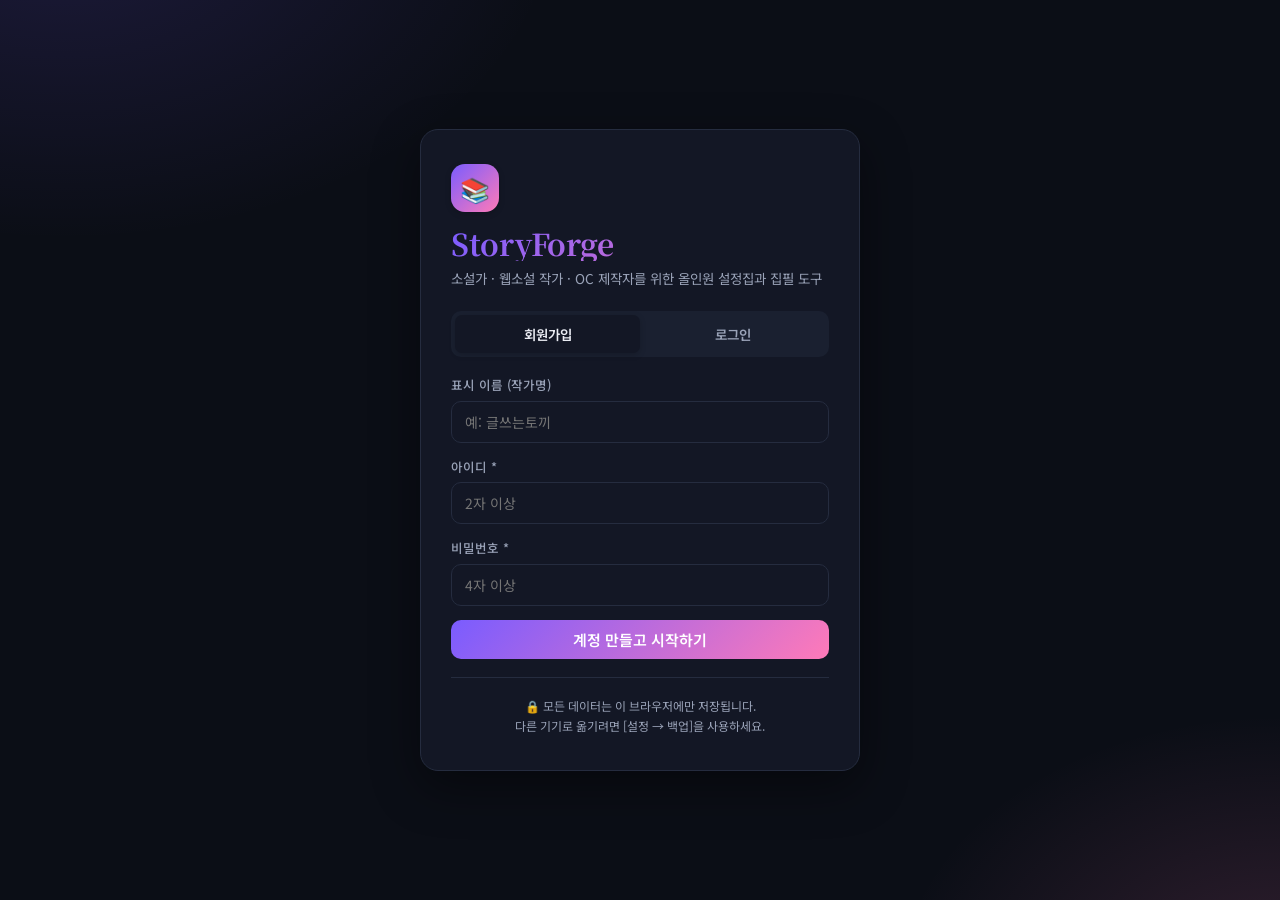
==== commit 0afef08d: "Add files via upload" ====
--- a/index.html
+++ b/index.html
@@ -3,234 +3,340 @@
 <head>
 <meta charset="utf-8">
 <title>StoryForge — 창작자를 위한 설정집</title>
-<meta name="viewport" content="width=device-width,initial-scale=1">
+<meta name="viewport" content="width=device-width,initial-scale=1,viewport-fit=cover">
+<meta name="theme-color" content="#7a5cff">
+<meta name="description" content="소설가, 웹소설 작가, OC 제작자를 위한 올인원 설정집 + 집필 도구">
 <link rel="preconnect" href="https://fonts.googleapis.com">
 <link rel="preconnect" href="https://fonts.gstatic.com" crossorigin>
-<link href="https://fonts.googleapis.com/css2?family=Noto+Sans+KR:wght@300;400;500;700&family=Noto+Serif+KR:wght@400;700&family=JetBrains+Mono:wght@400;600&family=Gowun+Dodum&family=Gowun+Batang:wght@400;700&family=Gaegu&family=Nanum+Pen+Script&family=Nanum+Myeongjo:wght@400;700;800&family=Black+Han+Sans&family=Single+Day&family=Hi+Melody&family=East+Sea+Dokdo&display=swap" rel="stylesheet">
+<link href="https://fonts.googleapis.com/css2?family=Noto+Sans+KR:wght@300;400;500;600;700;900&family=Noto+Serif+KR:wght@400;600;700;900&family=JetBrains+Mono:wght@400;600&family=Gowun+Dodum&family=Gowun+Batang:wght@400;700&family=Gaegu&family=Nanum+Pen+Script&family=Nanum+Myeongjo:wght@400;700;800&family=Black+Han+Sans&family=Single+Day&family=Hi+Melody&family=East+Sea+Dokdo&family=IBM+Plex+Sans+KR:wght@400;500;700&display=swap" rel="stylesheet">
 <style>
 :root{
-  --bg:#0f1115; --bg-elev:#161a22; --bg-soft:#1d222c; --border:#2a2f3a;
-  --text:#e6e8ee; --text-dim:#9aa3b2;
-  --primary:#7c5cff; --primary-hover:#6a48f5; --accent:#ff7ab8;
+  --bg:#0b0e16; --bg-elev:#131725; --bg-soft:#1a2030; --bg-hover:#212a3d; --bg-glass:rgba(19,23,37,.7);
+  --border:#252c3f; --border-strong:#33405e;
+  --text:#eaecf3; --text-dim:#9aa3b8; --text-faint:#5e6884;
+  --primary:#7a5cff; --primary-hover:#6747ee; --primary-soft:rgba(122,92,255,.16);
+  --accent:#ff7ab8; --accent-soft:rgba(255,122,184,.16);
   --success:#3ddc97; --warn:#ffb454; --danger:#ff5c7a;
-  --radius:12px; --radius-sm:8px; --shadow:0 8px 24px rgba(0,0,0,.3);
-  --font-base:'Noto Sans KR', system-ui, -apple-system, 'Apple SD Gothic Neo', 'Malgun Gothic', sans-serif;
+  --grad:linear-gradient(135deg,#7a5cff 0%,#ff7ab8 100%);
+  --grad-soft:linear-gradient(135deg,rgba(122,92,255,.18) 0%,rgba(255,122,184,.18) 100%);
+  --radius:14px; --radius-sm:10px; --radius-xs:6px;
+  --shadow-sm:0 2px 6px rgba(0,0,0,.18);
+  --shadow:0 8px 24px rgba(0,0,0,.28);
+  --shadow-lg:0 16px 48px rgba(0,0,0,.42);
+  --font-base:'Noto Sans KR','IBM Plex Sans KR', system-ui, -apple-system, 'Apple SD Gothic Neo', 'Malgun Gothic', sans-serif;
+  --font-display:'Noto Serif KR', 'Nanum Myeongjo', serif;
   --font-mono:'JetBrains Mono', ui-monospace, Menlo, monospace;
   --font-write:'Noto Serif KR', 'Nanum Myeongjo', serif;
-  --line:1.6;
+  --line:1.65; --side-w:264px;
 }
-[data-theme="light"]{--bg:#f7f8fb;--bg-elev:#fff;--bg-soft:#eef0f5;--border:#dfe3eb;--text:#1a1d24;--text-dim:#5b6373;--shadow:0 8px 24px rgba(20,20,40,.08);--primary:#7c5cff;--primary-hover:#6a48f5;}
-[data-theme="sepia"]{--bg:#f3ecd8;--bg-elev:#fbf6e6;--bg-soft:#ebe2c6;--border:#d6c89c;--text:#3a2e1f;--text-dim:#7a6a4d;--primary:#a05a2c;--primary-hover:#844214;--accent:#c97e3a;--shadow:0 8px 24px rgba(80,60,20,.12);}
-[data-theme="midnight"]{--bg:#0a0e1f;--bg-elev:#121730;--bg-soft:#1b2244;--border:#2a3158;--text:#e7ecff;--text-dim:#8a93b8;--primary:#5cc8ff;--primary-hover:#3ab2f5;--accent:#9c7bff;}
-[data-theme="forest"]{--bg:#0f1a14;--bg-elev:#16241c;--bg-soft:#1f3327;--border:#2c4536;--text:#e6efe7;--text-dim:#9bb39f;--primary:#5cc88e;--primary-hover:#3fa872;--accent:#e0b54a;}
-[data-theme="rose"]{--bg:#1c0e16;--bg-elev:#26131e;--bg-soft:#3a1c2c;--border:#522538;--text:#fce6ef;--text-dim:#bd8aa0;--primary:#ff6b9c;--primary-hover:#e94d83;--accent:#ffb454;}
-[data-theme="ocean"]{--bg:#08161c;--bg-elev:#0f2129;--bg-soft:#172f3a;--border:#234450;--text:#e0f3f9;--text-dim:#7fa7b3;--primary:#27c2c2;--primary-hover:#15a3a3;--accent:#ffae5c;}
-[data-theme="paper"]{--bg:#fdfaf3;--bg-elev:#ffffff;--bg-soft:#f3eedf;--border:#e2dac4;--text:#22201b;--text-dim:#6f6852;--primary:#5b3a29;--primary-hover:#3f281a;--accent:#a86f3c;--shadow:0 8px 24px rgba(60,40,20,.08);}
-[data-theme="lavender"]{--bg:#f5f1fb;--bg-elev:#ffffff;--bg-soft:#ebe3f6;--border:#dccff0;--text:#241733;--text-dim:#6f5e88;--primary:#7c5cff;--primary-hover:#5d3df0;--accent:#ff7ab8;--shadow:0 8px 24px rgba(80,40,160,.10);}
-
-*{box-sizing:border-box}
+[data-theme="light"]{--bg:#f6f8fc;--bg-elev:#fff;--bg-soft:#eef1f7;--bg-hover:#e3e8f1;--bg-glass:rgba(255,255,255,.78);--border:#e0e5ee;--border-strong:#cbd2dd;--text:#1a1d28;--text-dim:#5b6373;--text-faint:#9098a8;--shadow-sm:0 2px 6px rgba(20,20,40,.06);--shadow:0 8px 24px rgba(20,20,40,.10);--shadow-lg:0 16px 48px rgba(20,20,40,.16);}
+[data-theme="sepia"]{--bg:#f4ecd6;--bg-elev:#fcf7e6;--bg-soft:#ece1c1;--bg-hover:#e1d5af;--bg-glass:rgba(252,247,230,.85);--border:#d6c89c;--border-strong:#b8a874;--text:#3a2e1f;--text-dim:#7a6a4d;--text-faint:#9c8d6e;--primary:#a05a2c;--primary-hover:#844214;--primary-soft:rgba(160,90,44,.14);--accent:#c97e3a;--accent-soft:rgba(201,126,58,.14);--shadow:0 8px 24px rgba(80,60,20,.12);--grad:linear-gradient(135deg,#a05a2c,#c97e3a);}
+[data-theme="midnight"]{--bg:#070b1d;--bg-elev:#0e1430;--bg-soft:#162048;--bg-hover:#1f2a5a;--bg-glass:rgba(14,20,48,.78);--border:#26315f;--border-strong:#3a4a82;--text:#e7ecff;--text-dim:#8a93b8;--text-faint:#5d6489;--primary:#5cc8ff;--primary-hover:#3ab2f5;--primary-soft:rgba(92,200,255,.14);--accent:#9c7bff;--accent-soft:rgba(156,123,255,.14);--grad:linear-gradient(135deg,#5cc8ff,#9c7bff);}
+[data-theme="forest"]{--bg:#0c1612;--bg-elev:#13231a;--bg-soft:#1b3024;--bg-hover:#234131;--bg-glass:rgba(19,35,26,.78);--border:#2a4434;--border-strong:#3e6650;--text:#e6efe7;--text-dim:#9bb39f;--text-faint:#6f8275;--primary:#5cc88e;--primary-hover:#3fa872;--primary-soft:rgba(92,200,142,.14);--accent:#e0b54a;--accent-soft:rgba(224,181,74,.14);--grad:linear-gradient(135deg,#5cc88e,#e0b54a);}
+[data-theme="rose"]{--bg:#1a0c14;--bg-elev:#23121c;--bg-soft:#371a2a;--bg-hover:#4d2238;--bg-glass:rgba(35,18,28,.78);--border:#4f2538;--border-strong:#723652;--text:#fce6ef;--text-dim:#bd8aa0;--text-faint:#876275;--primary:#ff6b9c;--primary-hover:#e94d83;--primary-soft:rgba(255,107,156,.14);--accent:#ffb454;--accent-soft:rgba(255,180,84,.14);--grad:linear-gradient(135deg,#ff6b9c,#ffb454);}
+[data-theme="ocean"]{--bg:#06141a;--bg-elev:#0d1f27;--bg-soft:#152d38;--bg-hover:#1f4252;--bg-glass:rgba(13,31,39,.78);--border:#214251;--border-strong:#356477;--text:#e0f3f9;--text-dim:#7fa7b3;--text-faint:#577783;--primary:#27c2c2;--primary-hover:#15a3a3;--primary-soft:rgba(39,194,194,.14);--accent:#ffae5c;--accent-soft:rgba(255,174,92,.14);--grad:linear-gradient(135deg,#27c2c2,#ffae5c);}
+[data-theme="paper"]{--bg:#fdfaf3;--bg-elev:#fff;--bg-soft:#f3eedf;--bg-hover:#ebe4cf;--bg-glass:rgba(255,255,255,.85);--border:#e2dac4;--border-strong:#c8bea0;--text:#22201b;--text-dim:#6f6852;--text-faint:#9c9676;--primary:#5b3a29;--primary-hover:#3f281a;--primary-soft:rgba(91,58,41,.10);--accent:#a86f3c;--accent-soft:rgba(168,111,60,.10);--shadow:0 8px 24px rgba(60,40,20,.08);--grad:linear-gradient(135deg,#5b3a29,#a86f3c);}
+[data-theme="lavender"]{--bg:#f5f1fb;--bg-elev:#fff;--bg-soft:#ebe3f6;--bg-hover:#dbcef0;--bg-glass:rgba(255,255,255,.85);--border:#dccff0;--border-strong:#b9a4dd;--text:#241733;--text-dim:#6f5e88;--text-faint:#9285a8;--primary:#7c5cff;--primary-hover:#5d3df0;--primary-soft:rgba(124,92,255,.12);--accent:#ff7ab8;--accent-soft:rgba(255,122,184,.12);--shadow:0 8px 24px rgba(80,40,160,.10);}
+[data-theme="mint"]{--bg:#eef9f4;--bg-elev:#fff;--bg-soft:#dcf2e8;--bg-hover:#c6e8d7;--bg-glass:rgba(255,255,255,.85);--border:#bfe3d3;--border-strong:#94caaf;--text:#0f3325;--text-dim:#4d735f;--text-faint:#7a937f;--primary:#1ea674;--primary-hover:#15814f;--primary-soft:rgba(30,166,116,.12);--accent:#ff8a4c;--accent-soft:rgba(255,138,76,.12);--grad:linear-gradient(135deg,#1ea674,#ff8a4c);}
+[data-theme="cyberpunk"]{--bg:#06031a;--bg-elev:#100a30;--bg-soft:#1c1448;--bg-hover:#2c1f6a;--bg-glass:rgba(16,10,48,.78);--border:#3b2a78;--border-strong:#5a3fbf;--text:#e8e0ff;--text-dim:#a99dd2;--text-faint:#766abc;--primary:#ff2ad1;--primary-hover:#e019b8;--primary-soft:rgba(255,42,209,.14);--accent:#3df0ff;--accent-soft:rgba(61,240,255,.14);--grad:linear-gradient(135deg,#ff2ad1,#3df0ff);}
+
+*,*::before,*::after{box-sizing:border-box}
 html,body{margin:0;padding:0}
-body{background:var(--bg);color:var(--text);font-family:var(--font-base);font-size:15px;line-height:var(--line);min-height:100vh;-webkit-font-smoothing:antialiased;transition:background .25s, color .25s}
-a{color:var(--primary);text-decoration:none}a:hover{text-decoration:underline}
-img{max-width:100%}
+html{scroll-behavior:smooth;-webkit-text-size-adjust:100%}
+body{background:var(--bg);color:var(--text);font-family:var(--font-base);font-size:15px;line-height:var(--line);min-height:100vh;-webkit-font-smoothing:antialiased;text-rendering:optimizeLegibility;transition:background .35s ease,color .35s ease;overflow-x:hidden}
+a{color:var(--primary);text-decoration:none;transition:color .15s}
+a:hover{color:var(--primary-hover);text-decoration:underline;text-decoration-thickness:1px;text-underline-offset:3px}
+img,svg,video{max-width:100%;display:block}
 hr{border:none;border-top:1px solid var(--border);margin:20px 0}
 ::selection{background:var(--primary);color:#fff}
-
-.app{display:grid;grid-template-columns:260px 1fr;min-height:100vh}
-.sidebar{background:var(--bg-elev);border-right:1px solid var(--border);padding:20px 16px;position:sticky;top:0;align-self:start;height:100vh;overflow-y:auto;transition:transform .2s, background .25s, border-color .25s}
-.sidebar h2{margin:0 0 4px;font-size:18px;display:flex;align-items:center;gap:8px}
-.sidebar .who{font-size:12px;color:var(--text-dim);margin:0 4px 14px}
-.sidebar nav a{display:flex;align-items:center;gap:10px;padding:10px 12px;border-radius:var(--radius-sm);color:var(--text);text-decoration:none;margin-bottom:3px;font-size:14px;cursor:pointer;transition:background .15s,color .15s,transform .05s}
+::-webkit-scrollbar{width:10px;height:10px}
+::-webkit-scrollbar-thumb{background:var(--border-strong);border-radius:8px;border:2px solid var(--bg)}
+::-webkit-scrollbar-thumb:hover{background:var(--text-faint)}
+::-webkit-scrollbar-track{background:transparent}
+
+h1,h2,h3,h4{font-family:var(--font-display);font-weight:700;letter-spacing:-.01em;line-height:1.25;margin:0}
+h1{font-size:clamp(22px,3vw,30px)} h2{font-size:20px} h3{font-size:17px} h4{font-size:15px}
+
+.app{display:grid;grid-template-columns:var(--side-w) 1fr;min-height:100vh}
+.sidebar{background:var(--bg-elev);border-right:1px solid var(--border);padding:18px 14px 100px;position:sticky;top:0;align-self:start;height:100vh;overflow-y:auto;transition:transform .25s cubic-bezier(.4,0,.2,1),background .35s,border-color .35s;z-index:20}
+.brand{display:flex;align-items:center;gap:10px;padding:6px 8px 14px;font-family:var(--font-display);font-weight:900;font-size:20px;letter-spacing:-.02em}
+.brand-logo{width:32px;height:32px;border-radius:9px;background:var(--grad);display:grid;place-items:center;font-size:18px;box-shadow:var(--shadow-sm)}
+.brand-name{background:var(--grad);-webkit-background-clip:text;background-clip:text;color:transparent}
+.who{font-size:11.5px;color:var(--text-dim);padding:0 8px 12px;display:flex;align-items:center;gap:6px}
+.who-dot{width:7px;height:7px;border-radius:50%;background:var(--success);box-shadow:0 0 0 3px color-mix(in srgb,var(--success) 25%, transparent)}
+.sidebar nav a{display:flex;align-items:center;gap:10px;padding:9px 11px;border-radius:var(--radius-sm);color:var(--text);text-decoration:none;margin-bottom:2px;font-size:13.5px;cursor:pointer;transition:background .12s,color .12s,transform .08s,box-shadow .12s;font-weight:500}
 .sidebar nav a:hover{background:var(--bg-soft);text-decoration:none;transform:translateX(2px)}
-.sidebar nav a.active{background:var(--primary);color:#fff}
-.sidebar .sb-section{font-size:11px;text-transform:uppercase;letter-spacing:.08em;color:var(--text-dim);margin:18px 12px 6px}
-.main{padding:28px 32px;min-width:0;animation:fadeIn .25s}
-@keyframes fadeIn{from{opacity:0;transform:translateY(4px)}to{opacity:1;transform:none}}
-
-.topbar{display:flex;align-items:center;justify-content:space-between;margin-bottom:24px;gap:16px;flex-wrap:wrap}
-.topbar h1{margin:0;font-size:24px}
+.sidebar nav a.active{background:var(--primary-soft);color:var(--primary);box-shadow:inset 3px 0 0 var(--primary)}
+.sidebar nav a .ic{font-size:15px;width:20px;display:inline-flex;justify-content:center}
+.sb-section{font-size:10.5px;text-transform:uppercase;letter-spacing:.1em;color:var(--text-faint);margin:16px 12px 6px;font-weight:700}
+
+.main{padding:26px clamp(18px,3.4vw,40px) 90px;min-width:0;animation:fade .25s ease}
+@keyframes fade{from{opacity:0;transform:translateY(6px)}to{opacity:1;transform:none}}
+.menu-btn{display:none;background:var(--bg-elev);border:1px solid var(--border);border-radius:var(--radius-sm);padding:8px 12px;cursor:pointer;color:var(--text);margin-bottom:14px;font-size:18px;font-family:inherit}
+.topbar{display:flex;align-items:flex-end;justify-content:space-between;margin-bottom:24px;gap:14px;flex-wrap:wrap}
+.topbar .ttl{display:flex;align-items:center;gap:14px;flex-wrap:wrap}
 .topbar .actions{display:flex;gap:8px;flex-wrap:wrap;align-items:center}
-.menu-btn{display:none;background:var(--bg-elev);border:1px solid var(--border);border-radius:var(--radius-sm);padding:6px 10px;cursor:pointer;color:var(--text);margin-bottom:14px;font-size:18px}
-.kbd{display:inline-block;font-family:var(--font-mono);font-size:11px;padding:1px 6px;border:1px solid var(--border);border-bottom-width:2px;border-radius:4px;background:var(--bg-soft);color:var(--text-dim)}
-
-.btn{background:var(--primary);color:#fff;border:none;padding:9px 16px;border-radius:var(--radius-sm);cursor:pointer;font-weight:500;font-size:14px;font-family:inherit;transition:background .15s,transform .05s,opacity .15s,box-shadow .15s;text-decoration:none;display:inline-flex;align-items:center;justify-content:center;gap:6px;line-height:1}
-.btn:hover{background:var(--primary-hover);text-decoration:none;box-shadow:0 4px 12px rgba(0,0,0,.15)}
-.btn:active{transform:scale(.97)}
-.btn:disabled{opacity:.55;cursor:not-allowed}
+.kbd{display:inline-block;font-family:var(--font-mono);font-size:11px;padding:1px 6px;border:1px solid var(--border);border-bottom-width:2px;border-radius:5px;background:var(--bg-soft);color:var(--text-dim)}
+.crumb{font-size:13px;color:var(--text-dim);margin-bottom:6px;display:flex;gap:6px;align-items:center;flex-wrap:wrap}
+.crumb a{color:var(--text-dim);cursor:pointer}
+.crumb a:hover{color:var(--text)}
+
+.btn{background:var(--primary);color:#fff;border:none;padding:9px 16px;border-radius:var(--radius-sm);cursor:pointer;font-weight:600;font-size:13.5px;font-family:inherit;transition:background .15s,transform .06s,opacity .15s,box-shadow .2s,border-color .15s;text-decoration:none;display:inline-flex;align-items:center;justify-content:center;gap:6px;line-height:1;white-space:nowrap}
+.btn:hover{background:var(--primary-hover);text-decoration:none;box-shadow:0 6px 16px color-mix(in srgb,var(--primary) 35%, transparent);transform:translateY(-1px)}
+.btn:active{transform:translateY(0) scale(.98)}
+.btn:disabled{opacity:.55;cursor:not-allowed;transform:none}
 .btn.ghost{background:transparent;color:var(--text);border:1px solid var(--border)}
-.btn.ghost:hover{background:var(--bg-soft);box-shadow:none}
+.btn.ghost:hover{background:var(--bg-soft);box-shadow:none;border-color:var(--border-strong)}
 .btn.danger{background:var(--danger)}
+.btn.danger:hover{background:#e54866;box-shadow:0 6px 16px rgba(255,92,122,.35)}
 .btn.success{background:var(--success);color:#04241a}
-.btn.sm{padding:6px 10px;font-size:13px}
+.btn.warn{background:var(--warn);color:#3a2400}
+.btn.sm{padding:6px 12px;font-size:12.5px;font-weight:500}
+.btn.lg{padding:12px 22px;font-size:15px}
 .btn.block{width:100%}
-.btn.icon{padding:8px;min-width:36px}
-
-input,textarea,select{width:100%;background:var(--bg-elev);color:var(--text);border:1px solid var(--border);border-radius:var(--radius-sm);padding:10px 12px;font-family:inherit;font-size:14px;transition:border-color .15s, box-shadow .15s, background .25s, color .25s}
-input[type="color"]{padding:4px;height:40px;cursor:pointer}
-input[type="file"]{padding:6px;cursor:pointer}
-input:focus,textarea:focus,select:focus{outline:none;border-color:var(--primary);box-shadow:0 0 0 3px color-mix(in srgb, var(--primary) 25%, transparent)}
-textarea{resize:vertical;min-height:90px;line-height:1.6}
-label{display:block;font-size:13px;color:var(--text-dim);margin-bottom:4px}
+.btn.icon{padding:8px;min-width:36px;font-size:15px}
+.btn.grad{background:var(--grad)}
+.btn.grad:hover{filter:brightness(1.1);box-shadow:0 8px 20px color-mix(in srgb,var(--primary) 40%, transparent)}
+
+input,textarea,select{width:100%;background:var(--bg-elev);color:var(--text);border:1px solid var(--border);border-radius:var(--radius-sm);padding:10px 13px;font-family:inherit;font-size:14px;transition:border-color .15s, box-shadow .15s, background .35s, color .35s;-webkit-appearance:none;appearance:none}
+select{background-image:linear-gradient(45deg,transparent 50%,currentColor 50%),linear-gradient(135deg,currentColor 50%,transparent 50%);background-position:calc(100% - 18px) center,calc(100% - 13px) center;background-size:5px 5px,5px 5px;background-repeat:no-repeat;padding-right:36px;cursor:pointer}
+input[type="color"]{padding:4px;height:42px;cursor:pointer;background:none}
+input[type="file"]{padding:7px;cursor:pointer}
+input[type="checkbox"],input[type="radio"]{width:auto;cursor:pointer;accent-color:var(--primary)}
+input:focus,textarea:focus,select:focus{outline:none;border-color:var(--primary);box-shadow:0 0 0 3px color-mix(in srgb, var(--primary) 22%, transparent)}
+input:disabled,textarea:disabled{opacity:.6;cursor:not-allowed}
+textarea{resize:vertical;min-height:90px;line-height:1.65}
+label{display:block;font-size:12.5px;color:var(--text-dim);margin-bottom:5px;font-weight:500}
 .field{margin-bottom:14px}
 .row{display:grid;grid-template-columns:1fr 1fr;gap:14px}
 .row3{display:grid;grid-template-columns:1fr 1fr 1fr;gap:14px}
-@media (max-width:700px){.row,.row3{grid-template-columns:1fr}}
-
-.card{background:var(--bg-elev);border:1px solid var(--border);border-radius:var(--radius);padding:20px;margin-bottom:16px;transition:background .25s, border-color .25s}
-.card h3{margin:0 0 12px;font-size:16px}
-.grid{display:grid;gap:16px;grid-template-columns:repeat(auto-fill,minmax(220px,1fr))}
-.grid.compact{grid-template-columns:repeat(auto-fill,minmax(180px,1fr));gap:12px}
-
-.thumb-card{background:var(--bg-elev);border:1px solid var(--border);border-radius:var(--radius);overflow:hidden;cursor:pointer;transition:transform .15s,border-color .15s,box-shadow .15s}
-.thumb-card:hover{transform:translateY(-2px);border-color:var(--primary);box-shadow:var(--shadow)}
-.thumb-card .avatar{width:100%;aspect-ratio:1/1;background:var(--bg-soft) center/cover no-repeat;display:flex;align-items:center;justify-content:center;font-size:36px;color:var(--text-dim)}
-.thumb-card .info{padding:12px 14px}
-.thumb-card .info h4{margin:0 0 4px;font-size:15px}
+.row4{display:grid;grid-template-columns:repeat(4,1fr);gap:14px}
+@media (max-width:760px){.row,.row3,.row4{grid-template-columns:1fr}}
+
+.card{background:var(--bg-elev);border:1px solid var(--border);border-radius:var(--radius);padding:20px;margin-bottom:16px;transition:background .35s, border-color .35s, box-shadow .2s, transform .15s}
+.card.hover:hover{border-color:var(--border-strong);box-shadow:var(--shadow-sm)}
+.card-h{display:flex;justify-content:space-between;align-items:center;margin-bottom:14px;gap:8px;flex-wrap:wrap}
+.card-h h3{margin:0}
+.card.gradient{background:var(--grad-soft);border:1px solid var(--border)}
+
+.grid{display:grid;gap:14px;grid-template-columns:repeat(auto-fill,minmax(220px,1fr))}
+.grid.compact{grid-template-columns:repeat(auto-fill,minmax(170px,1fr));gap:12px}
+.grid.wide{grid-template-columns:repeat(auto-fill,minmax(280px,1fr))}
+
+.thumb-card{background:var(--bg-elev);border:1px solid var(--border);border-radius:var(--radius);overflow:hidden;cursor:pointer;transition:transform .18s cubic-bezier(.4,0,.2,1),border-color .15s,box-shadow .2s;display:flex;flex-direction:column}
+.thumb-card:hover{transform:translateY(-3px);border-color:var(--primary);box-shadow:var(--shadow)}
+.thumb-card .avatar{width:100%;aspect-ratio:1/1;background:var(--bg-soft) center/cover no-repeat;display:flex;align-items:center;justify-content:center;font-size:42px;color:var(--text-faint);position:relative}
+.thumb-card .avatar::after{content:'';position:absolute;inset:0;background:linear-gradient(180deg,transparent 60%,rgba(0,0,0,.18))}
+.thumb-card .info{padding:12px 14px;flex:1;display:flex;flex-direction:column}
+.thumb-card .info h4{margin:0 0 4px;font-size:14.5px;font-family:var(--font-base);font-weight:600}
 .thumb-card .info .role{font-size:12px;color:var(--text-dim)}
-.thumb-card .info .tags{margin-top:6px;display:flex;flex-wrap:wrap;gap:4px}
-
-.tag{background:var(--bg-soft);color:var(--text);border:1px solid var(--border);border-radius:999px;padding:2px 10px;font-size:11px;display:inline-flex;align-items:center;gap:4px}
-.tag.primary{background:var(--primary);color:#fff;border-color:transparent}
-.tag.accent{background:var(--accent);color:#fff;border-color:transparent}
-.tag.success{background:var(--success);color:#04241a;border-color:transparent}
-.tag.warn{background:var(--warn);color:#3a2400;border-color:transparent}
+.thumb-card .info .tags{margin-top:8px;display:flex;flex-wrap:wrap;gap:4px}
+
+.tag{background:var(--bg-soft);color:var(--text);border:1px solid var(--border);border-radius:999px;padding:2px 9px;font-size:11px;display:inline-flex;align-items:center;gap:4px;font-weight:500}
+.tag.primary{background:var(--primary-soft);color:var(--primary);border-color:transparent}
+.tag.accent{background:var(--accent-soft);color:var(--accent);border-color:transparent}
+.tag.success{background:color-mix(in srgb,var(--success) 18%, transparent);color:var(--success);border-color:transparent}
+.tag.warn{background:color-mix(in srgb,var(--warn) 18%, transparent);color:var(--warn);border-color:transparent}
+.tag.danger{background:color-mix(in srgb,var(--danger) 18%, transparent);color:var(--danger);border-color:transparent}
 .tag .x{cursor:pointer;opacity:.7}
 .tag .x:hover{opacity:1}
 
-.auth-wrap{min-height:100vh;display:grid;place-items:center;background:radial-gradient(1000px 600px at -10% -10%, color-mix(in srgb, var(--primary) 22%, transparent), transparent 60%),radial-gradient(800px 500px at 110% 110%, color-mix(in srgb, var(--accent) 22%, transparent), transparent 60%),var(--bg);padding:24px}
-.auth-card{width:100%;max-width:430px;background:var(--bg-elev);border:1px solid var(--border);border-radius:var(--radius);padding:32px;box-shadow:var(--shadow)}
-.auth-card h1{margin:0 0 6px;font-size:30px;line-height:1.2;background:linear-gradient(90deg,var(--primary),var(--accent));-webkit-background-clip:text;background-clip:text;color:transparent}
-.auth-card .sub{color:var(--text-dim);margin:0 0 20px;font-size:14px}
+.pill{display:inline-block;padding:3px 10px;border-radius:999px;font-size:11.5px;background:var(--bg-soft);color:var(--text-dim);border:1px solid var(--border);font-weight:500}
+.pill.primary{background:var(--primary-soft);color:var(--primary);border-color:transparent}
+.muted{color:var(--text-dim);font-size:13px}
+.flex{display:flex;gap:8px;align-items:center}
+.flex.between{justify-content:space-between}
+.flex.col{flex-direction:column;align-items:stretch}
+.flex.wrap{flex-wrap:wrap}
+.spacer{flex:1}
+.right{text-align:right}
+
+.stat{display:flex;flex-direction:column;gap:4px;padding:14px 16px;background:var(--bg-soft);border-radius:var(--radius-sm);border:1px solid var(--border);min-width:120px}
+.stat .lab{font-size:11.5px;color:var(--text-dim);text-transform:uppercase;letter-spacing:.05em;font-weight:600}
+.stat .val{font-size:22px;font-weight:700;font-family:var(--font-display);color:var(--text)}
+.stat.grad{background:var(--grad-soft);border:none}
+
+.empty{text-align:center;color:var(--text-dim);padding:60px 20px}
+.empty .ic{font-size:54px;margin-bottom:12px;opacity:.7}
+.empty h3{color:var(--text);margin:8px 0 6px}
+.empty p{margin:6px 0;font-size:13.5px}
+.divider{height:1px;background:var(--border);margin:18px 0}
+
+.auth-wrap{min-height:100vh;display:grid;place-items:center;padding:24px;
+  background:radial-gradient(900px 600px at 5% -10%, var(--primary-soft), transparent 55%),
+             radial-gradient(700px 500px at 100% 110%, var(--accent-soft), transparent 55%),
+             var(--bg)}
+.auth-card{width:100%;max-width:440px;background:var(--bg-elev);border:1px solid var(--border);border-radius:18px;padding:34px 30px;box-shadow:var(--shadow-lg)}
+.auth-card .logo{width:48px;height:48px;border-radius:14px;background:var(--grad);display:grid;place-items:center;font-size:24px;margin-bottom:14px;box-shadow:var(--shadow-sm)}
+.auth-card h1{font-size:30px;line-height:1.15;margin:0 0 6px;background:var(--grad);-webkit-background-clip:text;background-clip:text;color:transparent}
+.auth-card .sub{color:var(--text-dim);margin:0 0 22px;font-size:13.5px}
 .tabs{display:flex;background:var(--bg-soft);padding:4px;border-radius:var(--radius-sm);margin-bottom:18px}
-.tabs button{flex:1;background:transparent;border:none;padding:8px;color:var(--text-dim);cursor:pointer;border-radius:6px;font-family:inherit;font-size:14px;font-weight:500;transition:background .15s,color .15s}
-.tabs button.active{background:var(--bg-elev);color:var(--text);box-shadow:var(--shadow)}
-
-.modal-bg{position:fixed;inset:0;background:rgba(0,0,0,.55);display:none;align-items:center;justify-content:center;z-index:1000;padding:20px;backdrop-filter:blur(2px);animation:fadeBg .15s}
+.tabs button{flex:1;background:transparent;border:none;padding:9px;color:var(--text-dim);cursor:pointer;border-radius:7px;font-family:inherit;font-size:13.5px;font-weight:600;transition:background .18s,color .18s}
+.tabs button.active{background:var(--bg-elev);color:var(--text);box-shadow:var(--shadow-sm)}
+
+.modal-bg{position:fixed;inset:0;background:rgba(2,4,12,.62);display:none;align-items:center;justify-content:center;z-index:1000;padding:20px;backdrop-filter:blur(4px);animation:fadeBg .18s}
 @keyframes fadeBg{from{opacity:0}to{opacity:1}}
 .modal-bg.open{display:flex}
-.modal{background:var(--bg-elev);border:1px solid var(--border);border-radius:var(--radius);padding:24px;width:100%;max-width:600px;max-height:90vh;overflow-y:auto;box-shadow:var(--shadow);animation:popIn .18s}
-@keyframes popIn{from{opacity:0;transform:translateY(8px) scale(.98)}to{opacity:1;transform:none}}
+.modal{background:var(--bg-elev);border:1px solid var(--border);border-radius:18px;padding:26px;width:100%;max-width:580px;max-height:88vh;overflow-y:auto;box-shadow:var(--shadow-lg);animation:popIn .22s cubic-bezier(.4,0,.2,1)}
+@keyframes popIn{from{opacity:0;transform:translateY(10px) scale(.97)}to{opacity:1;transform:none}}
 .modal.lg{max-width:820px}
-.modal.xl{max-width:1000px}
-.modal header{display:flex;justify-content:space-between;align-items:center;margin-bottom:14px}
-.modal header h3{margin:0}
-.modal .close{background:none;border:none;color:var(--text-dim);font-size:22px;cursor:pointer;line-height:1}
-
-.toast-wrap{position:fixed;right:20px;bottom:20px;display:flex;flex-direction:column;gap:8px;z-index:2000}
-.toast{background:var(--bg-elev);border:1px solid var(--border);padding:10px 16px;border-radius:var(--radius-sm);box-shadow:var(--shadow);animation:slideIn .25s;min-width:200px}
+.modal.xl{max-width:1040px}
+.modal header{display:flex;justify-content:space-between;align-items:center;margin-bottom:16px;gap:8px}
+.modal header h3{margin:0;font-size:18px}
+.modal .close{background:transparent;border:none;color:var(--text-dim);font-size:22px;cursor:pointer;line-height:1;width:32px;height:32px;border-radius:8px;display:grid;place-items:center;transition:background .15s,color .15s}
+.modal .close:hover{background:var(--bg-soft);color:var(--text)}
+
+.toast-wrap{position:fixed;right:20px;bottom:20px;display:flex;flex-direction:column;gap:8px;z-index:2000;pointer-events:none}
+.toast{background:var(--bg-elev);border:1px solid var(--border);padding:11px 16px;border-radius:var(--radius-sm);box-shadow:var(--shadow);animation:slideIn .25s;min-width:200px;max-width:340px;font-size:13.5px;pointer-events:auto;font-weight:500}
 .toast.success{border-left:4px solid var(--success)}
 .toast.error{border-left:4px solid var(--danger)}
 .toast.warn{border-left:4px solid var(--warn)}
 .toast.info{border-left:4px solid var(--primary)}
 @keyframes slideIn{from{transform:translateX(20px);opacity:0}to{transform:none;opacity:1}}
 
-.empty{text-align:center;color:var(--text-dim);padding:60px 20px}
-.empty h3{color:var(--text);margin:12px 0 6px}
-.divider{height:1px;background:var(--border);margin:16px 0}
-.flex{display:flex;gap:8px;align-items:center}
-.flex.between{justify-content:space-between}
-.flex.col{flex-direction:column;align-items:stretch}
-.spacer{flex:1}
-.muted{color:var(--text-dim);font-size:13px}
-.right{text-align:right}
-.pill{display:inline-block;padding:2px 8px;border-radius:999px;font-size:11px;background:var(--bg-soft);color:var(--text-dim);border:1px solid var(--border)}
-
-.tree-canvas{position:relative;background:radial-gradient(circle, var(--border) 1px, transparent 1px) 0 0/24px 24px, var(--bg-elev);border:1px solid var(--border);border-radius:var(--radius);width:100%;height:600px;overflow:hidden;user-select:none;touch-action:none}
-.tree-svg{position:absolute;inset:0;pointer-events:none;color:var(--text-dim)}
-.node{position:absolute;background:var(--bg-soft);border:2px solid var(--border);border-radius:var(--radius-sm);padding:8px 12px;cursor:grab;user-select:none;min-width:120px;text-align:center;font-size:13px;font-weight:500;color:var(--text);box-shadow:0 2px 6px rgba(0,0,0,.2);transition:border-color .15s,box-shadow .15s}
+.tree-canvas{position:relative;background:radial-gradient(circle, var(--border) 1px, transparent 1px) 0 0/24px 24px, var(--bg-elev);border:1px solid var(--border);border-radius:var(--radius);width:100%;height:min(70vh,640px);overflow:hidden;user-select:none;touch-action:none}
+.tree-svg{position:absolute;inset:0;pointer-events:none;color:var(--text-faint)}
+.node{position:absolute;background:var(--bg-soft);border:2px solid var(--border-strong);border-radius:var(--radius-sm);padding:9px 13px;cursor:grab;user-select:none;min-width:120px;text-align:center;font-size:13px;font-weight:600;color:var(--text);box-shadow:var(--shadow-sm);transition:border-color .15s,box-shadow .15s,transform .1s}
+.node:hover{transform:translateY(-1px)}
 .node.dragging{cursor:grabbing;opacity:.85;z-index:5}
-.node.selected{border-color:var(--primary);box-shadow:0 0 0 3px color-mix(in srgb, var(--primary) 30%, transparent)}
+.node.selected{border-color:var(--primary);box-shadow:0 0 0 3px var(--primary-soft)}
 .node small{display:block;color:var(--text-dim);font-weight:400;font-size:11px;margin-top:2px}
 .node[data-type="가족"]{border-color:#7c5cff}
 .node[data-type="조직"]{border-color:#3ddc97}
 .node[data-type="능력"]{border-color:#ffb454}
 .node[data-type="기타"]{border-color:#7aa1ff}
 
-.preview{background:var(--bg-elev);border:1px solid var(--border);border-radius:var(--radius);padding:18px;overflow-y:auto;word-wrap:break-word}
-.preview h1,.preview h2,.preview h3{margin-top:0}
+.preview{background:var(--bg-elev);border:1px solid var(--border);border-radius:var(--radius);padding:20px;overflow-y:auto;word-wrap:break-word}
+.preview h1,.preview h2,.preview h3{margin-top:14px}
+.preview h1:first-child,.preview h2:first-child,.preview h3:first-child{margin-top:0}
 .preview table{border-collapse:collapse;width:100%;margin:10px 0}
-.preview th,.preview td{border:1px solid var(--border);padding:6px 10px;text-align:left}
-.preview th{background:var(--bg-soft)}
-.preview blockquote{border-left:4px solid var(--primary);margin:8px 0;padding:4px 12px;background:var(--bg-soft)}
-.preview pre{background:var(--bg-soft);padding:12px;border-radius:var(--radius-sm);overflow-x:auto}
+.preview th,.preview td{border:1px solid var(--border);padding:7px 10px;text-align:left}
+.preview th{background:var(--bg-soft);font-weight:700}
+.preview blockquote{border-left:4px solid var(--primary);margin:10px 0;padding:6px 14px;background:var(--bg-soft);border-radius:0 var(--radius-sm) var(--radius-sm) 0}
+.preview pre{background:var(--bg-soft);padding:13px;border-radius:var(--radius-sm);overflow-x:auto}
 .preview code{font-family:var(--font-mono);font-size:13px}
 .preview iframe{width:100%;max-width:100%;min-height:280px;border:1px solid var(--border);border-radius:var(--radius-sm)}
 .preview img{border-radius:var(--radius-sm)}
 
 .editor-grid{display:grid;grid-template-columns:1fr 1fr;gap:16px;height:70vh}
-@media (max-width:900px){.editor-grid{grid-template-columns:1fr;height:auto}.editor-grid textarea{min-height:320px}}
-.editor-grid textarea{height:100%;font-family:var(--font-mono);font-size:13px}
-
-.timeline{position:relative;padding-left:30px}
-.timeline::before{content:'';position:absolute;left:9px;top:0;bottom:0;width:2px;background:var(--border)}
-.tl-item{position:relative;margin-bottom:18px;cursor:pointer}
-.tl-item::before{content:'';position:absolute;left:-25px;top:6px;width:12px;height:12px;border-radius:50%;background:var(--primary);border:3px solid var(--bg)}
-.tl-item .when{font-size:12px;color:var(--text-dim)}
-.tl-item h4{margin:2px 0 4px}
+@media (max-width:920px){.editor-grid{grid-template-columns:1fr;height:auto}.editor-grid textarea{min-height:340px}}
+.editor-grid textarea{height:100%;font-family:var(--font-mono);font-size:13.5px}
+.toolbar{display:flex;gap:6px;flex-wrap:wrap;align-items:center;padding:8px;background:var(--bg-elev);border:1px solid var(--border);border-radius:var(--radius-sm);margin-bottom:10px}
+
+.timeline{position:relative;padding-left:32px}
+.timeline::before{content:'';position:absolute;left:9px;top:6px;bottom:6px;width:2px;background:linear-gradient(180deg,var(--primary),var(--accent))}
+.tl-item{position:relative;margin-bottom:18px;cursor:pointer;padding:10px 14px;border-radius:var(--radius-sm);transition:background .15s}
+.tl-item:hover{background:var(--bg-soft)}
+.tl-item::before{content:'';position:absolute;left:-27px;top:14px;width:14px;height:14px;border-radius:50%;background:var(--primary);border:3px solid var(--bg);box-shadow:0 0 0 2px var(--primary)}
+.tl-item .when{font-size:12px;color:var(--text-dim);font-weight:600}
+.tl-item h4{margin:2px 0 4px;font-size:15px}
 
 /* Manuscript */
-.ms-grid{display:grid;grid-template-columns:280px 1fr;gap:16px;min-height:calc(100vh - 160px)}
-.ms-list{background:var(--bg-elev);border:1px solid var(--border);border-radius:var(--radius);padding:12px;overflow-y:auto;max-height:calc(100vh - 160px)}
-.ms-list .chap{padding:10px 12px;border-radius:var(--radius-sm);cursor:pointer;border:1px solid transparent;margin-bottom:4px;transition:background .15s,border-color .15s}
+.ms-grid{display:grid;grid-template-columns:300px 1fr;gap:16px;min-height:calc(100vh - 170px)}
+.ms-list{background:var(--bg-elev);border:1px solid var(--border);border-radius:var(--radius);padding:12px;overflow-y:auto;max-height:calc(100vh - 170px)}
+.ms-list .chap{padding:11px 12px;border-radius:var(--radius-sm);cursor:pointer;border:1px solid transparent;margin-bottom:4px;transition:background .15s,border-color .15s}
 .ms-list .chap:hover{background:var(--bg-soft)}
-.ms-list .chap.active{background:var(--bg-soft);border-color:var(--primary)}
-.ms-list .chap .ttl{font-size:14px;font-weight:500;display:flex;justify-content:space-between;align-items:center;gap:6px}
-.ms-list .chap .meta{font-size:11px;color:var(--text-dim);margin-top:3px;display:flex;gap:8px;align-items:center}
+.ms-list .chap.active{background:var(--primary-soft);border-color:var(--primary)}
+.ms-list .chap .ttl{font-size:14px;font-weight:600;display:flex;justify-content:space-between;align-items:center;gap:6px}
+.ms-list .chap .meta{font-size:11px;color:var(--text-dim);margin-top:4px;display:flex;gap:8px;align-items:center}
 .ms-list .chap-actions{display:flex;gap:4px;margin-top:6px;opacity:0;transition:opacity .15s}
 .ms-list .chap:hover .chap-actions,.ms-list .chap.active .chap-actions{opacity:1}
-.ms-list .chap-actions button{flex:1;font-size:11px;padding:3px;background:transparent;color:var(--text-dim);border:1px solid var(--border);border-radius:4px;cursor:pointer}
+.ms-list .chap-actions button{flex:1;font-size:11px;padding:4px;background:transparent;color:var(--text-dim);border:1px solid var(--border);border-radius:5px;cursor:pointer;font-family:inherit}
 .ms-list .chap-actions button:hover{background:var(--bg);color:var(--text)}
 .ms-pane{display:flex;flex-direction:column;gap:10px;min-width:0}
-.ms-meta{display:grid;grid-template-columns:1fr auto auto auto;gap:8px;align-items:center}
-.ms-write{flex:1;background:var(--bg-elev);border:1px solid var(--border);border-radius:var(--radius);padding:18px;display:flex;flex-direction:column;gap:8px;min-height:520px}
-.ms-write textarea{flex:1;min-height:480px;font-family:var(--font-write);font-size:16px;line-height:1.85;border:none;background:transparent;padding:6px 4px;resize:none}
+.ms-meta{display:grid;grid-template-columns:1fr auto auto auto auto;gap:8px;align-items:center}
+@media (max-width:600px){.ms-meta{grid-template-columns:1fr auto}}
+.ms-write{flex:1;background:var(--bg-elev);border:1px solid var(--border);border-radius:var(--radius);padding:20px;display:flex;flex-direction:column;gap:8px;min-height:520px}
+.ms-write textarea{flex:1;min-height:480px;font-family:var(--font-write);font-size:16px;line-height:1.9;border:none;background:transparent;padding:6px 4px;resize:none}
 .ms-write textarea:focus{box-shadow:none}
-.ms-stats{display:flex;gap:14px;font-size:12px;color:var(--text-dim);flex-wrap:wrap;border-top:1px dashed var(--border);padding-top:8px}
-.ms-stats b{color:var(--text)}
-.ms-status{display:inline-flex;align-items:center;gap:6px}
+.ms-stats{display:flex;gap:14px;font-size:12px;color:var(--text-dim);flex-wrap:wrap;border-top:1px dashed var(--border);padding-top:9px;justify-content:space-between}
+.ms-stats b{color:var(--text);font-weight:600}
+.ms-status{display:inline-flex;align-items:center;gap:6px;font-weight:500}
 .status-draft{color:var(--text-dim)}
 .status-editing{color:var(--warn)}
 .status-done{color:var(--success)}
-@media (max-width:900px){.ms-grid{grid-template-columns:1fr}.ms-list{max-height:240px}}
+@media (max-width:920px){.ms-grid{grid-template-columns:1fr}.ms-list{max-height:240px}}
 
 /* Focus mode */
-body.focus .sidebar,body.focus .menu-btn,body.focus .topbar{display:none !important}
+body.focus .sidebar,body.focus .menu-btn,body.focus .topbar,body.focus .crumb,body.focus .mob-nav{display:none !important}
 body.focus .app{grid-template-columns:1fr}
-body.focus .main{padding:40px max(20px, calc((100vw - 760px)/2));max-width:none}
+body.focus .main{padding:48px max(20px,calc((100vw - 780px)/2))}
 body.focus .ms-grid{grid-template-columns:1fr;min-height:calc(100vh - 80px)}
 body.focus .ms-list{display:none}
+body.focus .ms-write{border:none;background:transparent}
 body.focus .ms-write textarea{font-size:18px;line-height:2}
 body.focus .focus-bar{display:flex !important}
 .focus-bar{display:none;position:fixed;top:14px;right:14px;gap:8px;z-index:50}
 
-/* Search palette */
-.search-modal{max-width:560px}
-.search-input{font-size:16px}
-.search-results{margin-top:12px;max-height:50vh;overflow-y:auto}
+/* Search */
+.search-modal{max-width:580px}
+.search-input{font-size:16px;padding:14px}
+.search-results{margin-top:12px;max-height:55vh;overflow-y:auto}
 .search-results .res{padding:10px 12px;border-radius:var(--radius-sm);cursor:pointer;border:1px solid transparent;display:flex;justify-content:space-between;align-items:center;gap:10px}
 .search-results .res:hover,.search-results .res.sel{background:var(--bg-soft);border-color:var(--primary)}
 .search-results .res .ic{font-size:18px}
-.search-results .res .ti{font-weight:500}
+.search-results .res .ti{font-weight:600;font-size:14px}
 .search-results .res .meta{font-size:11px;color:var(--text-dim)}
 
-@media (max-width:800px){
+/* World templates */
+.tpl-card{background:var(--bg-elev);border:1px solid var(--border);border-radius:var(--radius);padding:14px;cursor:pointer;text-align:center;transition:transform .15s,border-color .15s,background .15s}
+.tpl-card:hover{transform:translateY(-2px);border-color:var(--primary);background:var(--primary-soft)}
+.tpl-card .em{font-size:32px;margin-bottom:6px}
+.tpl-card .nm{font-weight:600;font-size:13.5px}
+
+/* Mobile bottom nav */
+.mob-nav{display:none;position:fixed;bottom:0;left:0;right:0;background:var(--bg-glass);backdrop-filter:blur(14px);border-top:1px solid var(--border);z-index:50;padding:8px max(8px,env(safe-area-inset-bottom))}
+.mob-nav-row{display:flex;gap:0;justify-content:space-around}
+.mob-nav a{flex:1;display:flex;flex-direction:column;align-items:center;gap:2px;padding:8px 4px;color:var(--text-dim);text-decoration:none;font-size:10.5px;border-radius:8px;transition:color .15s,background .15s}
+.mob-nav a.active{color:var(--primary);background:var(--primary-soft)}
+.mob-nav a .ic{font-size:18px}
+
+/* Viewer */
+.view-page{max-width:920px;margin:0 auto}
+.view-hero{position:relative;height:280px;border-radius:18px;background:var(--grad-soft) center/cover no-repeat;display:flex;align-items:flex-end;padding:30px;margin-bottom:30px;overflow:hidden}
+.view-hero::after{content:'';position:absolute;inset:0;background:linear-gradient(180deg,transparent 30%,rgba(0,0,0,.55))}
+.view-hero .meta{position:relative;z-index:1;color:#fff;text-shadow:0 2px 8px rgba(0,0,0,.5)}
+.view-hero h1{font-size:38px;color:#fff;margin:0 0 6px}
+.view-hero .gen{font-size:14px;opacity:.9}
+.view-toc{position:sticky;top:18px;align-self:start;font-size:13.5px}
+.view-toc a{display:block;padding:6px 12px;color:var(--text-dim);border-left:2px solid transparent;border-radius:0 6px 6px 0;cursor:pointer}
+.view-toc a:hover{color:var(--text);background:var(--bg-soft)}
+.view-toc a.cur{color:var(--primary);border-left-color:var(--primary);font-weight:600;background:var(--primary-soft)}
+.view-grid{display:grid;grid-template-columns:200px 1fr;gap:36px}
+@media (max-width:920px){.view-grid{grid-template-columns:1fr}.view-toc{position:static}.view-hero{height:200px;padding:20px}.view-hero h1{font-size:26px}}
+.view-sec{padding:30px 0;border-bottom:1px dashed var(--border);scroll-margin-top:20px}
+.view-sec h2{font-size:24px;margin-bottom:18px;display:flex;align-items:center;gap:8px}
+.view-char{display:grid;grid-template-columns:120px 1fr;gap:18px;padding:16px;border:1px solid var(--border);border-radius:var(--radius);margin-bottom:14px;background:var(--bg-elev)}
+.view-char .ava{width:120px;height:120px;border-radius:var(--radius);background:var(--bg-soft) center/cover no-repeat;display:grid;place-items:center;font-size:42px;color:var(--text-faint)}
+.view-char dl{margin:0;display:grid;grid-template-columns:auto 1fr;gap:4px 14px;font-size:13px}
+.view-char dt{color:var(--text-dim);font-weight:500}
+.view-char dd{margin:0}
+.view-world-card{background:var(--bg-elev);border:1px solid var(--border);border-radius:var(--radius);padding:18px;margin-bottom:14px}
+.view-world-card .tag-row{margin-bottom:8px}
+.view-world-card dl{display:grid;grid-template-columns:auto 1fr;gap:6px 14px;font-size:13px;margin:0 0 10px}
+.view-world-card dt{color:var(--text-dim);font-weight:500}
+.view-chapter{padding:18px 0;border-bottom:1px dashed var(--border)}
+.view-chapter h3{font-family:var(--font-write);font-size:20px;margin-bottom:8px}
+.view-chapter .syn{color:var(--text-dim);font-style:italic;margin-bottom:8px;font-size:13.5px}
+.view-chapter .body{font-family:var(--font-write);font-size:15.5px;line-height:1.95;white-space:pre-wrap}
+
+@media (max-width:820px){
+  :root{--side-w:240px}
   .app{grid-template-columns:1fr}
-  .sidebar{position:fixed;top:0;left:0;height:100vh;width:240px;transform:translateX(-100%);z-index:999;box-shadow:var(--shadow)}
+  .sidebar{position:fixed;top:0;left:0;height:100vh;width:var(--side-w);transform:translateX(-100%);box-shadow:var(--shadow-lg)}
   .sidebar.open{transform:none}
-  .main{padding:20px}
   .menu-btn{display:inline-flex !important}
-  .scrim{position:fixed;inset:0;background:rgba(0,0,0,.4);display:none;z-index:998}
+  .scrim{position:fixed;inset:0;background:rgba(0,0,0,.5);display:none;z-index:15;backdrop-filter:blur(2px)}
   .scrim.open{display:block}
+  .mob-nav{display:block}
+  .main{padding-bottom:90px}
 }
 @media print{
-  .sidebar,.actions,.menu-btn,.toast-wrap,.focus-bar,.scrim{display:none !important}
+  .sidebar,.actions,.menu-btn,.toast-wrap,.focus-bar,.scrim,.mob-nav,.crumb{display:none !important}
   .app{display:block}.main{padding:0}body{background:#fff;color:#000}
   .ms-grid{grid-template-columns:1fr}.ms-list{display:none}
-  .ms-write{border:none;box-shadow:none;padding:0}
-  .ms-write textarea{font-size:14pt;line-height:1.8;color:#000;background:#fff !important;-webkit-text-fill-color:#000}
-  .print-chap{page-break-after:always;padding:30px 0}
-  .print-chap h2{margin-top:0}
-  .print-body{white-space:pre-wrap;font-family:var(--font-write);font-size:13pt;line-height:1.85}
+  .ms-write{border:none;box-shadow:none;padding:0;background:#fff}
+  .ms-write textarea{font-size:13pt;line-height:1.85;color:#000;background:#fff !important;-webkit-text-fill-color:#000}
 }
 </style>
 </head>
@@ -241,11 +347,9 @@
 <div class="focus-bar"><button class="btn ghost sm" id="focusExit" type="button">✕ 집중모드 종료 (Esc)</button></div>
 
 <script>
-/* =====================================================================
- * StoryForge — Single-file SPA  (v4)
- * Drop index.html into any GitHub Pages repo. No build step. No backend.
- * ===================================================================== */
 'use strict';
+/* StoryForge — single file SPA (v5)
+   Drop index.html into any GitHub Pages repo. No build step. No backend. */
 
 /* ---------- helpers ---------- */
 const $  = (s, c) => (c||document).querySelector(s);
@@ -256,20 +360,74 @@
 function debounce(fn, ms){ let t; return (...a) => { clearTimeout(t); t = setTimeout(()=>fn(...a), ms); }; }
 function toast(msg, type){
   const w = $('#toasts'); if(!w) return;
-  const el = document.createElement('div');
-  el.className = 'toast ' + (type||'info'); el.textContent = msg;
+  const el = document.createElement('div'); el.className = 'toast ' + (type||'info'); el.textContent = msg;
   w.appendChild(el);
-  setTimeout(()=>{ el.style.transition='opacity .25s'; el.style.opacity='0'; setTimeout(()=>el.remove(),250); }, 2400);
+  setTimeout(()=>{ el.style.transition='opacity .25s, transform .25s'; el.style.opacity='0'; el.style.transform='translateX(20px)'; setTimeout(()=>el.remove(),250); }, 2600);
 }
 function countText(s){
   s = String(s||'');
-  return {
-    chars: s.length,
-    charsNoSpace: s.replace(/\s/g,'').length,
-    words: s.trim() ? s.trim().split(/\s+/).length : 0
-  };
+  return { chars:s.length, charsNoSpace:s.replace(/\s/g,'').length, words:s.trim()?s.trim().split(/\s+/).length:0 };
 }
-function fmtNum(n){ return n.toLocaleString('ko-KR'); }
+const fmtNum = n => n.toLocaleString('ko-KR');
+function downloadBlob(content, filename, mime){
+  const blob = new Blob([content], { type: mime || 'text/plain;charset=utf-8' });
+  const url = URL.createObjectURL(blob);
+  const a = document.createElement('a'); a.href = url; a.download = filename;
+  document.body.appendChild(a); a.click();
+  setTimeout(() => { URL.revokeObjectURL(url); a.remove(); }, 800);
+}
+function safeName(s){ return String(s||'untitled').replace(/[^\w가-힣\- _.]/g,'_').slice(0,80); }
+
+/* ---------- World templates ---------- */
+const WORLD_TYPES = {
+  free:     { label:'자유 항목',   em:'📝', fields:[] },
+  location: { label:'장소 / 지역', em:'🗺️', fields:[
+    { k:'climate',    l:'기후 / 지형' },
+    { k:'population', l:'인구 / 주민 구성' },
+    { k:'rule',       l:'통치자 / 통치 형태' },
+    { k:'features',   l:'특징 · 명소', ml:true } ]},
+  magic: { label:'마법 / 능력 체계', em:'✨', fields:[
+    { k:'source',  l:'힘의 원천' },
+    { k:'limits',  l:'제약 / 대가', ml:true },
+    { k:'rank',    l:'등급 / 단계' },
+    { k:'examples',l:'대표 스킬 / 주문', ml:true } ]},
+  org: { label:'조직 / 길드 / 세력', em:'🏛️', fields:[
+    { k:'leader',  l:'수장' },
+    { k:'scale',   l:'규모' },
+    { k:'rank',    l:'계급 / 직위', ml:true },
+    { k:'purpose', l:'목적 / 이념', ml:true },
+    { k:'enemy',   l:'적대 / 동맹' } ]},
+  race: { label:'종족 / 인종', em:'🧝', fields:[
+    { k:'appearance',l:'외형 특징' },
+    { k:'lifespan',  l:'평균 수명' },
+    { k:'traits',    l:'특기 / 능력', ml:true },
+    { k:'society',   l:'사회 / 문화', ml:true },
+    { k:'origin',    l:'기원' } ]},
+  religion: { label:'종교 / 신화', em:'⛩️', fields:[
+    { k:'gods',     l:'신격 / 존재' },
+    { k:'doctrine', l:'교리 / 신조', ml:true },
+    { k:'rituals',  l:'의식 / 축제', ml:true },
+    { k:'priest',   l:'사제 / 조직' } ]},
+  event: { label:'역사 / 사건', em:'📜', fields:[
+    { k:'when',        l:'시점' },
+    { k:'who',         l:'관련 인물 / 세력' },
+    { k:'consequence', l:'결과 · 영향', ml:true } ]},
+  artifact: { label:'유물 / 보구', em:'💎', fields:[
+    { k:'origin',  l:'기원' },
+    { k:'power',   l:'능력', ml:true },
+    { k:'cost',    l:'대가 / 부작용' },
+    { k:'owner',   l:'현재 소유자 / 위치' } ]},
+  language: { label:'언어 / 문자', em:'🔤', fields:[
+    { k:'speakers', l:'사용자' },
+    { k:'grammar',  l:'특징 · 문법', ml:true },
+    { k:'phrases',  l:'예시 어휘', ml:true } ]},
+  creature: { label:'생물 / 몬스터', em:'🐉', fields:[
+    { k:'habitat',  l:'서식지' },
+    { k:'size',     l:'크기 / 외형' },
+    { k:'rank',     l:'위협 등급' },
+    { k:'ability',  l:'능력 / 약점', ml:true },
+    { k:'drop',     l:'드롭 / 소재' } ]}
+};
 
 /* ---------- Storage ---------- */
 const KEY_USERS='sf_users', KEY_SESSION='sf_session', KEY_DATA='sf_data';
@@ -281,7 +439,6 @@
   _users(){ return getJSON(KEY_USERS, []); },
   _saveUsers(u){ setJSON(KEY_USERS, u); },
   hasAnyUser(){ return this._users().length > 0; },
-
   signup({username, password, displayName}){
     username = String(username||'').trim();
     password = String(password||'');
@@ -301,8 +458,7 @@
     username = String(username||'').trim(); password = String(password||'');
     const u = this._users().find(x => x.username === username);
     if(!u || u.passHash !== djb2(password+'|'+username)) throw new Error('아이디 또는 비밀번호가 올바르지 않습니다.');
-    localStorage.setItem(KEY_SESSION, u.id);
-    return u;
+    localStorage.setItem(KEY_SESSION, u.id); return u;
   },
   logout(){ localStorage.removeItem(KEY_SESSION); },
   currentUser(){
@@ -326,7 +482,7 @@
   _saveAll(d){ setJSON(KEY_DATA, d); },
   _initData(id){
     const d = this._all();
-    if(!d[id]){ d[id] = { projects: [], settings:{ theme:'dark', font:'Noto Sans KR', writeFont:'Noto Serif KR', accent:'#7c5cff', autoAccent:true } }; this._saveAll(d); }
+    if(!d[id]){ d[id] = { projects: [], settings:{ theme:'dark', font:'Noto Sans KR', writeFont:'Noto Serif KR', accent:'#7a5cff', autoAccent:true } }; this._saveAll(d); }
   },
   data(){
     const u = this.currentUser(); if(!u) return null;
@@ -341,8 +497,7 @@
     const p = { id: uid('p_'), title: o.title, genre: o.genre||'미지정', summary: o.summary||'', cover: o.cover||'',
       createdAt: Date.now(), characters: [], relations: [], relPositions:{},
       tree:{ nodes:[], edges:[] }, world:{ sections:[] },
-      timeline:[], items:[], gallery:[], docs:[], chapters:[], genres:[],
-      goal:0 };
+      timeline:[], items:[], gallery:[], docs:[], chapters:[], glossary:[], genres:[], goal:0 };
     d.projects.push(p); this.saveData(d); return p;
   },
   updateProject(id, patch){
@@ -387,18 +542,26 @@
     const i = p.chapters.findIndex(c => c.id === cid); if(i<0) return;
     const j = i + dir; if(j < 0 || j >= p.chapters.length) return;
     [p.chapters[i], p.chapters[j]] = [p.chapters[j], p.chapters[i]];
-    p.chapters.forEach((c, k) => c.order = k);
-    this.saveData(d);
+    p.chapters.forEach((c, k) => c.order = k); this.saveData(d);
   },
-  getSettings(){ const d = this.data(); return (d && d.settings) || { theme:'dark', font:'Noto Sans KR', writeFont:'Noto Serif KR', accent:'#7c5cff', autoAccent:true }; },
+  getSettings(){ const d = this.data(); return (d && d.settings) || { theme:'dark', font:'Noto Sans KR', writeFont:'Noto Serif KR', accent:'#7a5cff', autoAccent:true }; },
   saveSettings(s){ const d = this.data(); if(!d) return; d.settings = { ...d.settings, ...s }; this.saveData(d); },
   exportJSON(){
     const u = this.currentUser(); if(!u) return null;
-    return JSON.stringify({ version:2, user:{ username:u.username, displayName:u.displayName }, data: this.data() }, null, 2);
+    return JSON.stringify({ version:3, user:{ username:u.username, displayName:u.displayName }, data: this.data() }, null, 2);
+  },
+  exportProjectJSON(pid){
+    const p = this.getProject(pid); if(!p) return null;
+    return JSON.stringify({ version:3, kind:'project', project:p }, null, 2);
   },
   importJSON(text){
-    const o = JSON.parse(text); if(!o || !o.data) throw new Error('잘못된 백업 파일입니다.');
+    const o = JSON.parse(text); if(!o) throw new Error('잘못된 백업 파일입니다.');
     const u = this.currentUser(); if(!u) throw new Error('로그인이 필요합니다.');
+    if(o.kind === 'project' && o.project){
+      const d = this.data(); const p = { ...o.project, id: uid('p_'), title: (o.project.title||'') + ' (가져옴)' };
+      d.projects.push(p); this.saveData(d); return p.id;
+    }
+    if(!o.data) throw new Error('잘못된 백업 파일입니다.');
     const all = this._all(); all[u.id] = o.data; this._saveAll(all);
   },
   wipeMyData(){ const u = this.currentUser(); if(!u) return; const all = this._all(); delete all[u.id]; this._saveAll(all); this._initData(u.id); }
@@ -406,22 +569,11 @@
 window.SF = SF;
 
 /* ---------- Theme ---------- */
-const THEME_PRESETS = {
-  dark:     { primary:'#7c5cff', accent:'#ff7ab8' },
-  light:    { primary:'#7c5cff', accent:'#ff7ab8' },
-  sepia:    { primary:'#a05a2c', accent:'#c97e3a' },
-  midnight: { primary:'#5cc8ff', accent:'#9c7bff' },
-  forest:   { primary:'#5cc88e', accent:'#e0b54a' },
-  rose:     { primary:'#ff6b9c', accent:'#ffb454' },
-  ocean:    { primary:'#27c2c2', accent:'#ffae5c' },
-  paper:    { primary:'#5b3a29', accent:'#a86f3c' },
-  lavender: { primary:'#7c5cff', accent:'#ff7ab8' }
-};
 function applyTheme(){
   const s = SF.getSettings();
   const root = document.documentElement;
   root.setAttribute('data-theme', s.theme || 'dark');
-  if(s.font) document.body.style.fontFamily = `'${s.font}', system-ui, 'Apple SD Gothic Neo', 'Malgun Gothic', sans-serif`;
+  if(s.font) document.body.style.fontFamily = `'${s.font}','IBM Plex Sans KR', system-ui, 'Apple SD Gothic Neo', 'Malgun Gothic', sans-serif`;
   if(s.writeFont) root.style.setProperty('--font-write', `'${s.writeFont}', 'Noto Serif KR', serif`);
   if(s.autoAccent){
     root.style.removeProperty('--primary');
@@ -490,7 +642,7 @@
   const parts = pathPart.split('/').filter(Boolean);
   const params = {};
   if(queryPart) queryPart.split('&').forEach(p => { const [k,v] = p.split('='); params[k] = decodeURIComponent(v||''); });
-  return { name: parts[0] || '', arg: parts[1] || '', params };
+  return { name: parts[0] || '', arg: parts[1] || '', arg2: parts[2] || '', params };
 }
 function render(){
   const r = parseHash();
@@ -502,50 +654,72 @@
 window.addEventListener('hashchange', render);
 
 /* ---------- Shell ---------- */
-function shell(activeKey, title, actionsHtml, bodyHtml, pid){
+const NAV_ITEMS = [
+  { k:'project',    h:'/project',    ic:'📖', label:'프로젝트' },
+  { k:'manuscript', h:'/manuscript', ic:'📜', label:'원고' },
+  { k:'character',  h:'/character',  ic:'👥', label:'인물' },
+  { k:'relations',  h:'/relations',  ic:'💞', label:'관계' },
+  { k:'tree',       h:'/tree',       ic:'🌳', label:'가계도' },
+  { k:'world',      h:'/world',      ic:'🌍', label:'세계관' },
+  { k:'timeline',   h:'/timeline',   ic:'⏳', label:'타임라인' },
+  { k:'items',      h:'/items',      ic:'⚔️', label:'아이템' },
+  { k:'glossary',   h:'/glossary',   ic:'📕', label:'용어집' },
+  { k:'gallery',    h:'/gallery',    ic:'🖼️', label:'영감' },
+  { k:'editor',     h:'/editor',     ic:'📝', label:'문서' },
+  { k:'view',       h:'/view',       ic:'👁️', label:'관람모드' }
+];
+
+function shell(activeKey, title, actionsHtml, bodyHtml, pid, crumbHtml){
   const u = SF.currentUser();
-  const isProjScope = ['project','character','relations','tree','world','timeline','items','gallery','editor','manuscript'].includes(activeKey);
-  pid = pid || (isProjScope ? '' : '');
   const projLink = pid ? '/' + pid : '';
-  function nav(key, hash, icon, label, kbd){
-    return `<a class="${activeKey===key?'active':''}" data-go="${hash}">${icon} ${label}${kbd?` <span class="spacer"></span><span class="kbd">${kbd}</span>`:''}</a>`;
-  }
-  const sidebarNav = `
-    ${nav('dashboard', '/dashboard', '🏠', '대시보드')}
-    <a data-act="search">🔍 빠른 검색 <span class="spacer"></span><span class="kbd">${navigator.platform.match(/Mac/)?'⌘K':'Ctrl+K'}</span></a>
-    ${pid ? `
-      <div class="sb-section">현재 프로젝트</div>
-      ${nav('project',     '/project'    + projLink, '📖', '프로젝트 홈')}
-      ${nav('manuscript',  '/manuscript' + projLink, '📜', '원고 / 챕터')}
-      ${nav('character',   '/character'  + projLink, '👥', '등장인물')}
-      ${nav('relations',   '/relations'  + projLink, '💞', '관계 그래프')}
-      ${nav('tree',        '/tree'       + projLink, '🌳', '가계도/조직도')}
-      ${nav('world',       '/world'      + projLink, '🌍', '세계관')}
-      ${nav('timeline',    '/timeline'   + projLink, '⏳', '타임라인')}
-      ${nav('items',       '/items'      + projLink, '⚔️', '아이템 도감')}
-      ${nav('gallery',     '/gallery'    + projLink, '🖼️', '영감 보드')}
-      ${nav('editor',      '/editor'     + projLink, '📝', '문서 / 에디터')}
-    ` : ''}
-    <div class="sb-section">계정</div>
-    ${nav('settings', '/settings', '⚙️', '설정 / 백업')}
-    <a id="sf-logout">🚪 로그아웃</a>`;
+  const isMac = /Mac/i.test(navigator.platform);
+  function navLink(k, h, ic, label, kbd){
+    return `<a class="${activeKey===k?'active':''}" data-go="${h}"><span class="ic">${ic}</span><span>${label}</span>${kbd?`<span class="spacer"></span><span class="kbd">${kbd}</span>`:''}</a>`;
+  }
+  const projNavs = pid ? NAV_ITEMS.map(n => navLink(n.k, n.h+projLink, n.ic, n.label)).join('') : '';
+  const sidebarHtml = `
+    <a class="brand" data-go="/dashboard">
+      <span class="brand-logo">📚</span>
+      <span class="brand-name">StoryForge</span>
+    </a>
+    <div class="who"><span class="who-dot"></span>${escapeHtml(u.displayName)}</div>
+    <nav>
+      ${navLink('dashboard','/dashboard','🏠','대시보드')}
+      <a data-act="search"><span class="ic">🔍</span><span>빠른 검색</span><span class="spacer"></span><span class="kbd">${isMac?'⌘K':'Ctrl+K'}</span></a>
+      ${pid ? `<div class="sb-section">현재 프로젝트</div>${projNavs}` : ''}
+      <div class="sb-section">계정</div>
+      ${navLink('settings','/settings','⚙️','설정 / 백업')}
+      <a id="sf-logout"><span class="ic">🚪</span><span>로그아웃</span></a>
+    </nav>`;
+
+  const mobNavItems = pid ? [
+    { k:'project',   h:'/project'   + projLink, ic:'📖', label:'홈' },
+    { k:'manuscript',h:'/manuscript'+ projLink, ic:'📜', label:'원고' },
+    { k:'character', h:'/character' + projLink, ic:'👥', label:'인물' },
+    { k:'world',     h:'/world'     + projLink, ic:'🌍', label:'세계관' },
+    { k:'view',      h:'/view'      + projLink, ic:'👁️', label:'관람' }
+  ] : [
+    { k:'dashboard', h:'/dashboard', ic:'🏠', label:'홈' },
+    { k:'__search',  h:'__search',   ic:'🔍', label:'검색' },
+    { k:'settings',  h:'/settings',  ic:'⚙️', label:'설정' }
+  ];
 
   document.getElementById('app').innerHTML = `
     <div class="app">
-      <aside class="sidebar" id="sf-sidebar">
-        <h2>📚 StoryForge</h2>
-        <div class="who">${escapeHtml(u.displayName)}</div>
-        <nav>${sidebarNav}</nav>
-      </aside>
+      <aside class="sidebar" id="sf-sidebar">${sidebarHtml}</aside>
       <main class="main">
-        <button class="menu-btn" id="sf-menu" type="button">☰</button>
+        <button class="menu-btn" id="sf-menu" type="button" aria-label="메뉴 열기">☰ 메뉴</button>
+        ${crumbHtml ? `<div class="crumb">${crumbHtml}</div>` : ''}
         <div class="topbar">
-          <h1>${title}</h1>
+          <div class="ttl"><h1>${title}</h1></div>
           <div class="actions">${actionsHtml||''}</div>
         </div>
         ${bodyHtml}
       </main>
-    </div>`;
+    </div>
+    <nav class="mob-nav"><div class="mob-nav-row">
+      ${mobNavItems.map(n => `<a class="${activeKey===n.k?'active':''}" data-${n.h==='__search'?'act="search"':'go="'+n.h+'"'}><span class="ic">${n.ic}</span><span>${n.label}</span></a>`).join('')}
+    </div></nav>`;
 
   const sidebar = document.getElementById('sf-sidebar');
   const scrim   = document.getElementById('scrim');
@@ -554,7 +728,7 @@
     sidebar.classList.add('open'); scrim.classList.add('open');
   });
   scrim.addEventListener('click', close);
-  $$('nav a', sidebar).forEach(a => a.addEventListener('click', close));
+  $$('a', sidebar).forEach(a => a.addEventListener('click', close));
   $$('[data-go]').forEach(a => a.addEventListener('click', e => { e.preventDefault(); go('#' + a.dataset.go); }));
   $$('[data-act="search"]').forEach(a => a.addEventListener('click', e => { e.preventDefault(); openSearch(); }));
   document.getElementById('sf-logout').addEventListener('click', () => {
@@ -569,8 +743,9 @@
   document.getElementById('app').innerHTML = `
     <div class="auth-wrap">
       <div class="auth-card">
+        <div class="logo">📚</div>
         <h1>StoryForge</h1>
-        <p class="sub">소설가, 웹소설 작가, OC 제작자를 위한 올인원 설정집 ✨</p>
+        <p class="sub">소설가 · 웹소설 작가 · OC 제작자를 위한 올인원 설정집과 집필 도구</p>
         <div class="tabs">
           <button id="tabSignup" type="button" class="${hasUsers?'':'active'}">회원가입</button>
           <button id="tabLogin"  type="button" class="${hasUsers?'active':''}">로그인</button>
@@ -582,23 +757,22 @@
             <input id="suUser" placeholder="2자 이상" autocomplete="username"></div>
           <div class="field"><label>비밀번호 *</label>
             <input id="suPass" type="password" placeholder="4자 이상" autocomplete="new-password"></div>
-          <button class="btn block" type="submit">계정 만들고 시작하기</button>
+          <button class="btn grad block lg" type="submit">계정 만들고 시작하기</button>
         </form>
         <form id="loginForm" autocomplete="off" novalidate style="${hasUsers?'':'display:none'}">
           <div class="field"><label>아이디</label>
             <input id="loginUser" autocomplete="username" placeholder="아이디"></div>
           <div class="field"><label>비밀번호</label>
             <input id="loginPass" type="password" autocomplete="current-password" placeholder="비밀번호"></div>
-          <button class="btn block" type="submit">로그인</button>
+          <button class="btn grad block lg" type="submit">로그인</button>
         </form>
         <div class="divider"></div>
         <p class="muted" style="font-size:12px;text-align:center;margin:0">
-          모든 데이터는 이 브라우저에만 저장됩니다.<br>
-          다른 기기로 옮기려면 [설정 → 백업] 을 사용하세요.
+          🔒 모든 데이터는 이 브라우저에만 저장됩니다.<br>
+          다른 기기로 옮기려면 [설정 → 백업]을 사용하세요.
         </p>
       </div>
     </div>`;
-
   function showTab(name){
     const isLogin = name === 'login';
     $('#tabLogin').classList.toggle('active', isLogin);
@@ -609,13 +783,11 @@
   }
   $('#tabLogin').addEventListener('click',  () => showTab('login'));
   $('#tabSignup').addEventListener('click', () => showTab('signup'));
-
   $('#signupForm').addEventListener('submit', e => {
     e.preventDefault();
     try {
       SF.signup({ username:$('#suUser').value, password:$('#suPass').value, displayName:$('#suName').value });
-      toast('환영합니다!', 'success');
-      go('#/dashboard');
+      toast('환영합니다!', 'success'); go('#/dashboard');
     } catch(err){ toast(err.message, 'error'); }
   });
   $('#loginForm').addEventListener('submit', e => {
@@ -628,37 +800,41 @@
 /* ---------- View: Dashboard ---------- */
 route('dashboard', function(){
   const list = SF.getProjects();
-  const totalWords = list.reduce((sum, p) => sum + (p.chapters||[]).reduce((s,c)=>s+countText(c.body).chars,0), 0);
+  const totalChars = list.reduce((sum,p)=>sum+(p.chapters||[]).reduce((s,c)=>s+countText(c.body).chars,0),0);
   const body = `
-    <div class="card" style="display:flex;gap:24px;flex-wrap:wrap;align-items:center">
-      <div><div class="muted" style="font-size:12px">프로젝트</div><b style="font-size:24px">${list.length}</b></div>
-      <div><div class="muted" style="font-size:12px">총 인물</div><b style="font-size:24px">${list.reduce((s,p)=>s+(p.characters||[]).length,0)}</b></div>
-      <div><div class="muted" style="font-size:12px">총 글자수 (원고)</div><b style="font-size:24px">${fmtNum(totalWords)}</b></div>
-      <div class="spacer"></div>
-      <button class="btn ghost" data-act="search" type="button">🔍 빠른 검색</button>
+    <div class="row3" style="margin-bottom:18px">
+      <div class="stat grad"><div class="lab">프로젝트</div><div class="val">${list.length}</div></div>
+      <div class="stat"><div class="lab">총 인물</div><div class="val">${list.reduce((s,p)=>s+(p.characters||[]).length,0)}</div></div>
+      <div class="stat"><div class="lab">총 글자수</div><div class="val">${fmtNum(totalChars)}</div></div>
     </div>
     ${list.length
-      ? `<div class="grid">${list.map(p => `
-        <div class="thumb-card" data-go="/project/${p.id}">
-          <div class="avatar" style="${p.cover?`background-image:url('${escapeAttr(p.cover)}')`:''}">${p.cover?'':'📖'}</div>
-          <div class="info">
-            <h4>${escapeHtml(p.title)}</h4>
-            <div class="role">${escapeHtml(p.genre||'미지정')}</div>
-            <div class="muted" style="font-size:12px;margin-top:4px">
-              인물 ${(p.characters||[]).length} · 챕터 ${(p.chapters||[]).length} · ${fmtNum((p.chapters||[]).reduce((s,c)=>s+countText(c.body).chars,0))}자
+      ? `<div class="grid wide">${list.map(p => {
+          const ch = (p.chapters||[]).reduce((s,c)=>s+countText(c.body).chars,0);
+          return `
+          <div class="thumb-card hover" data-go="/project/${p.id}">
+            <div class="avatar" style="${p.cover?`background-image:url('${escapeAttr(p.cover)}')`:''}">${p.cover?'':'📖'}</div>
+            <div class="info">
+              <h4>${escapeHtml(p.title)}</h4>
+              <div class="role">${escapeHtml(p.genre||'미지정')}</div>
+              <div class="muted" style="font-size:12px;margin-top:6px">
+                인물 ${(p.characters||[]).length} · 챕터 ${(p.chapters||[]).length} · ${fmtNum(ch)}자
+              </div>
+              ${p.summary?`<div class="muted" style="margin-top:6px;font-size:12px;-webkit-line-clamp:2;display:-webkit-box;-webkit-box-orient:vertical;overflow:hidden">${escapeHtml(p.summary)}</div>`:''}
             </div>
-          </div>
-        </div>`).join('')}</div>`
-      : `<div class="empty"><div style="font-size:48px">📖</div>
-        <h3>아직 프로젝트가 없어요</h3><p>오른쪽 위 <b>+ 새 프로젝트</b> 로 첫 작품을 만들어 보세요.</p></div>`
+          </div>`;
+        }).join('')}</div>`
+      : `<div class="empty"><div class="ic">📖</div>
+        <h3>아직 프로젝트가 없어요</h3>
+        <p>오른쪽 위 <b>+ 새 프로젝트</b> 로 첫 작품을 만들어 보세요.</p>
+        <button class="btn grad lg" id="emptyNew" type="button" style="margin-top:14px">+ 새 프로젝트 만들기</button></div>`
     }`;
   shell('dashboard', '내 프로젝트',
-    `<button class="btn" id="newProjBtn" type="button">+ 새 프로젝트</button>`,
+    `<button class="btn ghost" data-act="search" type="button">🔍 검색</button>
+     <button class="btn grad" id="newProjBtn" type="button">+ 새 프로젝트</button>`,
     body);
-
   $$('.thumb-card').forEach(el => el.addEventListener('click', () => go('#' + el.dataset.go)));
   $('#newProjBtn').addEventListener('click', () => openProjModal(null));
-  $$('[data-act="search"]').forEach(b => b.addEventListener('click', openSearch));
+  const en = $('#emptyNew'); if(en) en.addEventListener('click', () => openProjModal(null));
 });
 
 function openProjModal(pid){
@@ -666,17 +842,13 @@
   const m = document.createElement('div');
   m.className = 'modal-bg open'; m.innerHTML = `
     <div class="modal">
-      <header><h3>${pid?'프로젝트 정보':'새 프로젝트 만들기'}</h3><button class="close" data-x type="button">×</button></header>
+      <header><h3>${pid?'프로젝트 정보':'새 프로젝트 만들기'}</h3><button class="close" data-x type="button" aria-label="닫기">×</button></header>
       <form id="npf">
-        <div class="field"><label>제목 *</label>
-          <input id="npTitle" value="${escapeAttr(proj.title)}" required></div>
-        <div class="field"><label>장르 (자유 입력)</label>
-          <input id="npGenre" value="${escapeAttr(proj.genre)}" placeholder="예: 헌터물 / 능력물 / 로맨스 판타지..."></div>
-        <div class="field"><label>한줄 소개</label>
-          <textarea id="npSummary">${escapeHtml(proj.summary)}</textarea></div>
-        <div class="field"><label>커버 이미지 URL (선택)</label>
-          <input id="npCover" value="${escapeAttr(proj.cover)}" placeholder="https://..."></div>
-        <div class="flex" style="justify-content:flex-end;gap:8px">
+        <div class="field"><label>제목 *</label><input id="npTitle" value="${escapeAttr(proj.title)}" required></div>
+        <div class="field"><label>장르 (자유)</label><input id="npGenre" value="${escapeAttr(proj.genre)}" placeholder="헌터물 · 능력물 · 로맨스 판타지..."></div>
+        <div class="field"><label>한줄 소개</label><textarea id="npSummary" rows="2">${escapeHtml(proj.summary)}</textarea></div>
+        <div class="field"><label>커버 이미지 URL (선택)</label><input id="npCover" value="${escapeAttr(proj.cover)}" placeholder="https://..."></div>
+        <div class="flex" style="justify-content:flex-end;gap:8px;margin-top:8px">
           <button class="btn ghost" type="button" data-x>취소</button>
           <button class="btn" type="submit">${pid?'저장':'만들기'}</button>
         </div>
@@ -707,53 +879,63 @@
     <div class="row" style="grid-template-columns:2fr 1fr">
       <div>
         <div class="card">
-          <h3>프로젝트 정보</h3>
+          <div class="card-h"><h3>📋 프로젝트 정보</h3></div>
           <div class="field"><label>제목</label><input id="pfTitle" value="${escapeAttr(proj.title)}"></div>
           <div class="row">
             <div class="field"><label>장르</label><input id="pfGenre" value="${escapeAttr(proj.genre)}"></div>
             <div class="field"><label>커버 이미지 URL</label><input id="pfCover" value="${escapeAttr(proj.cover||'')}"></div>
           </div>
-          <div class="field"><label>한줄 소개</label><textarea id="pfSummary">${escapeHtml(proj.summary||'')}</textarea></div>
+          <div class="field"><label>한줄 소개</label><textarea id="pfSummary" rows="2">${escapeHtml(proj.summary||'')}</textarea></div>
           <div class="field"><label>목표 글자수 (선택)</label>
-            <input id="pfGoal" type="number" min="0" value="${proj.goal||''}" placeholder="예: 100000">
-          </div>
+            <input id="pfGoal" type="number" min="0" value="${proj.goal||''}" placeholder="예: 100000"></div>
           <div class="flex" style="justify-content:flex-end;gap:8px">
             <button class="btn danger" id="delProj" type="button">프로젝트 삭제</button>
             <button class="btn" id="saveProj" type="button">저장</button>
           </div>
         </div>
         <div class="card">
-          <h3>커스텀 장르 / 태그</h3>
+          <div class="card-h"><h3>🏷️ 커스텀 장르 / 태그</h3></div>
           <p class="muted">자신만의 장르를 만들어 두면 인물·문서에 태그로 사용할 수 있어요.</p>
-          <form id="genreForm" class="flex">
+          <form id="genreForm" class="flex" style="margin-top:8px">
             <input id="newGenre" placeholder="예: 흑마법 학원물">
             <button class="btn" type="submit">추가</button>
           </form>
-          <div id="genreTags" style="margin-top:10px;display:flex;flex-wrap:wrap;gap:6px"></div>
+          <div id="genreTags" style="margin-top:12px;display:flex;flex-wrap:wrap;gap:6px"></div>
+        </div>
+        <div class="card">
+          <div class="card-h"><h3>📤 내보내기</h3></div>
+          <p class="muted">이 프로젝트만 따로 백업하거나, 누구나 볼 수 있는 정적 HTML 파일로 출력할 수 있어요.</p>
+          <div class="flex wrap" style="gap:8px;margin-top:8px">
+            <button class="btn ghost" id="dlProjJson" type="button">⤓ 프로젝트 JSON 백업</button>
+            <button class="btn grad" id="dlStandalone" type="button">📤 정적 HTML 출력 (관람용)</button>
+          </div>
         </div>
       </div>
       <div>
         <div class="card">
-          <h3>요약</h3>
-          <div id="counters"></div>
+          <div class="card-h"><h3>📊 요약</h3></div>
+          <div id="counters" style="font-size:13.5px;line-height:1.9"></div>
           ${goal ? `
             <div class="divider"></div>
             <div class="muted" style="font-size:12px">목표 진행률 ${fmtNum(totalChars)} / ${fmtNum(goal)}자 (${pct}%)</div>
             <div style="background:var(--bg-soft);height:10px;border-radius:999px;overflow:hidden;margin-top:6px">
-              <div style="width:${pct}%;height:100%;background:var(--primary);transition:width .3s"></div>
+              <div style="width:${pct}%;height:100%;background:var(--grad);transition:width .35s"></div>
             </div>` : ''}
         </div>
         <div class="card">
-          <h3>빠른 이동</h3>
+          <div class="card-h"><h3>🚀 빠른 이동</h3></div>
           <div class="flex col" style="gap:6px">
             <button class="btn ghost" data-go="/manuscript/${proj.id}" type="button">📜 원고 쓰기 시작</button>
             <button class="btn ghost" data-go="/character/${proj.id}" type="button">👥 인물 추가</button>
             <button class="btn ghost" data-go="/world/${proj.id}" type="button">🌍 세계관 작성</button>
+            <button class="btn ghost" data-go="/glossary/${proj.id}" type="button">📕 용어집</button>
+            <button class="btn grad" data-go="/view/${proj.id}" type="button">👁️ 관람모드 보기</button>
           </div>
         </div>
       </div>
     </div>`;
-  shell('project', escapeHtml(proj.title), `<span class="pill">${escapeHtml(proj.genre||'미지정')}</span>`, body, pid);
+  shell('project', escapeHtml(proj.title), `<span class="pill">${escapeHtml(proj.genre||'미지정')}</span>`, body, pid,
+    `<a data-go="/dashboard">대시보드</a> › <span>${escapeHtml(proj.title)}</span>`);
 
   $('#saveProj').addEventListener('click', () => {
     SF.updateProject(pid, {
@@ -768,6 +950,14 @@
   $('#delProj').addEventListener('click', () => {
     if(!confirm('정말 삭제할까요? 모든 인물·문서·원고가 함께 사라집니다.')) return;
     SF.deleteProject(pid); go('#/dashboard');
+  });
+  $('#dlProjJson').addEventListener('click', () => {
+    downloadBlob(SF.exportProjectJSON(pid), safeName(proj.title)+'.json', 'application/json');
+    toast('백업 다운로드됨', 'success');
+  });
+  $('#dlStandalone').addEventListener('click', () => {
+    downloadBlob(buildStandaloneHTML(SF.getProject(pid), SF.currentUser()), safeName(proj.title)+'.html', 'text/html');
+    toast('관람용 HTML 다운로드됨', 'success');
   });
 
   function renderGenres(){
@@ -791,19 +981,20 @@
     $('#newGenre').value = ''; renderGenres();
   });
   $('#counters').innerHTML = `
-    <div>등장인물 <b>${(proj.characters||[]).length}</b></div>
-    <div>관계 <b>${(proj.relations||[]).length}</b></div>
-    <div>가계도 노드 <b>${(proj.tree&&proj.tree.nodes||[]).length}</b></div>
-    <div>세계관 항목 <b>${(proj.world&&proj.world.sections||[]).length}</b></div>
-    <div>타임라인 <b>${(proj.timeline||[]).length}</b></div>
-    <div>아이템 <b>${(proj.items||[]).length}</b></div>
-    <div>영감 이미지 <b>${(proj.gallery||[]).length}</b></div>
-    <div>설정 문서 <b>${(proj.docs||[]).length}</b></div>
-    <div>원고 챕터 <b>${(proj.chapters||[]).length}</b></div>
-    <div>총 글자수 <b>${fmtNum(totalChars)}</b></div>`;
+    <div>👥 등장인물 <b>${(proj.characters||[]).length}</b></div>
+    <div>💞 관계 <b>${(proj.relations||[]).length}</b></div>
+    <div>🌳 가계도 노드 <b>${(proj.tree&&proj.tree.nodes||[]).length}</b></div>
+    <div>🌍 세계관 항목 <b>${(proj.world&&proj.world.sections||[]).length}</b></div>
+    <div>⏳ 타임라인 <b>${(proj.timeline||[]).length}</b></div>
+    <div>⚔️ 아이템 <b>${(proj.items||[]).length}</b></div>
+    <div>📕 용어 <b>${(proj.glossary||[]).length}</b></div>
+    <div>🖼️ 이미지 <b>${(proj.gallery||[]).length}</b></div>
+    <div>📝 설정 문서 <b>${(proj.docs||[]).length}</b></div>
+    <div>📜 원고 챕터 <b>${(proj.chapters||[]).length}</b></div>
+    <div>✍️ 총 글자수 <b>${fmtNum(totalChars)}</b></div>`;
 });
 
-/* ---------- View: Manuscript (NEW) ---------- */
+/* ---------- View: Manuscript ---------- */
 route('manuscript', function(r){
   const pid = r.arg; const proj = SF.getProject(pid);
   if(!proj){ go('#/dashboard'); return; }
@@ -817,20 +1008,20 @@
     </div>`;
   shell('manuscript', '📜 원고 — ' + escapeHtml(proj.title),
     `<button class="btn ghost" id="msPrint" type="button">🖨️ 인쇄/PDF</button>
-     <button class="btn ghost" id="msExport" type="button">⤓ 전체 내보내기</button>
-     <button class="btn" id="msNew" type="button">+ 새 챕터</button>`, body, pid);
+     <button class="btn ghost" id="msExport" type="button">⤓ 내보내기</button>
+     <button class="btn grad" id="msNew" type="button">+ 새 챕터</button>`, body, pid,
+    `<a data-go="/dashboard">대시보드</a> › <a data-go="/project/${pid}">${escapeHtml(proj.title)}</a> › <span>원고</span>`);
 
   function refreshList(){
     const list = (SF.getProject(pid).chapters||[]).slice().sort((a,b)=>(a.order||0)-(b.order||0));
     const el = $('#msList');
     if(!list.length){
-      el.innerHTML = `<div class="empty" style="padding:20px"><div style="font-size:36px">📜</div>
+      el.innerHTML = `<div class="empty" style="padding:20px"><div class="ic">📜</div>
         <p>아직 챕터가 없어요.<br>오른쪽 위 <b>+ 새 챕터</b> 로 시작하세요.</p></div>`;
       return;
     }
     el.innerHTML = list.map((c, i) => {
-      const cn = countText(c.body);
-      const stat = c.status||'draft';
+      const cn = countText(c.body); const stat = c.status||'draft';
       const stLabel = stat==='editing'?'수정중':stat==='done'?'완료':'초안';
       return `
         <div class="chap ${c.id===activeId?'active':''}" data-id="${c.id}">
@@ -879,17 +1070,17 @@
     const ch = activeId && (SF.getProject(pid).chapters||[]).find(c=>c.id===activeId);
     if(!ch){
       pane.innerHTML = `<div class="card" style="text-align:center;padding:60px 20px;color:var(--text-dim)">
-        <div style="font-size:36px">📜</div><p>왼쪽에서 챕터를 선택하거나 <b>+ 새 챕터</b> 로 시작하세요.</p></div>`;
+        <div style="font-size:42px">📜</div><p>왼쪽에서 챕터를 선택하거나 <b>+ 새 챕터</b>로 시작하세요.</p></div>`;
       return;
     }
     pane.innerHTML = `
       <div class="ms-meta">
-        <input id="chTitle" value="${escapeAttr(ch.title)}" placeholder="챕터 제목" style="font-size:16px;font-weight:600">
+        <input id="chTitle" value="${escapeAttr(ch.title)}" placeholder="챕터 제목" style="font-size:16px;font-weight:700;font-family:var(--font-display)">
         <select id="chStatus" style="width:auto">
           <option value="draft">초안</option><option value="editing">수정중</option><option value="done">완료</option>
         </select>
         <span class="pill" id="saveInd">저장됨</span>
-        <button class="btn ghost icon" id="chFocus" type="button" title="집중모드">🌙</button>
+        <button class="btn ghost icon" id="chFocus" type="button" title="집중모드 (Esc)">🌙</button>
       </div>
       <div class="card" style="padding:14px;margin:0">
         <label style="margin-bottom:6px">개요 / 시놉시스</label>
@@ -902,16 +1093,16 @@
     $('#chStatus').value = ch.status || 'draft';
 
     const updateStats = () => {
-      const v = $('#chBody').value;
-      const c = countText(v);
+      const v = $('#chBody').value; const c = countText(v);
       const goal = SF.getProject(pid).goal || 0;
       const totalChars = (SF.getProject(pid).chapters||[]).reduce((s,x)=>s+(x.id===ch.id?c.chars:countText(x.body).chars),0);
       $('#chStats').innerHTML = `
-        <span><b>${fmtNum(c.chars)}</b> 자</span>
-        <span><b>${fmtNum(c.charsNoSpace)}</b> 자(공백 제외)</span>
-        <span><b>${fmtNum(c.words)}</b> 어절</span>
-        <span class="muted">|</span>
-        <span>프로젝트 총 <b>${fmtNum(totalChars)}</b> 자${goal?` / ${fmtNum(goal)} (${Math.min(100,Math.round(totalChars/goal*100))}%)`:''}</span>`;
+        <div class="flex wrap" style="gap:14px">
+          <span><b>${fmtNum(c.chars)}</b> 자</span>
+          <span><b>${fmtNum(c.charsNoSpace)}</b> 자(공백 제외)</span>
+          <span><b>${fmtNum(c.words)}</b> 어절</span>
+        </div>
+        <div class="muted">프로젝트 총 <b>${fmtNum(totalChars)}</b> 자${goal?` / ${fmtNum(goal)} (${Math.min(100,Math.round(totalChars/goal*100))}%)`:''}</div>`;
     };
     updateStats();
 
@@ -919,14 +1110,15 @@
     const save = debounce(patch => {
       SF.updateChapter(pid, ch.id, patch);
       saveInd.textContent = '저장됨'; saveInd.style.opacity = '.5';
-      const list = $('#msList'); if(list){
+      const list = $('#msList');
+      if(list){
         const card = list.querySelector(`.chap[data-id="${ch.id}"]`);
         if(card){
           const cn = countText($('#chBody').value);
           card.querySelector('.meta span:last-child').textContent = fmtNum(cn.chars) + '자';
         }
       }
-    }, 350);
+    }, 300);
     function dirty(patch){ saveInd.textContent = '저장 중...'; saveInd.style.opacity = '1'; save(patch); }
 
     $('#chTitle').addEventListener('input', e => {
@@ -953,8 +1145,7 @@
   }
 
   $('#msNew').addEventListener('click', () => {
-    const t = prompt('새 챕터 제목', (proj.chapters.length+1) + '화');
-    if(t === null) return;
+    const t = prompt('새 챕터 제목', (proj.chapters.length+1) + '화'); if(t === null) return;
     const ch = SF.addChapter(pid, { title: t || '제목 없음' });
     activeId = ch.id; refreshList(); refreshPane();
     toast('챕터 추가됨', 'success');
@@ -979,29 +1170,22 @@
   });
   $('#msExport').addEventListener('click', () => {
     const chs = (SF.getProject(pid).chapters||[]).slice().sort((a,b)=>(a.order||0)-(b.order||0));
-    const fmt = prompt('형식? (txt / md / html)', 'txt');
-    if(!fmt) return;
+    const fmt = prompt('형식? (txt / md / html)', 'txt'); if(!fmt) return;
     let out = '', mime = 'text/plain', ext = 'txt';
     if(fmt === 'md'){
       out = `# ${proj.title}\n\n` + chs.map((c,i)=>`## ${i+1}. ${c.title||'제목 없음'}\n\n${c.synopsis?'> '+c.synopsis+'\n\n':''}${c.body||''}\n`).join('\n');
       mime = 'text/markdown'; ext = 'md';
     } else if(fmt === 'html'){
-      out = `<!doctype html><meta charset="utf-8"><title>${escapeHtml(proj.title)}</title>`
-          + `<h1>${escapeHtml(proj.title)}</h1>`
-          + chs.map((c,i)=>`<h2>${i+1}. ${escapeHtml(c.title||'제목 없음')}</h2>`
-              + (c.synopsis?`<p><i>${escapeHtml(c.synopsis)}</i></p>`:'')
-              + `<pre style="white-space:pre-wrap;font-family:serif">${escapeHtml(c.body||'')}</pre>`).join('');
+      out = `<!doctype html><meta charset="utf-8"><title>${escapeHtml(proj.title)}</title><h1>${escapeHtml(proj.title)}</h1>`
+        + chs.map((c,i)=>`<h2>${i+1}. ${escapeHtml(c.title||'제목 없음')}</h2>`
+            + (c.synopsis?`<p><i>${escapeHtml(c.synopsis)}</i></p>`:'')
+            + `<pre style="white-space:pre-wrap;font-family:serif">${escapeHtml(c.body||'')}</pre>`).join('');
       mime = 'text/html'; ext = 'html';
     } else {
       out = `${proj.title}\n\n` + chs.map((c,i)=>`【${i+1}. ${c.title||'제목 없음'}】\n\n${c.body||''}\n`).join('\n----\n\n');
     }
-    const blob = new Blob([out], { type: mime });
-    const a = document.createElement('a');
-    a.href = URL.createObjectURL(blob);
-    a.download = proj.title.replace(/[^\w가-힣\- _.]/g,'_') + '.' + ext;
-    a.click();
-  });
-
+    downloadBlob(out, safeName(proj.title)+'.'+ext, mime);
+  });
   refreshList(); refreshPane();
 });
 
@@ -1010,24 +1194,31 @@
   const pid = r.arg; const proj = SF.getProject(pid);
   if(!proj){ go('#/dashboard'); return; }
   const body = `
-    <div class="flex" style="margin-bottom:12px;gap:8px">
-      <input id="csearch" placeholder="검색..." style="max-width:240px">
+    <div class="flex" style="margin-bottom:14px;gap:8px;flex-wrap:wrap">
+      <input id="csearch" placeholder="🔍 인물 검색..." style="max-width:280px">
+      <select id="croleFilter" style="max-width:200px"><option value="">전체 역할</option></select>
     </div>
     <div id="charList" class="grid"></div>`;
-  shell('character', '👥 등장인물',
-    `<button class="btn" id="newBtn" type="button">+ 새 인물</button>`, body, pid);
-
+  shell('character', '👥 등장인물', `<button class="btn grad" id="newBtn" type="button">+ 새 인물</button>`, body, pid,
+    `<a data-go="/dashboard">대시보드</a> › <a data-go="/project/${pid}">${escapeHtml(proj.title)}</a> › <span>인물</span>`);
+
+  function refreshFilter(){
+    const roles = Array.from(new Set((SF.getProject(pid).characters||[]).map(c=>c.role).filter(Boolean)));
+    $('#croleFilter').innerHTML = '<option value="">전체 역할</option>' + roles.map(r=>`<option>${escapeHtml(r)}</option>`).join('');
+  }
   function refresh(){
+    refreshFilter();
     const q = $('#csearch').value.trim().toLowerCase();
+    const f = $('#croleFilter').value;
     const list = (SF.getProject(pid).characters || []).filter(c => {
+      if(f && c.role !== f) return false;
       if(!q) return true;
       return [c.name,c.role,c.tagline,...(c.tags||[])].join(' ').toLowerCase().includes(q);
     });
     const w = $('#charList');
     if(!list.length){
-      w.innerHTML = `<div class="empty" style="grid-column:1/-1"><div style="font-size:48px">👥</div>
-        <h3>등장인물이 없어요</h3><p><b>+ 새 인물</b> 로 첫 캐릭터를 추가하세요.</p></div>`;
-      return;
+      w.innerHTML = `<div class="empty" style="grid-column:1/-1"><div class="ic">👥</div>
+        <h3>등장인물이 없어요</h3><p><b>+ 새 인물</b>로 첫 캐릭터를 추가하세요.</p></div>`; return;
     }
     w.innerHTML = list.map(c => `
       <div class="thumb-card" data-id="${c.id}">
@@ -1042,6 +1233,7 @@
     $$('.thumb-card', w).forEach(el => el.addEventListener('click', () => openCharModal(pid, el.dataset.id, refresh)));
   }
   $('#csearch').addEventListener('input', refresh);
+  $('#croleFilter').addEventListener('change', refresh);
   $('#newBtn').addEventListener('click', () => openCharModal(pid, null, refresh));
   refresh();
 });
@@ -1051,19 +1243,19 @@
   const m = document.createElement('div');
   m.className = 'modal-bg open'; m.innerHTML = `
     <div class="modal lg">
-      <header><h3>${cid?'인물 편집 · '+escapeHtml(c.name||''):'새 인물'}</h3><button class="close" data-x type="button">×</button></header>
+      <header><h3>${cid?'👤 '+escapeHtml(c.name||'인물'):'+ 새 인물'}</h3><button class="close" data-x type="button">×</button></header>
       <form id="cf">
         <div class="row">
           <div>
             <div class="field"><label>이미지 (선택)</label>
               <input id="cAvatarFile" type="file" accept="image/*">
               <input id="cAvatar" placeholder="또는 이미지 URL" value="${escapeAttr(c.avatar||'')}" style="margin-top:6px"></div>
-            <div id="ap" style="border-radius:8px;height:200px;background-size:cover;background-position:center;background-color:var(--bg-soft);display:flex;align-items:center;justify-content:center;color:var(--text-dim);font-size:36px">${c.avatar?'':'👤'}</div>
+            <div id="ap" style="border-radius:var(--radius);height:200px;background-size:cover;background-position:center;background-color:var(--bg-soft);display:flex;align-items:center;justify-content:center;color:var(--text-faint);font-size:42px">${c.avatar?'':'👤'}</div>
           </div>
           <div>
             <div class="field"><label>이름 *</label><input id="cName" value="${escapeAttr(c.name||'')}" required></div>
             <div class="row">
-              <div class="field"><label>역할</label><input id="cRole" value="${escapeAttr(c.role||'')}" placeholder="주인공/조연/적대..."></div>
+              <div class="field"><label>역할</label><input id="cRole" value="${escapeAttr(c.role||'')}" placeholder="주인공/조연/적..."></div>
               <div class="field"><label>나이</label><input id="cAge" value="${escapeAttr(c.age||'')}"></div>
             </div>
             <div class="row">
@@ -1095,11 +1287,8 @@
   $$('[data-x]', m).forEach(b => b.addEventListener('click', close));
   m.addEventListener('click', e => { if(e.target === m) close(); });
   setTimeout(() => $('#cName', m).focus(), 30);
-
   function setAvatar(url){
-    const ap = $('#ap', m);
-    ap.style.backgroundImage = url ? `url('${url}')` : '';
-    ap.textContent = url ? '' : '👤';
+    const ap = $('#ap', m); ap.style.backgroundImage = url ? `url('${url}')` : ''; ap.textContent = url ? '' : '👤';
   }
   $('#cAvatar', m).addEventListener('input', e => setAvatar(e.target.value));
   $('#cAvatarFile', m).addEventListener('change', e => {
@@ -1109,25 +1298,17 @@
     r.readAsDataURL(f);
   });
   if(c.avatar) setAvatar(c.avatar);
-
   $('#cf', m).addEventListener('submit', e => {
     e.preventDefault();
     const data = {
-      name: $('#cName', m).value.trim(),
-      role: $('#cRole', m).value.trim(),
-      age: $('#cAge', m).value.trim(),
-      gender: $('#cGender', m).value.trim(),
-      job: $('#cJob', m).value.trim(),
-      tagline: $('#cTagline', m).value.trim(),
-      appearance: $('#cAppearance', m).value,
-      personality: $('#cPersonality', m).value,
-      ability: $('#cAbility', m).value,
-      background: $('#cBackground', m).value,
-      like: $('#cLike', m).value.trim(),
-      dislike: $('#cDislike', m).value.trim(),
+      name: $('#cName', m).value.trim(), role: $('#cRole', m).value.trim(),
+      age: $('#cAge', m).value.trim(), gender: $('#cGender', m).value.trim(),
+      job: $('#cJob', m).value.trim(), tagline: $('#cTagline', m).value.trim(),
+      appearance: $('#cAppearance', m).value, personality: $('#cPersonality', m).value,
+      ability: $('#cAbility', m).value, background: $('#cBackground', m).value,
+      like: $('#cLike', m).value.trim(), dislike: $('#cDislike', m).value.trim(),
       tags: $('#cTags', m).value.split(',').map(s => s.trim()).filter(Boolean),
-      note: $('#cNote', m).value,
-      avatar: $('#cAvatar', m).value.trim()
+      note: $('#cNote', m).value, avatar: $('#cAvatar', m).value.trim()
     };
     if(!data.name){ toast('이름은 필수입니다.', 'error'); return; }
     if(cid) SF.updateCharacter(pid, cid, data);
@@ -1135,8 +1316,7 @@
     toast('저장됨', 'success'); close(); onChange && onChange();
   });
   $('#cDel', m).addEventListener('click', () => {
-    if(!cid) return;
-    if(!confirm('이 인물을 삭제할까요?')) return;
+    if(!cid) return; if(!confirm('이 인물을 삭제할까요?')) return;
     SF.deleteCharacter(pid, cid); close(); onChange && onChange();
   });
 }
@@ -1146,17 +1326,16 @@
   const pid = r.arg; const proj = SF.getProject(pid);
   if(!proj){ go('#/dashboard'); return; }
   proj.relations = proj.relations || []; proj.relPositions = proj.relPositions || {};
-
   const body = `
     <p class="muted">등장인물 페이지에서 만든 인물들 사이의 관계(연인·라이벌·동료·멘토 등)를 자유롭게 연결하세요. 노드를 드래그해 위치를 옮길 수 있어요.</p>
     <div class="tree-canvas" id="canvas"><svg class="tree-svg" id="svg"></svg></div>`;
   shell('relations', '💞 인물 관계 그래프', `
     <button class="btn ghost" id="autoArr" type="button">⟳ 자동 배치</button>
-    <button class="btn" id="addRel" type="button">+ 관계 추가</button>`, body, pid);
+    <button class="btn grad" id="addRel" type="button">+ 관계 추가</button>`, body, pid,
+    `<a data-go="/dashboard">대시보드</a> › <a data-go="/project/${pid}">${escapeHtml(proj.title)}</a> › <span>관계</span>`);
 
   const canvas = $('#canvas'), svg = $('#svg');
   function save(){ SF.updateProject(pid, { relations: proj.relations, relPositions: proj.relPositions }); }
-
   function autoArr(){
     const chars = proj.characters || []; const n = chars.length; if(!n) return;
     const w = canvas.clientWidth, h = canvas.clientHeight;
@@ -1167,14 +1346,13 @@
     });
     save(); draw();
   }
-
   function draw(){
     $$('.node', canvas).forEach(n => n.remove());
     const chars = proj.characters || [];
     if(!chars.length){
       const e = document.createElement('div');
-      e.style.padding = '20px'; e.style.color = 'var(--text-dim)';
-      e.textContent = '먼저 [등장인물]에서 인물을 추가하세요.';
+      e.style.padding='20px'; e.style.color='var(--text-dim)';
+      e.textContent='먼저 [등장인물]에서 인물을 추가하세요.';
       canvas.appendChild(e); return;
     }
     chars.forEach((c, i) => {
@@ -1185,12 +1363,10 @@
       const el = document.createElement('div');
       el.className = 'node'; el.style.left = pos.x+'px'; el.style.top = pos.y+'px';
       el.innerHTML = `<div>${escapeHtml(c.name)}</div>${c.role?`<small>${escapeHtml(c.role)}</small>`:''}`;
-      canvas.appendChild(el);
-      drag(el, pos);
+      canvas.appendChild(el); drag(el, pos);
     });
     drawEdges();
   }
-
   function drawEdges(){
     const w = canvas.clientWidth, h = canvas.clientHeight;
     svg.setAttribute('viewBox', `0 0 ${w} ${h}`); svg.setAttribute('width', w); svg.setAttribute('height', h);
@@ -1199,30 +1375,26 @@
       const a = proj.relPositions[r2.from], b = proj.relPositions[r2.to];
       if(!a || !b) return;
       const ax = a.x+60, ay = a.y+18, bx = b.x+60, by = b.y+18;
-      const color = r2.color || '#7c5cff';
+      const color = r2.color || '#7a5cff';
       html += `<line x1="${ax}" y1="${ay}" x2="${bx}" y2="${by}" stroke="${color}" stroke-width="2" opacity=".75" data-rid="${r2.id}" style="cursor:pointer;pointer-events:stroke"/>`;
-      if(r2.label) html += `<text x="${(ax+bx)/2}" y="${(ay+by)/2-4}" fill="${color}" font-size="12" text-anchor="middle" data-rid="${r2.id}" style="cursor:pointer;pointer-events:auto">${escapeHtml(r2.label)}</text>`;
+      if(r2.label) html += `<text x="${(ax+bx)/2}" y="${(ay+by)/2-4}" fill="${color}" font-size="12" text-anchor="middle" data-rid="${r2.id}" style="cursor:pointer;pointer-events:auto;font-weight:600">${escapeHtml(r2.label)}</text>`;
     });
     svg.innerHTML = html; svg.style.pointerEvents = 'auto';
     $$('[data-rid]', svg).forEach(el => el.addEventListener('click', () => openRelModal(el.getAttribute('data-rid'))));
   }
-
   function drag(el, pos){
     let sx,sy,ox,oy;
-    const start = (cx, cy) => {
-      sx=cx; sy=cy; ox=pos.x; oy=pos.y;
-      el.classList.add('dragging');
-    };
-    const move = (cx, cy) => {
-      pos.x = Math.max(0, Math.min(canvas.clientWidth-130, ox + (cx - sx)));
-      pos.y = Math.max(0, Math.min(canvas.clientHeight-50,  oy + (cy - sy)));
+    const start = (cx,cy) => { sx=cx; sy=cy; ox=pos.x; oy=pos.y; el.classList.add('dragging'); };
+    const move = (cx,cy) => {
+      pos.x = Math.max(0, Math.min(canvas.clientWidth-130, ox + (cx-sx)));
+      pos.y = Math.max(0, Math.min(canvas.clientHeight-50, oy + (cy-sy)));
       el.style.left = pos.x+'px'; el.style.top = pos.y+'px'; drawEdges();
     };
     const end = () => { el.classList.remove('dragging'); save(); };
     el.addEventListener('mousedown', e => {
       if(e.button !== 0) return; e.preventDefault(); start(e.clientX, e.clientY);
       const mm = ev => move(ev.clientX, ev.clientY);
-      const mu = () => { document.removeEventListener('mousemove', mm); document.removeEventListener('mouseup', mu); end(); };
+      const mu = () => { document.removeEventListener('mousemove',mm); document.removeEventListener('mouseup',mu); end(); };
       document.addEventListener('mousemove', mm); document.addEventListener('mouseup', mu);
     });
     el.addEventListener('touchstart', e => {
@@ -1232,7 +1404,6 @@
       document.addEventListener('touchmove', tm, { passive:false }); document.addEventListener('touchend', te);
     }, { passive:true });
   }
-
   function openRelModal(rid){
     const chars = proj.characters || [];
     if(!chars.length){ toast('먼저 인물을 만들어 주세요.', 'warn'); return; }
@@ -1248,10 +1419,8 @@
             <div class="field"><label>인물 B</label><select id="rTo">${opts}</select></div>
           </div>
           <div class="row">
-            <div class="field"><label>관계 라벨</label>
-              <input id="rLabel" value="${escapeAttr(r2.label||'')}" placeholder="예: 연인 / 라이벌 / 멘토 / 형제"></div>
-            <div class="field"><label>선 색상</label>
-              <input id="rColor" type="color" value="${r2.color||'#7c5cff'}"></div>
+            <div class="field"><label>관계 라벨</label><input id="rLabel" value="${escapeAttr(r2.label||'')}" placeholder="예: 연인 / 라이벌 / 멘토 / 형제"></div>
+            <div class="field"><label>선 색상</label><input id="rColor" type="color" value="${r2.color||'#7a5cff'}"></div>
           </div>
           <div class="flex" style="justify-content:space-between">
             <button class="btn danger" id="rDel" type="button" style="${rid?'':'display:none'}">삭제</button>
@@ -1276,11 +1445,9 @@
     });
     $('#rDel', m).addEventListener('click', () => {
       if(!rid) return; if(!confirm('이 관계를 삭제할까요?')) return;
-      proj.relations = proj.relations.filter(x => x.id !== rid);
-      save(); close(); draw();
-    });
-  }
-
+      proj.relations = proj.relations.filter(x => x.id !== rid); save(); close(); draw();
+    });
+  }
   $('#addRel').addEventListener('click', () => openRelModal(null));
   $('#autoArr').addEventListener('click', autoArr);
   window.addEventListener('resize', drawEdges);
@@ -1295,7 +1462,7 @@
   let linkMode = false, pending = null;
 
   const body = `
-    <p class="muted">노드를 드래그해 위치를 옮기고, [연결 모드] 를 켠 뒤 두 노드를 차례로 클릭하면 선이 그려집니다.<br>
+    <p class="muted">노드를 드래그해 위치를 옮기고, [연결 모드]를 켠 뒤 두 노드를 차례로 클릭하면 선이 그려집니다.<br>
     노드 더블클릭=편집, 우클릭=삭제.</p>
     <div class="tree-canvas" id="canvas"><svg class="tree-svg" id="svg"></svg></div>`;
   shell('tree', '🌳 가계도 / 조직도', `
@@ -1305,11 +1472,11 @@
     </select>
     <button class="btn" id="addNode" type="button">+ 노드</button>
     <button class="btn ghost" id="linkBtn" type="button">🔗 연결: OFF</button>
-    <button class="btn danger" id="clearAll" type="button">전체 삭제</button>`, body, pid);
+    <button class="btn danger" id="clearAll" type="button">전체 삭제</button>`, body, pid,
+    `<a data-go="/dashboard">대시보드</a> › <a data-go="/project/${pid}">${escapeHtml(proj.title)}</a> › <span>가계도</span>`);
 
   const canvas = $('#canvas'), svg = $('#svg');
   function save(){ SF.updateProject(pid, { tree }); }
-
   function draw(){
     $$('.node', canvas).forEach(n => n.remove());
     tree.nodes.forEach(n => {
@@ -1317,8 +1484,7 @@
       el.className = 'node'; el.style.left = n.x+'px'; el.style.top = n.y+'px';
       el.dataset.type = n.type || '기타';
       el.innerHTML = `<div>${escapeHtml(n.label)}</div>${n.sub?`<small>${escapeHtml(n.sub)}</small>`:''}`;
-      canvas.appendChild(el);
-      drag(el, n);
+      canvas.appendChild(el); drag(el, n);
       el.addEventListener('click', e => {
         e.stopPropagation(); if(!linkMode) return;
         if(!pending){ pending = n.id; el.classList.add('selected'); return; }
@@ -1344,7 +1510,6 @@
     });
     drawEdges();
   }
-
   function drawEdges(){
     const w = canvas.clientWidth, h = canvas.clientHeight;
     svg.setAttribute('viewBox', `0 0 ${w} ${h}`); svg.setAttribute('width', w); svg.setAttribute('height', h);
@@ -1354,17 +1519,16 @@
       if(!a || !b) return;
       const ax = a.x+60, ay = a.y+18, bx = b.x+60, by = b.y+18;
       html += `<line x1="${ax}" y1="${ay}" x2="${bx}" y2="${by}" stroke="currentColor" stroke-width="2" opacity=".75"/>`;
-      if(e.label) html += `<text x="${(ax+bx)/2}" y="${(ay+by)/2-4}" fill="currentColor" font-size="11" text-anchor="middle">${escapeHtml(e.label)}</text>`;
+      if(e.label) html += `<text x="${(ax+bx)/2}" y="${(ay+by)/2-4}" fill="currentColor" font-size="11" text-anchor="middle" font-weight="600">${escapeHtml(e.label)}</text>`;
     });
     svg.innerHTML = html;
   }
-
   function drag(el, n){
     let sx,sy,ox,oy;
     const start = (cx,cy) => { sx=cx; sy=cy; ox=n.x; oy=n.y; el.classList.add('dragging'); };
     const move  = (cx,cy) => {
-      n.x = Math.max(0, Math.min(canvas.clientWidth-130, ox + (cx - sx)));
-      n.y = Math.max(0, Math.min(canvas.clientHeight-50,  oy + (cy - sy)));
+      n.x = Math.max(0, Math.min(canvas.clientWidth-130, ox + (cx-sx)));
+      n.y = Math.max(0, Math.min(canvas.clientHeight-50, oy + (cy-sy)));
       el.style.left = n.x+'px'; el.style.top = n.y+'px'; drawEdges();
     };
     const end = () => { el.classList.remove('dragging'); save(); };
@@ -1383,7 +1547,6 @@
       document.addEventListener('touchmove', tm, { passive:false }); document.addEventListener('touchend', te);
     }, { passive:true });
   }
-
   $('#addNode').addEventListener('click', () => {
     const type = $('#typeSel').value;
     const label = prompt(`${type} 노드 이름`, ''); if(!label) return;
@@ -1404,48 +1567,108 @@
   draw();
 });
 
-/* ---------- View: World ---------- */
+/* ---------- View: World (with templates) ---------- */
 route('world', function(r){
   const pid = r.arg; const proj = SF.getProject(pid);
   if(!proj){ go('#/dashboard'); return; }
   const world = proj.world || (proj.world = { sections: [] });
+  // migrate old format
+  world.sections.forEach(s => { if(!s.type) s.type = 'free'; if(!s.fields) s.fields = {}; });
+
   const body = `
-    <p class="muted">지역, 종족, 마법 체계, 길드, 헌터협회, 계급, 유물 등 자유롭게 항목을 만들 수 있어요. (마크다운/HTML)</p>
+    <div class="card gradient">
+      <div class="card-h"><h3>📑 양식 선택해 추가하기</h3>
+        <div class="muted" style="font-size:12px">아무 양식이나 골라 빠르게 시작</div></div>
+      <div class="grid compact" id="tplGrid"></div>
+    </div>
+    <div class="flex" style="margin:14px 0;gap:8px;flex-wrap:wrap">
+      <input id="wsearch" placeholder="🔍 항목 검색..." style="max-width:280px">
+      <select id="wfilter" style="max-width:200px"><option value="">전체 종류</option></select>
+    </div>
     <div id="sections"></div>`;
-  shell('world', '🌍 세계관 설정', `<button class="btn" id="addSec" type="button">+ 항목 추가</button>`, body, pid);
+  shell('world', '🌍 세계관 설정', '', body, pid,
+    `<a data-go="/dashboard">대시보드</a> › <a data-go="/project/${pid}">${escapeHtml(proj.title)}</a> › <span>세계관</span>`);
+
+  $('#tplGrid').innerHTML = Object.entries(WORLD_TYPES).map(([k,v]) =>
+    `<div class="tpl-card" data-tpl="${k}"><div class="em">${v.em}</div><div class="nm">${v.label}</div></div>`).join('');
+  $$('.tpl-card').forEach(el => el.addEventListener('click', () => {
+    const k = el.dataset.tpl; const t = prompt(WORLD_TYPES[k].label + ' 제목', ''); if(!t) return;
+    world.sections.push({ id: uid('w_'), type:k, title:t, fields:{}, body:'', image:'' });
+    save(); refresh();
+  }));
 
   function save(){ SF.updateProject(pid, { world }); }
+
   function refresh(){
+    const types = Array.from(new Set(world.sections.map(s=>s.type).filter(Boolean)));
+    $('#wfilter').innerHTML = '<option value="">전체 종류</option>' + types.map(t => `<option value="${t}">${WORLD_TYPES[t]?WORLD_TYPES[t].label:t}</option>`).join('');
+    const q = $('#wsearch').value.trim().toLowerCase();
+    const f = $('#wfilter').value;
     const w = $('#sections');
-    if(!world.sections.length){
-      w.innerHTML = `<div class="empty"><div style="font-size:48px">🌍</div><h3>세계관 항목이 없어요</h3></div>`;
+    const list = world.sections.filter(s => {
+      if(f && s.type !== f) return false;
+      if(!q) return true;
+      const allText = [s.title, s.body, ...Object.values(s.fields||{})].join(' ').toLowerCase();
+      return allText.includes(q);
+    });
+    if(!list.length){
+      w.innerHTML = `<div class="empty"><div class="ic">🌍</div><h3>세계관 항목이 없어요</h3><p>위에서 양식을 골라 추가하세요.</p></div>`;
       return;
     }
-    w.innerHTML = world.sections.map((s, i) => `
-      <div class="card" data-i="${i}">
-        <div class="flex between" style="margin-bottom:8px">
-          <input class="t" value="${escapeAttr(s.title)}" style="flex:1;font-size:16px;font-weight:600;background:transparent;border:none">
-          <div class="flex" style="gap:6px">
-            <button class="btn sm ghost" data-up type="button">▲</button>
-            <button class="btn sm ghost" data-dn type="button">▼</button>
-            <button class="btn sm danger" data-del type="button">삭제</button>
+    w.innerHTML = list.map((s) => {
+      const tpl = WORLD_TYPES[s.type] || WORLD_TYPES.free;
+      const fieldHtml = tpl.fields.map(f => {
+        const v = (s.fields||{})[f.k] || '';
+        return f.ml
+          ? `<div class="field"><label>${f.l}</label><textarea data-fk="${f.k}" rows="2">${escapeHtml(v)}</textarea></div>`
+          : `<div class="field"><label>${f.l}</label><input data-fk="${f.k}" value="${escapeAttr(v)}"></div>`;
+      }).join('');
+      return `
+        <div class="card" data-id="${s.id}">
+          <div class="card-h">
+            <div class="flex" style="gap:10px;flex:1;min-width:0">
+              <span class="pill primary">${tpl.em} ${tpl.label}</span>
+              <input class="t" value="${escapeAttr(s.title)}" style="flex:1;font-size:16px;font-weight:600;background:transparent;border:none;font-family:var(--font-display)">
+            </div>
+            <div class="flex" style="gap:6px">
+              <button class="btn sm ghost" data-up type="button" title="위로">▲</button>
+              <button class="btn sm ghost" data-dn type="button" title="아래">▼</button>
+              <button class="btn sm danger" data-del type="button">삭제</button>
+            </div>
           </div>
-        </div>
-        <textarea class="b" rows="6" placeholder="자유 서술 (마크다운/HTML)">${escapeHtml(s.body||'')}</textarea>
-      </div>`).join('');
+          ${fieldHtml ? `<div class="row">${fieldHtml.match(/<div class="field">[\s\S]*?<\/div>/g) ? `<div class="row">${fieldHtml}</div>` : fieldHtml}</div>`.replace('<div class="row"><div class="row">','<div class="row">').replace('</div></div>','</div>') : ''}
+          <div class="field"><label>이미지 URL (선택)</label><input class="img" value="${escapeAttr(s.image||'')}" placeholder="https://..."></div>
+          ${s.image?`<img src="${escapeAttr(s.image)}" style="max-height:220px;width:auto;border-radius:var(--radius-sm);margin-bottom:10px">`:''}
+          <div class="field"><label>자유 메모 / 추가 설명 (마크다운/HTML)</label><textarea class="b" rows="4">${escapeHtml(s.body||'')}</textarea></div>
+        </div>`;
+    }).join('');
     $$('.card', w).forEach(card => {
-      const i = +card.dataset.i;
-      $('.t', card).addEventListener('input', e => { world.sections[i].title = e.target.value; save(); });
-      $('.b', card).addEventListener('input', e => { world.sections[i].body  = e.target.value; save(); });
-      $('[data-del]', card).addEventListener('click', () => { if(confirm('삭제할까요?')){ world.sections.splice(i,1); save(); refresh(); }});
-      $('[data-up]', card).addEventListener('click', () => { if(i>0){ [world.sections[i-1],world.sections[i]] = [world.sections[i],world.sections[i-1]]; save(); refresh(); }});
-      $('[data-dn]', card).addEventListener('click', () => { if(i<world.sections.length-1){ [world.sections[i+1],world.sections[i]] = [world.sections[i],world.sections[i+1]]; save(); refresh(); }});
-    });
-  }
-  $('#addSec').addEventListener('click', () => {
-    const t = prompt('항목 제목 (예: 헌터 등급, 마탑, 길드, 종족...)', ''); if(!t) return;
-    world.sections.push({ title: t, body: '' }); save(); refresh();
-  });
+      const id = card.dataset.id; const sec = world.sections.find(x => x.id === id);
+      $('.t', card).addEventListener('input', e => { sec.title = e.target.value; debouncedSave(); });
+      $('.b', card).addEventListener('input', e => { sec.body = e.target.value; debouncedSave(); });
+      $('.img', card).addEventListener('input', e => { sec.image = e.target.value; debouncedSave(); });
+      $$('[data-fk]', card).forEach(el => el.addEventListener('input', () => {
+        sec.fields = sec.fields || {};
+        sec.fields[el.dataset.fk] = el.value; debouncedSave();
+      }));
+      $('[data-del]', card).addEventListener('click', () => {
+        if(!confirm('삭제할까요?')) return;
+        const i = world.sections.findIndex(x => x.id === id);
+        world.sections.splice(i,1); save(); refresh();
+      });
+      $('[data-up]', card).addEventListener('click', () => {
+        const i = world.sections.findIndex(x => x.id === id);
+        if(i>0){ [world.sections[i-1],world.sections[i]] = [world.sections[i],world.sections[i-1]]; save(); refresh(); }
+      });
+      $('[data-dn]', card).addEventListener('click', () => {
+        const i = world.sections.findIndex(x => x.id === id);
+        if(i<world.sections.length-1){ [world.sections[i+1],world.sections[i]] = [world.sections[i],world.sections[i+1]]; save(); refresh(); }
+      });
+    });
+  }
+  const debouncedSave = debounce(save, 350);
+  $('#wsearch').addEventListener('input', refresh);
+  $('#wfilter').addEventListener('change', refresh);
   refresh();
 });
 
@@ -1455,18 +1678,18 @@
   if(!proj){ go('#/dashboard'); return; }
   const tl = proj.timeline || (proj.timeline = []);
   const body = `<div class="card"><div class="timeline" id="tl"></div></div>`;
-  shell('timeline', '⏳ 타임라인', `<button class="btn" id="addEv" type="button">+ 사건 추가</button>`, body, pid);
-
+  shell('timeline', '⏳ 타임라인', `<button class="btn grad" id="addEv" type="button">+ 사건 추가</button>`, body, pid,
+    `<a data-go="/dashboard">대시보드</a> › <a data-go="/project/${pid}">${escapeHtml(proj.title)}</a> › <span>타임라인</span>`);
   function save(){ SF.updateProject(pid, { timeline: tl }); }
   function refresh(){
     const sorted = [...tl].sort((a,b) => (a.order||0) - (b.order||0));
     const w = $('#tl');
-    if(!sorted.length){ w.innerHTML = `<div class="empty"><div style="font-size:48px">⏳</div><h3>등록된 사건이 없어요</h3></div>`; return; }
+    if(!sorted.length){ w.innerHTML = `<div class="empty"><div class="ic">⏳</div><h3>등록된 사건이 없어요</h3></div>`; return; }
     w.innerHTML = sorted.map(e => `
       <div class="tl-item" data-id="${e.id}">
         <div class="when">${escapeHtml(e.when||'')}</div>
         <h4>${escapeHtml(e.name)}</h4>
-        <div>${renderMD(e.body||'')}</div>
+        <div class="muted">${renderMD(e.body||'')}</div>
       </div>`).join('');
     $$('.tl-item', w).forEach(el => el.addEventListener('click', () => openEv(el.dataset.id)));
   }
@@ -1475,7 +1698,7 @@
     const m = document.createElement('div');
     m.className = 'modal-bg open'; m.innerHTML = `
       <div class="modal">
-        <header><h3>${id?'사건 편집':'새 사건'}</h3><button class="close" data-x type="button">×</button></header>
+        <header><h3>${id?'사건 편집':'+ 새 사건'}</h3><button class="close" data-x type="button">×</button></header>
         <form id="ef">
           <div class="row">
             <div class="field"><label>시점/날짜 (자유 형식)</label><input id="evWhen" value="${escapeAttr(e.when||'')}" placeholder="예: 1024년 봄, 또는 1화"></div>
@@ -1518,13 +1741,13 @@
   if(!proj){ go('#/dashboard'); return; }
   const items = proj.items || (proj.items = []);
   const body = `
-    <div class="flex" style="margin-bottom:12px;gap:8px;flex-wrap:wrap">
-      <input id="isearch" placeholder="검색..." style="max-width:200px">
+    <div class="flex" style="margin-bottom:14px;gap:8px;flex-wrap:wrap">
+      <input id="isearch" placeholder="🔍 아이템 검색..." style="max-width:240px">
       <select id="itypeFilter" style="max-width:200px"><option value="">전체 종류</option></select>
     </div>
     <div id="ilist" class="grid compact"></div>`;
-  shell('items', '⚔️ 아이템 도감', `<button class="btn" id="newBtn" type="button">+ 새 아이템</button>`, body, pid);
-
+  shell('items', '⚔️ 아이템 도감', `<button class="btn grad" id="newBtn" type="button">+ 새 아이템</button>`, body, pid,
+    `<a data-go="/dashboard">대시보드</a> › <a data-go="/project/${pid}">${escapeHtml(proj.title)}</a> › <span>아이템</span>`);
   function save(){ SF.updateProject(pid, { items }); }
   function refreshFilter(){
     const types = Array.from(new Set(items.map(i => i.type).filter(Boolean)));
@@ -1541,8 +1764,7 @@
     });
     const w = $('#ilist');
     if(!list.length){
-      w.innerHTML = `<div class="empty" style="grid-column:1/-1"><div style="font-size:48px">⚔️</div>
-        <h3>아이템이 없어요</h3><p><b>+ 새 아이템</b> 으로 추가하세요.</p></div>`; return;
+      w.innerHTML = `<div class="empty" style="grid-column:1/-1"><div class="ic">⚔️</div><h3>아이템이 없어요</h3></div>`; return;
     }
     w.innerHTML = list.map(i => `
       <div class="thumb-card" data-id="${i.id}">
@@ -1560,14 +1782,14 @@
     const m = document.createElement('div');
     m.className = 'modal-bg open'; m.innerHTML = `
       <div class="modal">
-        <header><h3>${id?'아이템 편집':'새 아이템'}</h3><button class="close" data-x type="button">×</button></header>
+        <header><h3>${id?'아이템 편집':'+ 새 아이템'}</h3><button class="close" data-x type="button">×</button></header>
         <form id="if">
           <div class="row">
             <div class="field"><label>이름 *</label><input id="iName" value="${escapeAttr(i.name||'')}" required></div>
-            <div class="field"><label>종류</label><input id="iType" value="${escapeAttr(i.type||'')}" placeholder="예: 무기 / 스킬 / 유물"></div>
+            <div class="field"><label>종류</label><input id="iType" value="${escapeAttr(i.type||'')}" placeholder="무기 / 스킬 / 유물..."></div>
           </div>
           <div class="row">
-            <div class="field"><label>등급/희귀도</label><input id="iRarity" value="${escapeAttr(i.rarity||'')}" placeholder="예: SSR / 전설"></div>
+            <div class="field"><label>등급/희귀도</label><input id="iRarity" value="${escapeAttr(i.rarity||'')}" placeholder="SSR / 전설"></div>
             <div class="field"><label>이미지 URL</label><input id="iImage" value="${escapeAttr(i.image||'')}"></div>
           </div>
           <div class="field"><label>설명 (마크다운/HTML)</label><textarea id="iDesc" rows="6">${escapeHtml(i.desc||'')}</textarea></div>
@@ -1587,11 +1809,9 @@
     $('#if', m).addEventListener('submit', e => {
       e.preventDefault();
       const name = $('#iName', m).value.trim(); if(!name){ toast('이름 필수', 'error'); return; }
-      const data = {
-        name, type:$('#iType', m).value.trim(), rarity:$('#iRarity', m).value.trim(),
+      const data = { name, type:$('#iType', m).value.trim(), rarity:$('#iRarity', m).value.trim(),
         image:$('#iImage', m).value.trim(), desc:$('#iDesc', m).value,
-        tags:$('#iTags', m).value.split(',').map(s => s.trim()).filter(Boolean)
-      };
+        tags:$('#iTags', m).value.split(',').map(s => s.trim()).filter(Boolean) };
       if(id){ const idx = items.findIndex(x => x.id === id); items[idx] = { ...items[idx], ...data }; }
       else items.push({ id: uid('i_'), ...data });
       save(); close(); refresh();
@@ -1604,6 +1824,90 @@
   $('#newBtn').addEventListener('click', () => openItem(null));
   $('#isearch').addEventListener('input', refresh);
   $('#itypeFilter').addEventListener('change', refresh);
+  refresh();
+});
+
+/* ---------- View: Glossary ---------- */
+route('glossary', function(r){
+  const pid = r.arg; const proj = SF.getProject(pid);
+  if(!proj){ go('#/dashboard'); return; }
+  const gl = proj.glossary || (proj.glossary = []);
+  const body = `
+    <p class="muted">고유 명사·전문 용어·약칭 등을 사전 형태로 정리하세요. 알파벳/가나다 순으로 자동 정렬됩니다.</p>
+    <div class="flex" style="margin-bottom:14px;gap:8px;flex-wrap:wrap">
+      <input id="gsearch" placeholder="🔍 용어 검색..." style="max-width:280px">
+    </div>
+    <div id="glist"></div>`;
+  shell('glossary', '📕 용어집 / 사전', `<button class="btn grad" id="newG" type="button">+ 새 용어</button>`, body, pid,
+    `<a data-go="/dashboard">대시보드</a> › <a data-go="/project/${pid}">${escapeHtml(proj.title)}</a> › <span>용어집</span>`);
+  function save(){ SF.updateProject(pid, { glossary: gl }); }
+  function refresh(){
+    const q = $('#gsearch').value.trim().toLowerCase();
+    const list = gl.filter(g => !q || (g.term+' '+g.def+' '+(g.alias||'')).toLowerCase().includes(q))
+      .slice().sort((a,b) => String(a.term||'').localeCompare(String(b.term||''), 'ko'));
+    const w = $('#glist');
+    if(!list.length){
+      w.innerHTML = `<div class="empty"><div class="ic">📕</div><h3>등록된 용어가 없어요</h3></div>`; return;
+    }
+    const grouped = {};
+    list.forEach(g => {
+      const ch = String(g.term||'').charAt(0).toUpperCase() || '#';
+      (grouped[ch] = grouped[ch] || []).push(g);
+    });
+    w.innerHTML = Object.keys(grouped).sort((a,b)=>a.localeCompare(b,'ko')).map(letter => `
+      <div class="card">
+        <div class="card-h"><h3 style="font-family:var(--font-display)">${escapeHtml(letter)}</h3></div>
+        ${grouped[letter].map(g => `
+          <div class="flex" style="gap:14px;padding:10px 0;border-top:1px dashed var(--border);align-items:flex-start;cursor:pointer" data-id="${g.id}">
+            <div style="min-width:140px;font-weight:700;font-family:var(--font-display)">${escapeHtml(g.term)}
+              ${g.alias?`<div style="font-size:11px;color:var(--text-dim);font-weight:400;margin-top:2px">= ${escapeHtml(g.alias)}</div>`:''}
+              ${g.tag?`<span class="tag" style="margin-top:4px">${escapeHtml(g.tag)}</span>`:''}
+            </div>
+            <div style="flex:1;font-size:13.5px">${renderMD(g.def||'')}</div>
+          </div>`).join('')}
+      </div>`).join('');
+    $$('[data-id]', w).forEach(el => el.addEventListener('click', () => openG(el.dataset.id)));
+  }
+  function openG(id){
+    const g = id ? gl.find(x => x.id === id) : {};
+    const m = document.createElement('div');
+    m.className = 'modal-bg open'; m.innerHTML = `
+      <div class="modal">
+        <header><h3>${id?'용어 편집':'+ 새 용어'}</h3><button class="close" data-x type="button">×</button></header>
+        <form id="gf">
+          <div class="row">
+            <div class="field"><label>용어 *</label><input id="gTerm" value="${escapeAttr(g.term||'')}" required></div>
+            <div class="field"><label>이명 / 별칭</label><input id="gAlias" value="${escapeAttr(g.alias||'')}"></div>
+          </div>
+          <div class="field"><label>분류 (선택)</label><input id="gTag" value="${escapeAttr(g.tag||'')}" placeholder="고유명사 / 직책 / 지명..."></div>
+          <div class="field"><label>설명 (마크다운/HTML)</label><textarea id="gDef" rows="5">${escapeHtml(g.def||'')}</textarea></div>
+          <div class="flex" style="justify-content:space-between">
+            <button class="btn danger" id="gDel" type="button" style="${id?'':'display:none'}">삭제</button>
+            <div class="flex" style="gap:8px"><button class="btn ghost" type="button" data-x>취소</button>
+            <button class="btn" type="submit">저장</button></div>
+          </div>
+        </form>
+      </div>`;
+    document.body.appendChild(m);
+    const close = () => m.remove();
+    $$('[data-x]', m).forEach(b => b.addEventListener('click', close));
+    m.addEventListener('click', e => { if(e.target === m) close(); });
+    setTimeout(() => $('#gTerm', m).focus(), 30);
+    $('#gf', m).addEventListener('submit', e => {
+      e.preventDefault();
+      const term = $('#gTerm', m).value.trim(); if(!term){ toast('용어 필수', 'error'); return; }
+      const data = { term, alias:$('#gAlias', m).value.trim(), tag:$('#gTag', m).value.trim(), def:$('#gDef', m).value };
+      if(id){ const idx = gl.findIndex(x => x.id === id); gl[idx] = { ...gl[idx], ...data }; }
+      else gl.push({ id: uid('gl_'), ...data });
+      save(); close(); refresh();
+    });
+    $('#gDel', m).addEventListener('click', () => {
+      if(!confirm('삭제할까요?')) return;
+      const idx = gl.findIndex(x => x.id === id); gl.splice(idx,1); save(); close(); refresh();
+    });
+  }
+  $('#newG').addEventListener('click', () => openG(null));
+  $('#gsearch').addEventListener('input', refresh);
   refresh();
 });
 
@@ -1619,19 +1923,19 @@
     <input id="addUrl" placeholder="이미지 URL" style="min-width:220px;width:auto">
     <button class="btn" id="addUrlBtn" type="button">URL 추가</button>
     <input id="addFile" type="file" accept="image/*" multiple style="display:none">
-    <button class="btn ghost" id="pickFile" type="button">파일 업로드</button>`, body, pid);
-
+    <button class="btn ghost" id="pickFile" type="button">📎 파일 업로드</button>`, body, pid,
+    `<a data-go="/dashboard">대시보드</a> › <a data-go="/project/${pid}">${escapeHtml(proj.title)}</a> › <span>영감</span>`);
   function save(){ SF.updateProject(pid, { gallery: gal }); }
   function refresh(){
     const w = $('#grid');
     if(!gal.length){
-      w.innerHTML = `<div class="empty" style="grid-column:1/-1"><div style="font-size:48px">🖼️</div>
-        <h3>이미지가 없어요</h3><p>URL 을 붙여넣거나 파일을 업로드하세요.</p></div>`; return;
+      w.innerHTML = `<div class="empty" style="grid-column:1/-1"><div class="ic">🖼️</div>
+        <h3>이미지가 없어요</h3><p>URL을 붙여넣거나 파일을 업로드하세요.</p></div>`; return;
     }
     w.innerHTML = gal.map(g => `
       <div class="thumb-card" data-id="${g.id}">
         <div class="avatar" style="background-image:url('${escapeAttr(g.src)}')"></div>
-        <div class="info"><div class="muted" style="font-size:12px">${escapeHtml(g.caption||'클릭하여 캡션')}</div></div>
+        <div class="info"><div class="muted" style="font-size:12px">${escapeHtml(g.caption||'클릭하여 캡션 편집')}</div></div>
       </div>`).join('');
     $$('.thumb-card', w).forEach(el => el.addEventListener('click', () => {
       const g = gal.find(x => x.id === el.dataset.id);
@@ -1659,7 +1963,7 @@
   refresh();
 });
 
-/* ---------- View: Editor (설정/메모) ---------- */
+/* ---------- View: Editor ---------- */
 route('editor', function(r){
   const pid = r.arg; const proj = SF.getProject(pid);
   if(!proj){ go('#/dashboard'); return; }
@@ -1670,7 +1974,7 @@
     SF.updateProject(pid, { docs: proj.docs });
   }
   const body = `
-    <div class="flex" style="margin-bottom:10px;gap:6px;flex-wrap:wrap">
+    <div class="toolbar">
       <button class="btn sm ghost" data-ins="**굵게**" type="button"><b>B</b></button>
       <button class="btn sm ghost" data-ins="*기울임*" type="button"><i>I</i></button>
       <button class="btn sm ghost" data-ins="~~취소선~~" type="button">S</button>
@@ -1685,18 +1989,19 @@
       <button class="btn sm ghost" data-ins="![설명](https://)" type="button">이미지</button>
       <button class="btn sm ghost" data-ins='&lt;iframe src=&quot;https://&quot; width=&quot;100%&quot; height=&quot;400&quot; frameborder=&quot;0&quot;&gt;&lt;/iframe&gt;' type="button">임베드</button>
       <span class="spacer"></span>
-      <select id="modeSel" style="width:auto"><option value="md">마크다운 (HTML 혼합)</option><option value="html">순수 HTML</option></select>
+      <select id="modeSel" style="width:auto;max-width:180px"><option value="md">마크다운</option><option value="html">순수 HTML</option></select>
     </div>
     <div class="editor-grid">
       <textarea id="src" placeholder="여기에 작성하세요..."></textarea>
       <div class="preview" id="preview"></div>
     </div>`;
   shell('editor', '📝 문서 / 에디터', `
-    <select id="docSel" style="min-width:200px;width:auto"></select>
+    <select id="docSel" style="min-width:180px;width:auto"></select>
     <button class="btn ghost" id="newDoc" type="button">+ 새 문서</button>
     <button class="btn ghost" id="renDoc" type="button">이름변경</button>
     <button class="btn ghost" id="dlDoc"  type="button">⤓ 다운로드</button>
-    <button class="btn danger" id="delDoc" type="button">삭제</button>`, body, pid);
+    <button class="btn danger" id="delDoc" type="button">삭제</button>`, body, pid,
+    `<a data-go="/dashboard">대시보드</a> › <a data-go="/project/${pid}">${escapeHtml(proj.title)}</a> › <span>문서</span>`);
 
   function save(){ SF.updateProject(pid, { docs: proj.docs }); }
   function refreshSel(selectId){
@@ -1717,7 +2022,6 @@
     const d = current(); if(!d) return;
     $('#preview').innerHTML = $('#modeSel').value === 'html' ? $('#src').value : renderMD($('#src').value);
   }
-
   $('#docSel').addEventListener('change', load);
   $('#src').addEventListener('input', () => { const d = current(); if(!d) return; d.content = $('#src').value; save(); renderPv(); });
   $('#modeSel').addEventListener('change', () => { const d = current(); if(!d) return; d.type = $('#modeSel').value; save(); renderPv(); });
@@ -1738,11 +2042,7 @@
   });
   $('#dlDoc').addEventListener('click', () => {
     const d = current(); if(!d) return;
-    const blob = new Blob([d.content||''], { type: d.type==='html'?'text/html':'text/markdown' });
-    const a = document.createElement('a');
-    a.href = URL.createObjectURL(blob);
-    a.download = d.title.replace(/[^\w가-힣\- _.]/g, '_') + (d.type==='html'?'.html':'.md');
-    a.click();
+    downloadBlob(d.content||'', safeName(d.title) + (d.type==='html'?'.html':'.md'), d.type==='html'?'text/html':'text/markdown');
   });
   $$('[data-ins]').forEach(b => b.addEventListener('click', () => {
     const ins = b.dataset.ins.replace(/\\n/g, '\n');
@@ -1754,6 +2054,310 @@
   refreshSel(proj.docs[0] && proj.docs[0].id);
 });
 
+/* ---------- View: Viewer (관람모드) ---------- */
+route('view', function(r){
+  const pid = r.arg; const proj = SF.getProject(pid);
+  if(!proj){ go('#/dashboard'); return; }
+  const body = renderViewerBody(proj);
+  shell('view', '👁️ 관람모드 — ' + escapeHtml(proj.title),
+    `<button class="btn ghost" data-go="/project/${pid}" type="button">← 편집</button>
+     <button class="btn ghost" id="vPrint" type="button">🖨️ 인쇄</button>
+     <button class="btn grad" id="vDl" type="button">📤 정적 HTML 출력</button>`, body, pid,
+    `<a data-go="/dashboard">대시보드</a> › <a data-go="/project/${pid}">${escapeHtml(proj.title)}</a> › <span>관람모드</span>`);
+  $('#vPrint').addEventListener('click', () => window.print());
+  $('#vDl').addEventListener('click', () => {
+    downloadBlob(buildStandaloneHTML(proj, SF.currentUser()), safeName(proj.title)+'.html', 'text/html');
+    toast('관람용 HTML 다운로드됨', 'success');
+  });
+
+  // TOC scrollspy
+  const links = $$('.view-toc a');
+  links.forEach(l => l.addEventListener('click', e => {
+    e.preventDefault();
+    const tgt = document.getElementById(l.dataset.target);
+    if(tgt) tgt.scrollIntoView({ behavior:'smooth', block:'start' });
+  }));
+  const secs = $$('.view-sec');
+  function spy(){
+    let cur = secs[0] && secs[0].id;
+    for(const s of secs){ if(s.getBoundingClientRect().top <= 80) cur = s.id; }
+    links.forEach(l => l.classList.toggle('cur', l.dataset.target === cur));
+  }
+  window.addEventListener('scroll', spy, { passive:true }); spy();
+});
+
+function renderViewerBody(p){
+  const sections = [];
+  if(p.summary) sections.push({ id:'summary', label:'📝 소개', html:`<p style="font-size:16px;line-height:1.85">${escapeHtml(p.summary)}</p>` });
+  if((p.characters||[]).length) sections.push({ id:'characters', label:'👥 등장인물', html:viewerCharsHTML(p.characters) });
+  if((p.world&&p.world.sections||[]).length) sections.push({ id:'world', label:'🌍 세계관', html:viewerWorldHTML(p.world.sections) });
+  if((p.timeline||[]).length) sections.push({ id:'timeline', label:'⏳ 타임라인', html:viewerTimelineHTML(p.timeline) });
+  if((p.items||[]).length) sections.push({ id:'items', label:'⚔️ 아이템', html:viewerItemsHTML(p.items) });
+  if((p.glossary||[]).length) sections.push({ id:'glossary', label:'📕 용어집', html:viewerGlossaryHTML(p.glossary) });
+  if((p.gallery||[]).length) sections.push({ id:'gallery', label:'🖼️ 갤러리', html:viewerGalleryHTML(p.gallery) });
+  if((p.chapters||[]).length) sections.push({ id:'manuscript', label:'📜 원고', html:viewerChaptersHTML(p.chapters) });
+
+  if(!sections.length) return `<div class="empty"><div class="ic">👁️</div><h3>아직 보여줄 내용이 없어요</h3><p>인물·세계관·원고를 추가한 뒤 다시 와 보세요.</p></div>`;
+  return `
+    <div class="view-page">
+      <div class="view-hero" style="${p.cover?`background-image:url('${escapeAttr(p.cover)}')`:''}">
+        <div class="meta">
+          <h1>${escapeHtml(p.title)}</h1>
+          <div class="gen">${escapeHtml(p.genre||'')}</div>
+        </div>
+      </div>
+      <div class="view-grid">
+        <nav class="view-toc">
+          ${sections.map(s => `<a data-target="${s.id}">${s.label}</a>`).join('')}
+        </nav>
+        <div>
+          ${sections.map(s => `<section class="view-sec" id="${s.id}"><h2>${s.label}</h2>${s.html}</section>`).join('')}
+        </div>
+      </div>
+    </div>`;
+}
+function viewerCharsHTML(chars){
+  return chars.map(c => `
+    <div class="view-char">
+      <div class="ava" style="${c.avatar?`background-image:url('${escapeAttr(c.avatar)}')`:''}">${c.avatar?'':'👤'}</div>
+      <div>
+        <h3 style="margin:0 0 4px">${escapeHtml(c.name)}</h3>
+        ${c.tagline?`<div class="muted" style="margin-bottom:8px;font-style:italic">${escapeHtml(c.tagline)}</div>`:''}
+        <dl>
+          ${c.role?`<dt>역할</dt><dd>${escapeHtml(c.role)}</dd>`:''}
+          ${c.age?`<dt>나이</dt><dd>${escapeHtml(c.age)}</dd>`:''}
+          ${c.gender?`<dt>성별</dt><dd>${escapeHtml(c.gender)}</dd>`:''}
+          ${c.job?`<dt>직업</dt><dd>${escapeHtml(c.job)}</dd>`:''}
+          ${c.appearance?`<dt>외모</dt><dd style="white-space:pre-wrap">${escapeHtml(c.appearance)}</dd>`:''}
+          ${c.personality?`<dt>성격</dt><dd style="white-space:pre-wrap">${escapeHtml(c.personality)}</dd>`:''}
+          ${c.ability?`<dt>능력</dt><dd style="white-space:pre-wrap">${escapeHtml(c.ability)}</dd>`:''}
+          ${c.background?`<dt>배경</dt><dd style="white-space:pre-wrap">${escapeHtml(c.background)}</dd>`:''}
+          ${c.like?`<dt>좋아함</dt><dd>${escapeHtml(c.like)}</dd>`:''}
+          ${c.dislike?`<dt>싫어함</dt><dd>${escapeHtml(c.dislike)}</dd>`:''}
+        </dl>
+        ${(c.tags||[]).length?`<div style="margin-top:10px">${(c.tags||[]).map(t=>`<span class="tag" style="margin-right:4px">${escapeHtml(t)}</span>`).join('')}</div>`:''}
+        ${c.note?`<div style="margin-top:10px;padding-top:10px;border-top:1px dashed var(--border)" class="preview">${renderMD(c.note)}</div>`:''}
+      </div>
+    </div>`).join('');
+}
+function viewerWorldHTML(secs){
+  return secs.map(s => {
+    const tpl = WORLD_TYPES[s.type] || WORLD_TYPES.free;
+    const fields = (tpl.fields||[]).map(f => {
+      const v = (s.fields||{})[f.k];
+      return v ? `<dt>${f.l}</dt><dd style="white-space:pre-wrap">${escapeHtml(v)}</dd>` : '';
+    }).join('');
+    return `<div class="view-world-card">
+      <div class="tag-row"><span class="pill primary">${tpl.em} ${tpl.label}</span></div>
+      <h3 style="margin:0 0 10px">${escapeHtml(s.title)}</h3>
+      ${s.image?`<img src="${escapeAttr(s.image)}" style="max-height:260px;width:auto;border-radius:8px;margin-bottom:10px">`:''}
+      ${fields?`<dl>${fields}</dl>`:''}
+      ${s.body?`<div class="preview" style="padding:0;border:none;background:none">${renderMD(s.body)}</div>`:''}
+    </div>`;
+  }).join('');
+}
+function viewerTimelineHTML(tl){
+  const sorted = [...tl].sort((a,b) => (a.order||0) - (b.order||0));
+  return `<div class="timeline">${sorted.map(e => `
+    <div class="tl-item" style="cursor:default">
+      <div class="when">${escapeHtml(e.when||'')}</div>
+      <h4>${escapeHtml(e.name)}</h4>
+      <div class="muted">${renderMD(e.body||'')}</div>
+    </div>`).join('')}</div>`;
+}
+function viewerItemsHTML(items){
+  return `<div class="grid compact">${items.map(i=>`
+    <div class="thumb-card" style="cursor:default">
+      <div class="avatar" style="${i.image?`background-image:url('${escapeAttr(i.image)}')`:''}">${i.image?'':'⚔️'}</div>
+      <div class="info">
+        <h4>${escapeHtml(i.name)}</h4>
+        <div class="role">${escapeHtml(i.type||'')} ${i.rarity?'· '+escapeHtml(i.rarity):''}</div>
+        ${i.desc?`<div class="muted" style="font-size:12px;margin-top:4px">${escapeHtml(String(i.desc).slice(0,80))}${String(i.desc).length>80?'...':''}</div>`:''}
+      </div>
+    </div>`).join('')}</div>`;
+}
+function viewerGlossaryHTML(gl){
+  const sorted = gl.slice().sort((a,b)=>String(a.term||'').localeCompare(String(b.term||''),'ko'));
+  return sorted.map(g => `
+    <div style="display:grid;grid-template-columns:160px 1fr;gap:14px;padding:10px 0;border-bottom:1px dashed var(--border)">
+      <div style="font-weight:700;font-family:var(--font-display)">${escapeHtml(g.term)}
+        ${g.alias?`<div style="font-size:11px;color:var(--text-dim);font-weight:400">= ${escapeHtml(g.alias)}</div>`:''}
+      </div>
+      <div>${renderMD(g.def||'')}</div>
+    </div>`).join('');
+}
+function viewerGalleryHTML(gal){
+  return `<div class="grid compact">${gal.map(g=>`
+    <div class="thumb-card" style="cursor:default">
+      <div class="avatar" style="background-image:url('${escapeAttr(g.src)}')"></div>
+      ${g.caption?`<div class="info"><div class="muted" style="font-size:12px">${escapeHtml(g.caption)}</div></div>`:''}
+    </div>`).join('')}</div>`;
+}
+function viewerChaptersHTML(chs){
+  const sorted = chs.slice().sort((a,b)=>(a.order||0)-(b.order||0));
+  return sorted.map((c,i)=>`
+    <div class="view-chapter">
+      <h3>${i+1}. ${escapeHtml(c.title||'제목 없음')}</h3>
+      ${c.synopsis?`<div class="syn">${escapeHtml(c.synopsis)}</div>`:''}
+      <div class="body">${escapeHtml(c.body||'')}</div>
+    </div>`).join('');
+}
+
+/* ---------- Standalone HTML export (관람용) ---------- */
+function buildStandaloneHTML(p, user){
+  const css = `
+    *,*::before,*::after{box-sizing:border-box}body{margin:0;background:#0b0e16;color:#eaecf3;font-family:'Noto Sans KR',system-ui,sans-serif;line-height:1.65}
+    h1,h2,h3,h4{font-family:'Noto Serif KR',serif;letter-spacing:-.01em;margin:0}
+    a{color:#7a5cff;text-decoration:none}a:hover{text-decoration:underline}
+    .wrap{max-width:920px;margin:0 auto;padding:30px 20px 80px}
+    .hero{position:relative;height:280px;border-radius:18px;background:linear-gradient(135deg,#7a5cff 0%,#ff7ab8 100%) center/cover no-repeat;display:flex;align-items:flex-end;padding:30px;margin-bottom:30px;overflow:hidden}
+    .hero::after{content:'';position:absolute;inset:0;background:linear-gradient(180deg,transparent 30%,rgba(0,0,0,.55))}
+    .hero .meta{position:relative;z-index:1;color:#fff;text-shadow:0 2px 8px rgba(0,0,0,.5)}
+    .hero h1{font-size:38px;color:#fff;margin:0 0 6px}.hero .gen{font-size:14px;opacity:.9}
+    .grid{display:grid;grid-template-columns:200px 1fr;gap:36px}
+    .toc{position:sticky;top:18px;align-self:start;font-size:13.5px}
+    .toc a{display:block;padding:6px 12px;color:#9aa3b8;border-left:2px solid transparent;border-radius:0 6px 6px 0}
+    .toc a.cur{color:#7a5cff;border-left-color:#7a5cff;background:rgba(122,92,255,.15);font-weight:600}
+    .sec{padding:30px 0;border-bottom:1px dashed #252c3f;scroll-margin-top:20px}
+    .sec h2{font-size:24px;margin-bottom:18px}
+    .char{display:grid;grid-template-columns:120px 1fr;gap:18px;padding:16px;border:1px solid #252c3f;border-radius:14px;margin-bottom:14px;background:#131725}
+    .ava{width:120px;height:120px;border-radius:14px;background:#1a2030 center/cover no-repeat;display:grid;place-items:center;font-size:42px;color:#5e6884}
+    .char dl{margin:0;display:grid;grid-template-columns:auto 1fr;gap:4px 14px;font-size:13px}
+    .char dt{color:#9aa3b8;font-weight:500}.char dd{margin:0}
+    .wcard{background:#131725;border:1px solid #252c3f;border-radius:14px;padding:18px;margin-bottom:14px}
+    .pill{display:inline-block;padding:3px 10px;border-radius:999px;font-size:11.5px;background:rgba(122,92,255,.16);color:#7a5cff;font-weight:500}
+    .tag{display:inline-block;padding:2px 9px;border-radius:999px;background:#1a2030;border:1px solid #252c3f;font-size:11px;margin-right:4px}
+    .timeline{position:relative;padding-left:30px}
+    .timeline::before{content:'';position:absolute;left:9px;top:6px;bottom:6px;width:2px;background:linear-gradient(180deg,#7a5cff,#ff7ab8)}
+    .tlitem{position:relative;margin-bottom:18px;padding:10px 14px;border-radius:8px}
+    .tlitem::before{content:'';position:absolute;left:-25px;top:14px;width:14px;height:14px;border-radius:50%;background:#7a5cff;border:3px solid #0b0e16}
+    .tlitem .when{font-size:12px;color:#9aa3b8;font-weight:600}
+    .ig{display:grid;grid-template-columns:repeat(auto-fill,minmax(170px,1fr));gap:12px}
+    .icard{background:#131725;border:1px solid #252c3f;border-radius:14px;overflow:hidden}
+    .icard .av{width:100%;aspect-ratio:1/1;background:#1a2030 center/cover no-repeat;display:flex;align-items:center;justify-content:center;font-size:42px;color:#5e6884}
+    .icard .info{padding:12px 14px}
+    .chap{padding:18px 0;border-bottom:1px dashed #252c3f}
+    .chap h3{font-family:'Noto Serif KR',serif;font-size:20px;margin-bottom:8px}
+    .chap .syn{color:#9aa3b8;font-style:italic;margin-bottom:8px;font-size:13.5px}
+    .chap .body{font-family:'Noto Serif KR',serif;font-size:15.5px;line-height:1.95;white-space:pre-wrap}
+    .gloss{display:grid;grid-template-columns:160px 1fr;gap:14px;padding:10px 0;border-bottom:1px dashed #252c3f}
+    .gloss .t{font-weight:700;font-family:'Noto Serif KR',serif}
+    .ftr{margin-top:60px;text-align:center;color:#5e6884;font-size:12px}
+    @media (max-width:820px){.grid{grid-template-columns:1fr}.toc{position:static}.hero{height:200px;padding:20px}.hero h1{font-size:26px}.char{grid-template-columns:1fr}.ava{width:100%;aspect-ratio:1/1;height:auto}.gloss{grid-template-columns:1fr}}
+    @media print{.toc{display:none}.grid{grid-template-columns:1fr}body{background:#fff;color:#000}.hero{background:#7a5cff !important}.char,.wcard,.icard{break-inside:avoid}}
+  `;
+  // Build sections similar to viewer but with simpler escaping
+  const esc = escapeHtml;
+  function md(s){ return renderMD(s||''); }
+  const secs = [];
+  if(p.summary) secs.push({ id:'summary', label:'📝 소개', html:`<p style="font-size:16px;line-height:1.85">${esc(p.summary)}</p>` });
+  if((p.characters||[]).length){
+    secs.push({ id:'characters', label:'👥 등장인물', html: p.characters.map(c => `
+      <div class="char">
+        <div class="ava" style="${c.avatar?`background-image:url('${escapeAttr(c.avatar)}')`:''}">${c.avatar?'':'👤'}</div>
+        <div>
+          <h3 style="margin:0 0 4px">${esc(c.name)}</h3>
+          ${c.tagline?`<div style="color:#9aa3b8;margin-bottom:8px;font-style:italic">${esc(c.tagline)}</div>`:''}
+          <dl>
+            ${c.role?`<dt>역할</dt><dd>${esc(c.role)}</dd>`:''}
+            ${c.age?`<dt>나이</dt><dd>${esc(c.age)}</dd>`:''}
+            ${c.gender?`<dt>성별</dt><dd>${esc(c.gender)}</dd>`:''}
+            ${c.job?`<dt>직업</dt><dd>${esc(c.job)}</dd>`:''}
+            ${c.appearance?`<dt>외모</dt><dd style="white-space:pre-wrap">${esc(c.appearance)}</dd>`:''}
+            ${c.personality?`<dt>성격</dt><dd style="white-space:pre-wrap">${esc(c.personality)}</dd>`:''}
+            ${c.ability?`<dt>능력</dt><dd style="white-space:pre-wrap">${esc(c.ability)}</dd>`:''}
+            ${c.background?`<dt>배경</dt><dd style="white-space:pre-wrap">${esc(c.background)}</dd>`:''}
+            ${c.like?`<dt>좋아함</dt><dd>${esc(c.like)}</dd>`:''}
+            ${c.dislike?`<dt>싫어함</dt><dd>${esc(c.dislike)}</dd>`:''}
+          </dl>
+          ${(c.tags||[]).length?`<div style="margin-top:10px">${(c.tags||[]).map(t=>`<span class="tag">${esc(t)}</span>`).join('')}</div>`:''}
+          ${c.note?`<div style="margin-top:10px;padding-top:10px;border-top:1px dashed #252c3f">${md(c.note)}</div>`:''}
+        </div>
+      </div>`).join('') });
+  }
+  if((p.world&&p.world.sections||[]).length){
+    secs.push({ id:'world', label:'🌍 세계관', html: p.world.sections.map(s => {
+      const tpl = WORLD_TYPES[s.type] || WORLD_TYPES.free;
+      const fields = (tpl.fields||[]).map(f => {
+        const v = (s.fields||{})[f.k];
+        return v ? `<dt style="color:#9aa3b8">${f.l}</dt><dd style="margin:0;white-space:pre-wrap">${esc(v)}</dd>` : '';
+      }).join('');
+      return `<div class="wcard">
+        <div style="margin-bottom:8px"><span class="pill">${tpl.em} ${tpl.label}</span></div>
+        <h3 style="margin:0 0 10px">${esc(s.title)}</h3>
+        ${s.image?`<img src="${escapeAttr(s.image)}" style="max-height:260px;width:auto;border-radius:8px;margin-bottom:10px">`:''}
+        ${fields?`<dl style="display:grid;grid-template-columns:auto 1fr;gap:6px 14px;font-size:13px;margin:0 0 10px">${fields}</dl>`:''}
+        ${s.body?`<div>${md(s.body)}</div>`:''}
+      </div>`;
+    }).join('') });
+  }
+  if((p.timeline||[]).length){
+    secs.push({ id:'timeline', label:'⏳ 타임라인', html:`<div class="timeline">${[...p.timeline].sort((a,b)=>(a.order||0)-(b.order||0)).map(e=>`
+      <div class="tlitem">
+        <div class="when">${esc(e.when||'')}</div>
+        <h4 style="margin:2px 0 4px">${esc(e.name)}</h4>
+        <div style="color:#9aa3b8">${md(e.body||'')}</div>
+      </div>`).join('')}</div>` });
+  }
+  if((p.items||[]).length){
+    secs.push({ id:'items', label:'⚔️ 아이템', html:`<div class="ig">${p.items.map(i=>`
+      <div class="icard">
+        <div class="av" style="${i.image?`background-image:url('${escapeAttr(i.image)}')`:''}">${i.image?'':'⚔️'}</div>
+        <div class="info">
+          <h4 style="margin:0 0 4px">${esc(i.name)}</h4>
+          <div style="color:#9aa3b8;font-size:12px">${esc(i.type||'')} ${i.rarity?'· '+esc(i.rarity):''}</div>
+          ${i.desc?`<div style="margin-top:8px;font-size:13px">${md(i.desc)}</div>`:''}
+        </div>
+      </div>`).join('')}</div>` });
+  }
+  if((p.glossary||[]).length){
+    secs.push({ id:'glossary', label:'📕 용어집', html: p.glossary.slice().sort((a,b)=>String(a.term||'').localeCompare(String(b.term||''),'ko')).map(g=>`
+      <div class="gloss">
+        <div class="t">${esc(g.term)}${g.alias?`<div style="font-size:11px;color:#9aa3b8;font-weight:400">= ${esc(g.alias)}</div>`:''}</div>
+        <div>${md(g.def||'')}</div>
+      </div>`).join('') });
+  }
+  if((p.gallery||[]).length){
+    secs.push({ id:'gallery', label:'🖼️ 갤러리', html:`<div class="ig">${p.gallery.map(g=>`
+      <div class="icard"><div class="av" style="background-image:url('${escapeAttr(g.src)}')"></div>
+        ${g.caption?`<div class="info" style="font-size:12px;color:#9aa3b8">${esc(g.caption)}</div>`:''}
+      </div>`).join('')}</div>` });
+  }
+  if((p.chapters||[]).length){
+    secs.push({ id:'manuscript', label:'📜 원고', html: [...p.chapters].sort((a,b)=>(a.order||0)-(b.order||0)).map((c,i)=>`
+      <div class="chap">
+        <h3>${i+1}. ${esc(c.title||'제목 없음')}</h3>
+        ${c.synopsis?`<div class="syn">${esc(c.synopsis)}</div>`:''}
+        <div class="body">${esc(c.body||'')}</div>
+      </div>`).join('') });
+  }
+
+  return `<!doctype html>
+<html lang="ko"><head>
+<meta charset="utf-8"><meta name="viewport" content="width=device-width,initial-scale=1">
+<title>${esc(p.title)}</title>
+<link rel="preconnect" href="https://fonts.googleapis.com"><link rel="preconnect" href="https://fonts.gstatic.com" crossorigin>
+<link href="https://fonts.googleapis.com/css2?family=Noto+Sans+KR:wght@400;500;700&family=Noto+Serif+KR:wght@400;700&display=swap" rel="stylesheet">
+<style>${css}</style>
+</head><body>
+<div class="wrap">
+  <div class="hero" style="${p.cover?`background-image:url('${escapeAttr(p.cover)}')`:''}">
+    <div class="meta"><h1>${esc(p.title)}</h1><div class="gen">${esc(p.genre||'')}${user?` · ${esc(user.displayName)}`:''}</div></div>
+  </div>
+  <div class="grid">
+    <nav class="toc">${secs.map(s=>`<a href="#${s.id}">${s.label}</a>`).join('')}</nav>
+    <div>${secs.map(s=>`<section class="sec" id="${s.id}"><h2>${s.label}</h2>${s.html}</section>`).join('') || '<p style="color:#9aa3b8">아직 내용이 없어요.</p>'}</div>
+  </div>
+  <div class="ftr">Powered by <b>StoryForge</b> · 정적 HTML 출력</div>
+</div>
+<script>
+const links=document.querySelectorAll('.toc a');const secs=document.querySelectorAll('.sec');
+function spy(){let cur=secs[0]&&secs[0].id;for(const s of secs){if(s.getBoundingClientRect().top<=80)cur=s.id;}links.forEach(l=>l.classList.toggle('cur',l.getAttribute('href')==='#'+cur));}
+window.addEventListener('scroll',spy,{passive:true});spy();
+<\/script>
+</body></html>`;
+}
+
 /* ---------- View: Settings ---------- */
 route('settings', function(){
   const u = SF.currentUser(); const s = SF.getSettings();
@@ -1761,20 +2365,21 @@
     { v:'dark', l:'다크 (기본)' }, { v:'light', l:'라이트' }, { v:'sepia', l:'세피아' },
     { v:'midnight', l:'한밤 (블루)' }, { v:'forest', l:'숲 (녹색)' },
     { v:'rose', l:'장미 (다크 핑크)' }, { v:'ocean', l:'바다 (틸)' },
-    { v:'paper', l:'종이 (라이트 베이지)' }, { v:'lavender', l:'라벤더 (라이트 보라)' }
+    { v:'paper', l:'종이 (라이트 베이지)' }, { v:'lavender', l:'라벤더 (라이트 보라)' },
+    { v:'mint', l:'민트 (라이트 그린)' }, { v:'cyberpunk', l:'사이버펑크 (네온)' }
   ];
-  const fonts = ['Noto Sans KR','Noto Serif KR','Gowun Dodum','Gowun Batang','Gaegu','Nanum Pen Script','Nanum Myeongjo','Black Han Sans','Single Day','Hi Melody','East Sea Dokdo'];
+  const fonts = ['Noto Sans KR','Noto Serif KR','IBM Plex Sans KR','Gowun Dodum','Gowun Batang','Gaegu','Nanum Pen Script','Nanum Myeongjo','Black Han Sans','Single Day','Hi Melody','East Sea Dokdo'];
   const body = `
     <div class="row">
       <div>
         <div class="card">
-          <h3>테마</h3>
+          <div class="card-h"><h3>🎨 테마</h3></div>
           <div class="field"><label>테마</label>
             <select id="themeSel">${themes.map(t=>`<option value="${t.v}">${t.l}</option>`).join('')}</select></div>
           <div class="field">
-            <label class="flex" style="gap:6px;align-items:center"><input id="autoAccent" type="checkbox" style="width:auto"> 강조색 자동 (테마에 맞춰)</label>
+            <label class="flex" style="gap:6px;align-items:center;cursor:pointer"><input id="autoAccent" type="checkbox" style="width:auto"> 강조색 자동 (테마에 맞춰)</label>
           </div>
-          <div class="field"><label>강조 색상 (수동)</label><input id="accent" type="color" value="${s.accent||'#7c5cff'}"></div>
+          <div class="field"><label>강조 색상 (수동)</label><input id="accent" type="color" value="${s.accent||'#7a5cff'}"></div>
           <div class="field"><label>UI 폰트</label>
             <select id="fontSel">${fonts.map(f=>`<option>${f}</option>`).join('')}</select></div>
           <div class="field"><label>원고 본문 폰트</label>
@@ -1782,12 +2387,12 @@
           <button class="btn" id="saveTheme" type="button">적용</button>
         </div>
         <div class="card">
-          <h3>계정 정보</h3>
+          <div class="card-h"><h3>👤 계정 정보</h3></div>
           <div class="field"><label>아이디</label><input id="userName" disabled value="${escapeAttr(u.username)}"></div>
           <div class="field"><label>표시 이름</label><input id="dispName" value="${escapeAttr(u.displayName)}"></div>
           <button class="btn" id="saveName" type="button">변경</button>
           <div class="divider"></div>
-          <h3>비밀번호 변경</h3>
+          <h3 style="margin:0 0 10px">🔒 비밀번호 변경</h3>
           <div class="field"><label>현재 비밀번호</label><input id="oldPw" type="password"></div>
           <div class="field"><label>새 비밀번호</label><input id="newPw" type="password"></div>
           <button class="btn" id="changePw" type="button">변경</button>
@@ -1795,26 +2400,26 @@
       </div>
       <div>
         <div class="card">
-          <h3>백업 (내보내기)</h3>
+          <div class="card-h"><h3>💾 백업 (내보내기)</h3></div>
           <p class="muted">현재 계정의 모든 데이터(프로젝트·인물·원고 포함)를 JSON 파일로 저장합니다.</p>
-          <button class="btn" id="exportBtn" type="button">JSON 다운로드</button>
+          <button class="btn block" id="exportBtn" type="button">📥 JSON 다운로드</button>
         </div>
         <div class="card">
-          <h3>복원 (가져오기)</h3>
-          <p class="muted">기존 데이터를 덮어씁니다. 주의하세요.</p>
+          <div class="card-h"><h3>📂 복원 (가져오기)</h3></div>
+          <p class="muted">전체 백업 또는 단일 프로젝트 JSON을 가져올 수 있어요.<br><b>전체 백업</b>은 기존 데이터를 덮어씁니다.</p>
           <input id="importFile" type="file" accept="application/json,.json">
-          <button class="btn danger" id="importBtn" type="button" style="margin-top:10px">가져오기</button>
+          <button class="btn danger block" id="importBtn" type="button" style="margin-top:10px">📤 가져오기</button>
         </div>
         <div class="card">
-          <h3>키보드 단축키</h3>
-          <div class="muted" style="line-height:1.9;font-size:13px">
+          <div class="card-h"><h3>⌨️ 키보드 단축키</h3></div>
+          <div class="muted" style="line-height:1.95;font-size:13px">
             <span class="kbd">${navigator.platform.match(/Mac/)?'⌘':'Ctrl'}+K</span> 빠른 검색<br>
             <span class="kbd">Esc</span> 모달 닫기 / 집중모드 종료
           </div>
         </div>
-        <div class="card">
-          <h3>위험 구역</h3>
-          <button class="btn danger" id="wipeBtn" type="button">이 계정의 모든 데이터 삭제</button>
+        <div class="card" style="border-color:var(--danger)">
+          <div class="card-h"><h3 style="color:var(--danger)">⚠️ 위험 구역</h3></div>
+          <button class="btn danger block" id="wipeBtn" type="button">이 계정의 모든 데이터 삭제</button>
         </div>
       </div>
     </div>`;
@@ -1825,12 +2430,8 @@
   $('#writeFontSel').value = s.writeFont || 'Noto Serif KR';
   $('#autoAccent').checked = s.autoAccent !== false;
 
-  $('#themeSel').addEventListener('change', () => {
-    SF.saveSettings({ theme: $('#themeSel').value }); applyTheme();
-  });
-  $('#autoAccent').addEventListener('change', () => {
-    SF.saveSettings({ autoAccent: $('#autoAccent').checked }); applyTheme();
-  });
+  $('#themeSel').addEventListener('change', () => { SF.saveSettings({ theme: $('#themeSel').value }); applyTheme(); });
+  $('#autoAccent').addEventListener('change', () => { SF.saveSettings({ autoAccent: $('#autoAccent').checked }); applyTheme(); });
   $('#saveTheme').addEventListener('click', () => {
     SF.saveSettings({
       theme: $('#themeSel').value, accent: $('#accent').value,
@@ -1851,26 +2452,24 @@
     } catch(e){ toast(e.message, 'error'); }
   });
   $('#exportBtn').addEventListener('click', () => {
-    const data = SF.exportJSON();
-    const blob = new Blob([data], { type:'application/json' });
-    const a = document.createElement('a');
-    a.href = URL.createObjectURL(blob);
-    a.download = `storyforge_${u.username}_${new Date().toISOString().slice(0,10)}.json`;
-    a.click();
+    downloadBlob(SF.exportJSON(), `storyforge_${u.username}_${new Date().toISOString().slice(0,10)}.json`, 'application/json');
   });
   $('#importBtn').addEventListener('click', () => {
     const f = $('#importFile').files && $('#importFile').files[0];
     if(!f){ toast('파일을 선택하세요.', 'error'); return; }
-    if(!confirm('현재 데이터를 덮어씁니다. 계속할까요?')) return;
     const r = new FileReader();
     r.onload = () => {
-      try { SF.importJSON(r.result); toast('복원 완료', 'success'); setTimeout(render, 400); }
-      catch(e){ toast(e.message, 'error'); }
+      try {
+        const newPid = SF.importJSON(r.result);
+        if(newPid){ toast('프로젝트 가져옴', 'success'); setTimeout(()=>go('#/project/'+newPid), 400); }
+        else { toast('전체 복원 완료', 'success'); setTimeout(render, 400); }
+      } catch(e){ toast(e.message, 'error'); }
     };
     r.readAsText(f);
   });
   $('#wipeBtn').addEventListener('click', () => {
     if(!confirm('정말로 모든 프로젝트와 인물 데이터를 삭제할까요?')) return;
+    if(!confirm('진심으로 다시 한 번 확인합니다. 되돌릴 수 없어요.')) return;
     SF.wipeMyData(); toast('초기화됨', 'success'); setTimeout(render, 400);
   });
 });
@@ -1882,7 +2481,7 @@
   m.className = 'modal-bg open'; m.id = 'searchModal'; m.innerHTML = `
     <div class="modal search-modal">
       <header><h3>🔍 빠른 검색</h3><button class="close" data-x type="button">×</button></header>
-      <input id="sq" class="search-input" placeholder="프로젝트·인물·챕터·문서·아이템·세계관 항목 검색..." autocomplete="off">
+      <input id="sq" class="search-input" placeholder="프로젝트·인물·챕터·문서·아이템·세계관·용어 검색..." autocomplete="off">
       <div class="search-results" id="srs"></div>
       <p class="muted" style="font-size:11px;margin:10px 0 0">↑/↓ 이동 · Enter 선택 · Esc 닫기</p>
     </div>`;
@@ -1891,10 +2490,8 @@
   $$('[data-x]', m).forEach(b => b.addEventListener('click', close));
   m.addEventListener('click', e => { if(e.target === m) close(); });
   let sel = 0, items = [];
-
   function search(q){
-    q = q.trim().toLowerCase();
-    items = [];
+    q = q.trim().toLowerCase(); items = [];
     SF.getProjects().forEach(p => {
       const m = (s) => String(s||'').toLowerCase().includes(q);
       if(!q || m(p.title) || m(p.genre) || m(p.summary))
@@ -1919,9 +2516,12 @@
         if(!q || m(sec.title)||m(sec.body))
           items.push({ ic:'🌍', ti:sec.title, meta:p.title+' · 세계관', go:'#/world/'+p.id });
       });
-    });
-    items = items.slice(0, 30);
-    sel = 0; renderRes();
+      (p.glossary||[]).forEach(g => {
+        if(!q || m(g.term)||m(g.def)||m(g.alias))
+          items.push({ ic:'📕', ti:g.term, meta:p.title+' · 용어', go:'#/glossary/'+p.id });
+      });
+    });
+    items = items.slice(0, 30); sel = 0; renderRes();
   }
   function renderRes(){
     const w = $('#srs');
@@ -1934,11 +2534,8 @@
           <div class="meta">${escapeHtml(it.meta)}</div>
         </div>
       </div>`).join('');
-    $$('.res', w).forEach(el => {
-      el.addEventListener('click', () => { go(items[+el.dataset.i].go); close(); });
-    });
-  }
-
+    $$('.res', w).forEach(el => { el.addEventListener('click', () => { go(items[+el.dataset.i].go); close(); }); });
+  }
   setTimeout(() => $('#sq').focus(), 30);
   $('#sq').addEventListener('input', e => search(e.target.value));
   m.addEventListener('keydown', e => {
